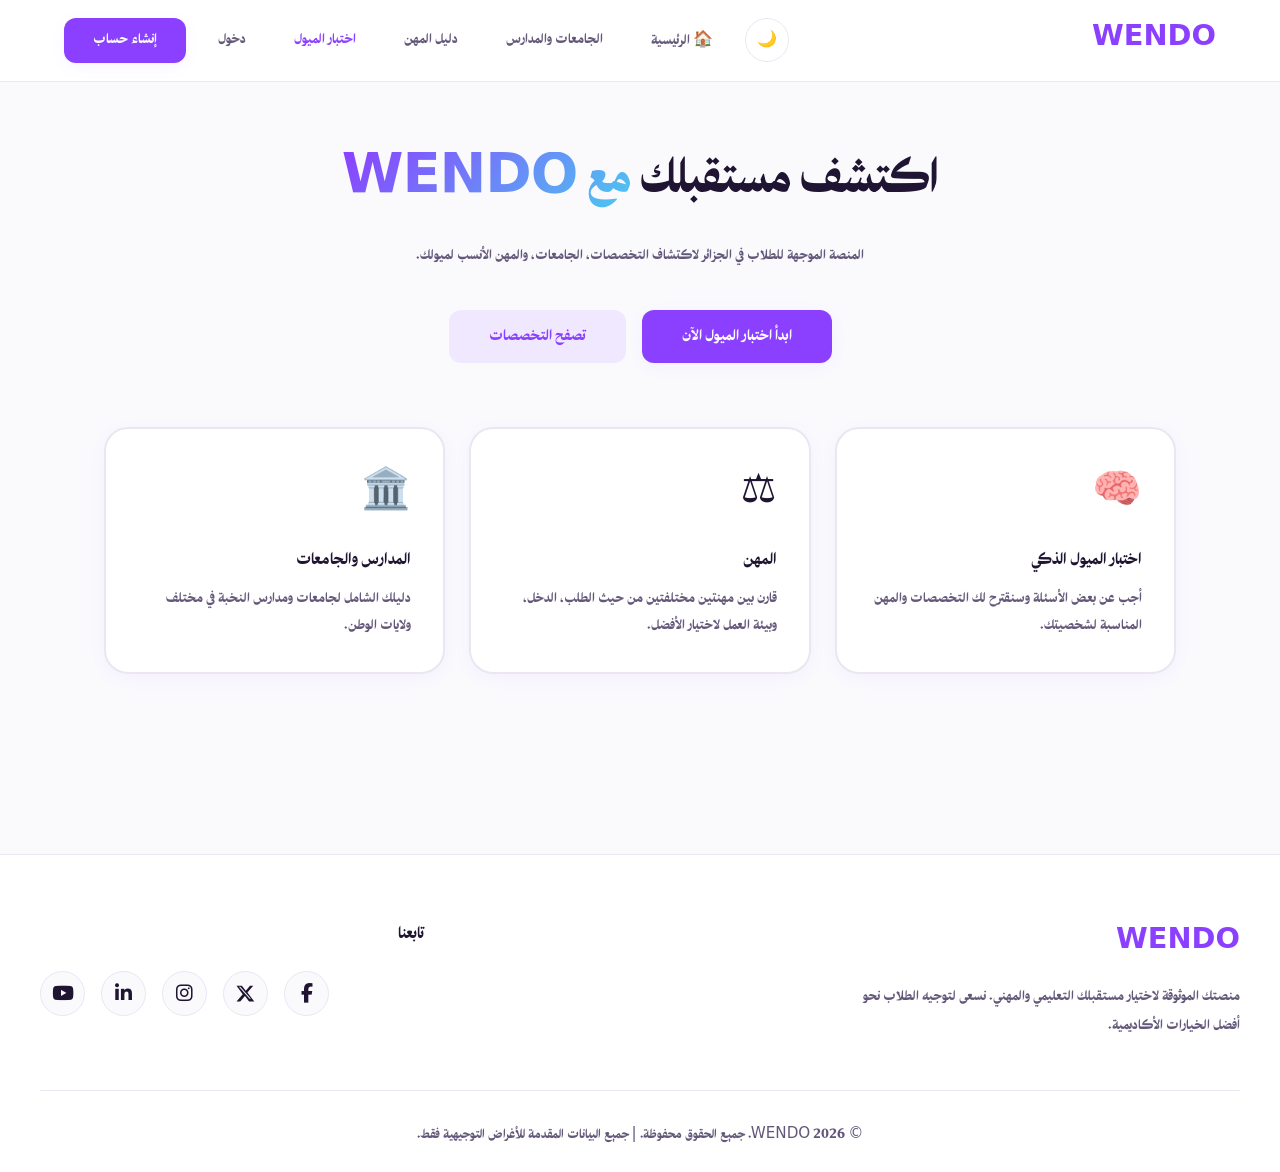
==== index.html @ 2cb1a378 "Add files via upload" ====
<!DOCTYPE html>
<html lang="ar" dir="rtl">
<head>
    <meta charset="UTF-8">
    <meta name="viewport" content="width=device-width, initial-scale=1.0">
    <meta name="description" content="WENDO - المنصة الموجهة للطلاب في الجزائر لاكتشاف التخصصات، الجامعات، والمهن الأنسب لميولك.">
    <title>WENDO - منصتك التوجيهية الذكية</title>
    <link rel="stylesheet" href="https://cdnjs.cloudflare.com/ajax/libs/font-awesome/6.4.0/css/all.min.css">
    <link rel="stylesheet" href="app.css">
</head>
<body>

    <nav class="navbar">
        <button class="menu-toggle" onclick="app.toggleMobileMenu()">☰</button>
        <div class="nav-brand" onclick="app.navigate('landing-view')" role="button" tabindex="0">WENDO</div>
        <div class="nav-links">
            <button class="icon-btn" onclick="app.toggleTheme()" aria-label="تبديل المظهر" id="theme-toggle">🌙</button>
            <button class="nav-btn" onclick="app.navigate('landing-view')">🏠 الرئيسية</button>
            <button class="nav-btn" onclick="app.navigate('explorer-view')">الجامعات والمدارس</button>
            <button class="nav-btn" onclick="app.navigate('careers-view')">دليل المهن</button>
            <button class="nav-btn" onclick="app.startQuiz()" style="color: var(--accent-color); font-weight: bold;">اختبار الميول</button>
			<button id="nav-dashboard-btn" class="nav-btn hidden" onclick="app.navigate('dashboard-view')" style="color: var(--accent-color); font-weight: bold;">مساحتي</button>
            <button id="nav-login-btn" class="nav-btn" onclick="app.openModal('login-modal')">دخول</button>
            <button id="nav-register-btn" class="primary-btn" onclick="app.openModal('register-modal')">إنشاء حساب</button>
            <div id="nav-user-menu" class="user-menu hidden">
                <span id="user-greeting" style="font-weight: 600;"></span>
                <button class="icon-btn logout-btn" onclick="app.logout()" aria-label="تسجيل الخروج" title="تسجيل الخروج">🚪</button>
            </div>
        </div>
    </nav>

    <!-- Mobile Menu -->
   <div id="mobile-menu" class="mobile-menu">
    <button class="close-btn" onclick="app.toggleMobileMenu()">×</button>
    <div class="mobile-links">
        <button onclick="app.navigate('landing-view'); app.toggleMobileMenu()">🏠 الرئيسية</button>
        <button onclick="app.navigate('explorer-view'); app.toggleMobileMenu()">الجامعات والمدارس</button>
        <button onclick="app.navigate('careers-view'); app.toggleMobileMenu()">دليل المهن</button>
        <button onclick="app.startQuiz(); app.toggleMobileMenu()">اختبار الميول</button>
    </div>
</div>
<div id="menu-overlay" class="menu-overlay" onclick="app.toggleMobileMenu()"></div>

    <main class="app-container">
        
        <section id="landing-view" class="view-section active">
            <div class="hero">
                <h1>اكتشف مستقبلك <span class="text-gradient">مع WENDO </span></h1>
                <p>المنصة الموجهة للطلاب في الجزائر لاكتشاف التخصصات، الجامعات، والمهن الأنسب لميولك.</p>
                <div class="hero-buttons">
                    <button class="primary-btn large" onclick="app.startQuiz()">ابدأ اختبار الميول الآن</button>
                    <button class="secondary-btn large" onclick="app.navigate('explorer-view')">تصفح التخصصات</button>
                </div>
            </div>
            <div class="features-grid">
                <div class="feature-card interactive" onclick="app.startQuiz()" role="button" tabindex="0">
                    <div class="icon">🧠</div>
                    <h3>اختبار الميول الذكي</h3>
                    <p>أجب عن بعض الأسئلة وسنقترح لك التخصصات والمهن المناسبة لشخصيتك.</p>
                </div>
                <div class="feature-card interactive" onclick="app.navigate('careers-view')" role="button" tabindex="0">
                    <div class="icon">⚖️</div>
                    <h3> المهن</h3>
                    <p>قارن بين مهنتين مختلفتين من حيث الطلب، الدخل، وبيئة العمل لاختيار الأفضل.</p>
                </div>
                <div class="feature-card interactive" onclick="app.navigate('explorer-view')" role="button" tabindex="0">
                    <div class="icon">🏛️</div>
                    <h3>المدارس والجامعات</h3>
                    <p>دليلك الشامل لجامعات ومدارس النخبة في مختلف ولايات الوطن.</p>
                </div>
            </div>
        </section>
		<section id="dashboard-view" class="view-section">
    <div class="header-center">
        <div class="icon" style="font-size: 3.5rem; color: var(--accent-color); margin-bottom: 1rem;">👋</div>
        <h2 id="dashboard-greeting">مرحباً بك في مساحتك الخاصة</h2>
        <p>هنا يمكنك متابعة نشاطاتك، والوصول السريع للأدوات التي تهمك.</p>
    </div>
    <div class="dashboard-grid" id="dashboard-content">
        </div>
</section>

        <section id="quiz-view" class="view-section">
            <div class="header-center">
                <h2>اختبار تحديد الميول</h2>
                <p>دعنا نتعرف عليك أكثر لنقترح لك الأفضل</p>
            </div>
            <div class="quiz-container" id="quiz-container" aria-live="polite">
                </div>
        </section>

        <section id="explorer-view" class="view-section">
            <div class="header-center">
                <h2>ماذا تريد استكشافه؟</h2>
            </div>
            <div class="explorer-grid">
                <div class="explorer-card interactive" onclick="app.navigate('universities-view')" role="button" tabindex="0">
                    <div class="icon">🏛️</div>
                    <h3>الجامعات</h3>
                </div>
                <div class="explorer-card interactive" onclick="app.navigate('schools-view')" role="button" tabindex="0">
                    <div class="icon">🎓</div>
                    <h3>المدارس العليا</h3>
                </div>
            </div>
        </section>

        <section id="universities-view" class="view-section">
            <div class="header-with-back">
                <button class="back-btn" onclick="app.navigate('explorer-view')"><i class="fas fa-arrow-right"></i> رجوع</button>
                <input type="text" class="search-input" placeholder="ابحث عن جامعة أو ولاية..." onkeyup="app.filterData(this.value, 'universities')">
            </div>
            <div class="data-grid" id="universities-grid"></div>
            <div id="universities-empty" class="hidden" style="text-align: center; padding: 3rem; color: var(--text-secondary);">لا توجد نتائج مطابقة لبحثك.</div>
        </section>

        <section id="schools-view" class="view-section">
            <div class="header-with-back">
                <button class="back-btn" onclick="app.navigate('explorer-view')"><i class="fas fa-arrow-right"></i> رجوع</button>
                <input type="text" class="search-input" placeholder="ابحث عن مدرسة أو ولاية..." onkeyup="app.filterData(this.value, 'schools')">
            </div>
            <div class="data-grid" id="schools-grid"></div>
            <div id="schools-empty" class="hidden" style="text-align: center; padding: 3rem; color: var(--text-secondary);">لا توجد نتائج مطابقة لبحثك.</div>
        </section>

        <section id="specialties-view" class="view-section">
            <div class="header-with-back">
                <button class="back-btn" onclick="app.navigate('explorer-view')"><i class="fas fa-arrow-right"></i> رجوع</button>
                <h2 id="specialties-title">التخصصات</h2>
            </div>
            <div class="data-grid" id="specialties-grid"></div>
        </section>

        <section id="careers-view" class="view-section">
            <div class="header-center">
                <h2>دليل المهن المستقبلية</h2>
                <p>اختر مهنتين للمقارنة بينهما واكتشاف خصائصهما</p>
            </div>
            <div class="careers-grid" id="careers-grid-container"></div>
        </section>

    </main>

    <footer class="footer">
        <div class="footer-content">
            <div class="footer-section">
                <h3>WENDO</h3>
                <p>منصتك الموثوقة لاختيار مستقبلك التعليمي والمهني. نسعى لتوجيه الطلاب نحو أفضل الخيارات الأكاديمية.</p>
            </div>
            <div class="footer-section">
                <h4>تابعنا</h4>
                <div class="social-media">
                    <a href="https://facebook.com" target="_blank" rel="noopener noreferrer" class="social-icon" aria-label="Facebook"><i class="fab fa-facebook-f"></i></a>
                    <a href="https://x.com" target="_blank" rel="noopener noreferrer" class="social-icon x-icon" aria-label="X">
                        <svg viewBox="0 0 24 24" xmlns="http://www.w3.org/2000/svg" fill="currentColor">
                            <path d="M18.244 2.25h3.308l-7.227 8.26 8.502 11.24h-6.514l-5.106-6.694-5.888 6.694H.645l7.73-8.835L.645 2.25h6.706l4.886 6.088L17.461 2.25h.783zM17.007 18.338h1.537L5.314 3.544H3.667l13.34 14.794z"/>
                        </svg>
                    </a>
                    <a href="https://instagram.com" target="_blank" rel="noopener noreferrer" class="social-icon" aria-label="Instagram"><i class="fab fa-instagram"></i></a>
                    <a href="https://linkedin.com" target="_blank" rel="noopener noreferrer" class="social-icon" aria-label="LinkedIn"><i class="fab fa-linkedin-in"></i></a>
                    <a href="https://youtube.com" target="_blank" rel="noopener noreferrer" class="social-icon" aria-label="YouTube"><i class="fab fa-youtube"></i></a>
                </div>
            </div>
        </div>
        <div class="footer-bottom">
            <p>&copy; 2026 WENDO. جميع الحقوق محفوظة. | جميع البيانات المقدمة للأغراض التوجيهية فقط.</p>
        </div>
    </footer>

    <div id="compare-floating-btn"></div>

    <div id="toast-container" class="toast-container"></div>

    <div id="compare-modal" class="modal-overlay" onclick="app.closeModalOutside(event, 'compare-modal')">
        <div class="modal-content large">
            <button class="close-btn" onclick="app.closeModal('compare-modal')" aria-label="إغلاق">×</button>
            <h2 style="text-align: center; margin-bottom: 1.5rem;">مقارنة المهن</h2>
            <div id="compare-content"></div>
        </div>
    </div>

    <div id="specialty-modal" class="modal-overlay" onclick="app.closeModalOutside(event, 'specialty-modal')">
        <div class="modal-content">
            <button class="close-btn" onclick="app.closeModal('specialty-modal')" aria-label="إغلاق">×</button>
            <h2 id="modal-spec-title"></h2>
            <div id="modal-spec-tags" style="margin-top: 1rem;"></div>
            <p id="modal-spec-desc" style="margin: 1.5rem 0; line-height: 1.8; color: var(--text-secondary);"></p>
        </div>
    </div>

    <div id="login-modal" class="modal-overlay" onclick="app.closeModalOutside(event, 'login-modal')">
        <div class="modal-content">
            <button class="close-btn" onclick="app.closeModal('login-modal')" aria-label="إغلاق">×</button>
            <h2 style="margin-bottom: 1.5rem;">تسجيل الدخول</h2>
            <form onsubmit="app.simulateLogin(event)">
                <input type="email" placeholder="البريد الإلكتروني" required>
                <input type="password" placeholder="كلمة المرور" required>
                <button type="submit" class="primary-btn w-100">دخول</button>
            </form>
        </div>
    </div>

    <div id="register-modal" class="modal-overlay" onclick="app.closeModalOutside(event, 'register-modal')">
        <div class="modal-content">
            <button class="close-btn" onclick="app.closeModal('register-modal')" aria-label="إغلاق">×</button>
            <h2 style="margin-bottom: 1.5rem;">إنشاء حساب جديد</h2>
            <form onsubmit="app.simulateRegister(event)">
                <input type="text" placeholder="الاسم الكامل" required>
                <input type="email" placeholder="البريد الإلكتروني" required>
                <input type="password" placeholder="كلمة المرور" required>
                <button type="submit" class="primary-btn w-100">إنشاء حساب</button>
            </form>
        </div>
    </div>

    <script src="app.js"></script>
</body>
</html>
---- app.css ----
/* --- Existing Styles retained --- */
@font-face {
    font-family: 'ArabicFont';
    src: url('arabic.otf') format('opentype');
    font-weight: normal;
    font-style: normal;
    font-display: swap;
}
:root {
    --bg-color: #FAFAFD;
    --surface-color: #FFFFFF;
    --surface-hover: #F5F3F9;
    --text-primary: #1F1533;
    --text-secondary: #63587A;
    --accent-color: #8C40FF;
    --accent-hover: #7122E6;
    --accent-light: #F0E8FF;
    --border-color: #EBE6F2;
    --success-color: #2ECC71; 
    --error-color: #E74C3C;
    --nav-bg: rgba(255, 255, 255, 0.85);
    --radius-sm: 12px;
    --radius-md: 24px;
    --radius-lg: 32px;
    --shadow-sm: 0 4px 16px rgba(140, 64, 255, 0.06);
    --shadow-md: 0 12px 32px rgba(140, 64, 255, 0.12);
    --shadow-lg: 0 24px 48px rgba(31, 21, 51, 0.1);
    --transition: all 0.3s cubic-bezier(0.25, 0.8, 0.25, 1);
}
[data-theme="dark"] {
    --bg-color: #0F0A1A;
    --surface-color: #181024;
    --surface-hover: #241A35;
    --text-primary: #F0E8FF;
    --text-secondary: #A396B8;
    --accent-color: #A66BFF;
    --accent-hover: #B88AFF;
    --accent-light: #2D1A4D;
    --border-color: #2D2040;
    --nav-bg: rgba(24, 16, 36, 0.85);
    --shadow-sm: 0 4px 16px rgba(0, 0, 0, 0.3);
    --shadow-md: 0 12px 32px rgba(0, 0, 0, 0.4);
    --shadow-lg: 0 24px 48px rgba(0, 0, 0, 0.6);
}
* { margin: 0; padding: 0; box-sizing: border-box; font-family: 'ArabicFont', 'Tajawal', system-ui, sans-serif; }
html { scroll-behavior: smooth; }
::-webkit-scrollbar { width: 8px; }
::-webkit-scrollbar-track { background: var(--bg-color); }
::-webkit-scrollbar-thumb { background: var(--border-color); border-radius: 10px; }
::-webkit-scrollbar-thumb:hover { background: var(--accent-color); }
body { background-color: var(--bg-color); color: var(--text-primary); line-height: 1.7; -webkit-font-smoothing: antialiased; transition: background-color 0.4s ease, color 0.4s ease; }
h1 { font-size: clamp(2rem, 5vw, 3.5rem); font-weight: 800; letter-spacing: -0.02em; margin-bottom: 1.5rem; line-height: 1.3; }
h2 { font-size: clamp(1.5rem, 3vw, 2.2rem); font-weight: 700; margin-bottom: 0.5rem; }
h3 { font-size: 1.2rem; font-weight: 700; margin-bottom: 0.5rem; }
p { color: var(--text-secondary); }
.text-gradient { background: linear-gradient(135deg, var(--accent-color), #4CC9F0); -webkit-background-clip: text; -webkit-text-fill-color: transparent; }
:focus-visible { outline: 3px solid var(--accent-color); outline-offset: 2px; border-radius: 4px; }
button { cursor: pointer; border: none; background: none; font-size: 1rem; font-weight: 600; transition: var(--transition); }
.primary-btn { background-color: var(--accent-color); color: #fff; padding: 0.8rem 1.8rem; border-radius: var(--radius-sm); box-shadow: var(--shadow-sm); }
.primary-btn:hover:not(:disabled) { background-color: var(--accent-hover); transform: translateY(-2px); box-shadow: var(--shadow-md); }
.secondary-btn { background-color: var(--accent-light); color: var(--accent-color); padding: 0.8rem 1.8rem; border-radius: var(--radius-sm); }
.secondary-btn:hover { background-color: var(--surface-hover); transform: translateY(-2px); }
.icon-btn { display: flex; justify-content: center; align-items: center; width: 44px; height: 44px; border-radius: 50%; background: var(--surface-color); border: 1px solid var(--border-color); color: var(--text-primary); }
.icon-btn:hover { background: var(--surface-hover); transform: scale(1.05); }
.large { padding: 1rem 2.5rem; font-size: 1.1rem; }
.w-100 { width: 100%; margin-top: 1.5rem; }
.search-input { width: 100%; max-width: 450px; padding: 1rem 1.5rem; border: 2px solid var(--border-color); border-radius: var(--radius-sm); background: var(--surface-color); color: var(--text-primary); font-size: 1rem; transition: var(--transition); }
.search-input:focus { border-color: var(--accent-color); outline: none; box-shadow: 0 0 0 4px var(--accent-light); }
.navbar { display: flex; justify-content: space-between; align-items: center; padding: 1rem 5%; background-color: var(--nav-bg); backdrop-filter: blur(15px); -webkit-backdrop-filter: blur(15px); position: sticky; top: 0; z-index: 100; border-bottom: 1px solid var(--border-color); }
.nav-brand { font-size: 1.8rem; font-weight: 800; cursor: pointer; color: var(--accent-color); transition: var(--transition); }
.nav-links { display: flex; gap: 1rem; align-items: center; }
.nav-btn { color: var(--text-secondary); padding: 0.5rem 1rem; border-radius: var(--radius-sm); font-weight: 600; }
.nav-btn:hover { color: var(--accent-color); background: var(--accent-light); }
.user-menu { display: flex; align-items: center; gap: 1rem; }

/* --- Mobile Menu Styles --- */
.menu-toggle { display: none; font-size: 1.8rem; background: none; border: none; cursor: pointer; color: var(--text-primary); }
.mobile-menu { 
    position: fixed; 
    top: 0; 
    right: -100%; 
    width: 280px; 
    height: 100%; 
    background: var(--surface-color); 
    z-index: 2000; 
    transition: 0.5s cubic-bezier(0.19, 1, 0.22, 1); /* حركة أكثر سلاسة */
    padding: 2rem; 
    display: flex; 
    flex-direction: column; 
    box-shadow: -10px 0 30px rgba(0,0,0,0.1); /* إضافة ظل عميق */
}

.mobile-menu.active { 
    right: 0; 
}

/* إضافة طبقة تعتيم للخلفية عند فتح القائمة */
.menu-overlay {
    position: fixed;
    top: 0; left: 0; width: 100%; height: 100%;
    background: rgba(0,0,0,0.4);
    backdrop-filter: blur(5px);
    z-index: 1999;
    opacity: 0; pointer-events: none;
    transition: 0.3s;
}

.menu-overlay.active { opacity: 1; pointer-events: auto; }

.mobile-links { 
    display: flex; 
    flex-direction: column; 
    gap: 1rem; 
    margin-top: 3rem; 
}

.mobile-links button { 
    text-align: right; 
    padding: 1rem; 
    background: var(--bg-color);
    border-radius: var(--radius-sm);
    font-size: 1.1rem; 
    color: var(--text-primary); 
    width: 100%;
    transition: 0.3s;
}

.mobile-links button:hover { 
    background: var(--accent-light);
    color: var(--accent-color);
    transform: translateX(-5px);
}

@media (max-width: 768px) {
    .menu-toggle { display: block; }
    .nav-links { display: none; }
}
/* --- Remaining styles unchanged --- */
.app-container { max-width: 1200px; margin: 0 auto; padding: 4rem 5%; min-height: calc(100vh - 160px); }
.view-section { display: none; opacity: 0; }
.view-section.active { display: block; animation: sectionFadeIn 0.5s ease forwards; }
.hidden { display: none !important; }
@keyframes sectionFadeIn { from { opacity: 0; transform: translateY(15px); } to { opacity: 1; transform: translateY(0); } }
.hero { text-align: center; max-width: 800px; margin: 0 auto 4rem; }
.hero-buttons { display: flex; gap: 1rem; justify-content: center; margin-top: 2.5rem; flex-wrap: wrap; }
.header-center { text-align: center; margin-bottom: 3rem; }
.header-with-back { display: flex; justify-content: space-between; align-items: center; margin-bottom: 3rem; flex-wrap: wrap; gap: 1.5rem; }
.back-btn { color: var(--text-secondary); font-weight: 700; display: flex; align-items: center; gap: 0.5rem; padding: 0.5rem 1rem; border-radius: var(--radius-sm); margin-right: -1rem; }
.back-btn:hover { color: var(--accent-color); background: var(--surface-hover); transform: translateX(5px); }
.features-grid, .explorer-grid, .data-grid, .dashboard-grid, .careers-grid { display: grid; gap: 1.5rem; }
.features-grid { grid-template-columns: repeat(auto-fit, minmax(280px, 1fr)); }
.explorer-grid { grid-template-columns: repeat(auto-fit, minmax(300px, 1fr)); }
.data-grid { grid-template-columns: repeat(auto-fit, minmax(280px, 1fr)); }
.dashboard-grid { grid-template-columns: repeat(auto-fit, minmax(350px, 1fr)); margin-top: 2rem; }
.careers-grid { grid-template-columns: repeat(auto-fit, minmax(320px, 1fr)); }
.card, .feature-card, .explorer-card, .data-card, .career-card { background: var(--surface-color); padding: 2rem; border-radius: var(--radius-md); border: 2px solid var(--border-color); box-shadow: var(--shadow-sm); transition: var(--transition); display: flex; flex-direction: column; }
.data-card { justify-content: space-between; height: 100%; cursor: pointer; }
.interactive:hover, .data-card:hover, .career-card:hover { transform: translateY(-5px); box-shadow: var(--shadow-md); border-color: var(--accent-light); }
.icon { font-size: 2.5rem; margin-bottom: 1rem; transition: var(--transition); }
.interactive:hover .icon { transform: scale(1.1); }
.tag { display: inline-flex; align-items: center; justify-content: center; padding: 0.4rem 1rem; background: var(--bg-color); color: var(--text-primary); border-radius: var(--radius-sm); font-size: 0.85rem; font-weight: 600; margin-top: 1rem; border: 1px solid var(--border-color); align-self: flex-start; }
.career-footer { display: flex; justify-content: space-between; align-items: center; margin-top: 1.5rem; border-top: 1px solid var(--border-color); padding-top: 1rem; }
.compare-checkbox-label { display: flex; align-items: center; gap: 0.5rem; cursor: pointer; font-size: 0.95rem; font-weight: 600; color: var(--text-secondary); transition: var(--transition); }
.compare-checkbox-label:hover { color: var(--accent-color); }
.compare-checkbox-label input { width: 18px; height: 18px; accent-color: var(--accent-color); cursor: pointer; }
#compare-floating-btn { position: fixed; bottom: 2rem; left: 50%; transform: translateX(-50%) translateY(100px); background: var(--surface-color); color: var(--text-primary); padding: 1rem 1.5rem; border-radius: 100px; box-shadow: var(--shadow-lg); border: 2px solid var(--border-color); display: flex; align-items: center; gap: 1.5rem; z-index: 900; transition: var(--transition); opacity: 0; pointer-events: none; font-weight: bold; }
#compare-floating-btn.visible { transform: translateX(-50%) translateY(0); opacity: 1; pointer-events: auto; }
.compare-grid { display: grid; grid-template-columns: 1fr 1fr; gap: 1.5rem; margin-top: 1.5rem; }
.compare-item { background: var(--bg-color); padding: 1.5rem; border-radius: var(--radius-md); border: 2px solid var(--border-color); transition: var(--transition); }
.compare-item:hover { border-color: var(--accent-light); }
.compare-item h4 { color: var(--accent-color); margin-bottom: 1rem; border-bottom: 1px solid var(--border-color); padding-bottom: 0.8rem; font-size: 1.2rem; }
.compare-detail { margin-bottom: 1rem; font-size: 0.95rem; }
.compare-detail strong { display: block; color: var(--text-primary); margin-bottom: 0.3rem; font-size: 0.9rem; opacity: 0.8;}
.quiz-container { max-width: 700px; margin: 0 auto; background: var(--surface-color); padding: 3rem; border-radius: var(--radius-lg); box-shadow: var(--shadow-md); border: 2px solid var(--border-color); text-align: center; transition: var(--transition); }
.quiz-progress { height: 10px; background: var(--border-color); border-radius: 10px; margin-bottom: 2.5rem; overflow: hidden; }
.quiz-progress-fill { height: 100%; background: linear-gradient(90deg, var(--accent-hover), var(--accent-color)); width: 0%; transition: width 0.4s cubic-bezier(0.4, 0, 0.2, 1); }
.quiz-question { font-size: 1.5rem; font-weight: 800; margin-bottom: 2rem; color: var(--text-primary); line-height: 1.5; }
.quiz-options { display: flex; flex-direction: column; gap: 1rem; }
.quiz-option { padding: 1.2rem 1.5rem; border: 2px solid var(--border-color); border-radius: var(--radius-sm); background: var(--bg-color); color: var(--text-primary); font-size: 1.1rem; text-align: right; transition: var(--transition); font-weight: 600; display: flex; align-items: center; gap: 1rem; }
.quiz-option::before { content: ''; display: block; width: 12px; height: 12px; border-radius: 50%; border: 2px solid var(--text-secondary); transition: var(--transition); }
.quiz-option:hover { border-color: var(--accent-color); background: var(--surface-color); box-shadow: var(--shadow-sm); transform: translateX(-5px); }
.quiz-option:hover::before { border-color: var(--accent-color); background: var(--accent-color); }
.modal-overlay { position: fixed; top: 0; left: 0; right: 0; bottom: 0; background: rgba(15, 10, 26, 0.7); backdrop-filter: blur(8px); -webkit-backdrop-filter: blur(8px); display: flex; justify-content: center; align-items: center; opacity: 0; pointer-events: none; transition: opacity 0.3s ease; z-index: 1000; }
.modal-overlay.active { opacity: 1; pointer-events: auto; }
.modal-content { background: var(--surface-color); padding: 3rem; border-radius: var(--radius-md); width: 90%; max-width: 450px; position: relative; max-height: 90vh; overflow-y: auto; transform: scale(0.95) translateY(20px); transition: all 0.4s cubic-bezier(0.25, 0.8, 0.25, 1); box-shadow: var(--shadow-lg); border: 1px solid var(--border-color); }
.modal-overlay.active .modal-content { transform: scale(1) translateY(0); }
.modal-content.large { max-width: 850px; }
.close-btn { position: absolute; top: 1.5rem; left: 1.5rem; font-size: 1.8rem; color: var(--text-secondary); width: 35px; height: 35px; border-radius: 50%; display: flex; justify-content: center; align-items: center; transition: var(--transition); }
.close-btn:hover { background: var(--bg-color); color: var(--error-color); transform: rotate(90deg); }
.modal-content form input { width: 100%; padding: 1.2rem 1.5rem; margin-bottom: 1.2rem; border: 2px solid var(--border-color); border-radius: var(--radius-sm); font-size: 1rem; background: var(--bg-color); color: var(--text-primary); outline: none; transition: var(--transition); }
.modal-content form input:focus { border-color: var(--accent-color); box-shadow: 0 0 0 4px var(--accent-light); background: var(--surface-color); }
.toast-container { position: fixed; top: 2rem; left: 50%; transform: translateX(-50%); display: flex; flex-direction: column; gap: 0.8rem; z-index: 2000; pointer-events: none; }
.toast { background: var(--surface-color); border: 2px solid var(--accent-color); color: var(--text-primary); padding: 1rem 2rem; border-radius: var(--radius-md); box-shadow: var(--shadow-lg); font-weight: 700; animation: toastSlideIn 0.4s cubic-bezier(0.25, 0.8, 0.25, 1) forwards; }
@keyframes toastSlideIn { from { opacity: 0; transform: translateY(-20px); } to { opacity: 1; transform: translateY(0); } }
@keyframes toastFadeOut { from { opacity: 1; transform: translateY(0); } to { opacity: 0; transform: translateY(-20px); } }
.footer { background: var(--surface-color); border-top: 1px solid var(--border-color); padding: 4rem 2rem 1.5rem; margin-top: 2rem; text-align: right; }
.footer-content { max-width: 1200px; margin: 0 auto; display: grid; grid-template-columns: 2fr 1fr; gap: 3rem; margin-bottom: 3rem; }
.footer-section h3 { font-size: 1.8rem; margin-bottom: 1rem; color: var(--accent-color); font-weight: 800; }
.footer-section h4 { font-size: 1.2rem; margin-bottom: 1.2rem; color: var(--text-primary); font-weight: 700; }
.footer-section p { color: var(--text-secondary); line-height: 1.8; max-width: 400px; }
.social-media { display: flex; gap: 1rem; justify-content: flex-end; flex-wrap: wrap; }
.social-icon { width: 45px; height: 45px; display: flex; align-items: center; justify-content: center; background: var(--bg-color); color: var(--text-primary); border-radius: 50%; text-decoration: none; font-size: 1.2rem; transition: var(--transition); border: 1px solid var(--border-color); }
.social-icon:hover { background: var(--accent-color); color: #fff; transform: translateY(-4px); box-shadow: var(--shadow-md); border-color: var(--accent-color); }
.x-icon:hover { background: #000; border-color: #000; color: #fff;}
.social-icon svg { width: 1.2rem; height: 1.2rem; }
.footer-bottom { max-width: 1200px; margin: 0 auto; padding-top: 2rem; border-top: 1px solid var(--border-color); text-align: center; }
.footer-bottom p { color: var(--text-secondary); font-size: 0.95rem; }
@media (max-width: 768px) {
    .app-container { padding: 2rem 1.5rem; }
    .compare-grid { grid-template-columns: 1fr; }
    .quiz-container { padding: 2rem 1.5rem; border-radius: var(--radius-md); }
    #compare-floating-btn { width: 90%; justify-content: space-between; padding: 1rem; font-size: 0.9rem;}
    .footer-content { grid-template-columns: 1fr; gap: 2rem; text-align: center; }
    .footer-section p { margin: 0 auto; }
    .social-media { justify-content: center; }
    .header-with-back { flex-direction: column; align-items: flex-start; }
    .search-input { max-width: 100%; }
}
.dashboard-grid .feature-card { text-align: right; align-items: flex-start; }
.dashboard-grid .feature-card .icon { margin-bottom: 1.5rem; font-size: 2rem; background: var(--accent-light); width: 60px; height: 60px; display: flex; justify-content: center; align-items: center; border-radius: var(--radius-sm); color: var(--accent-color); }
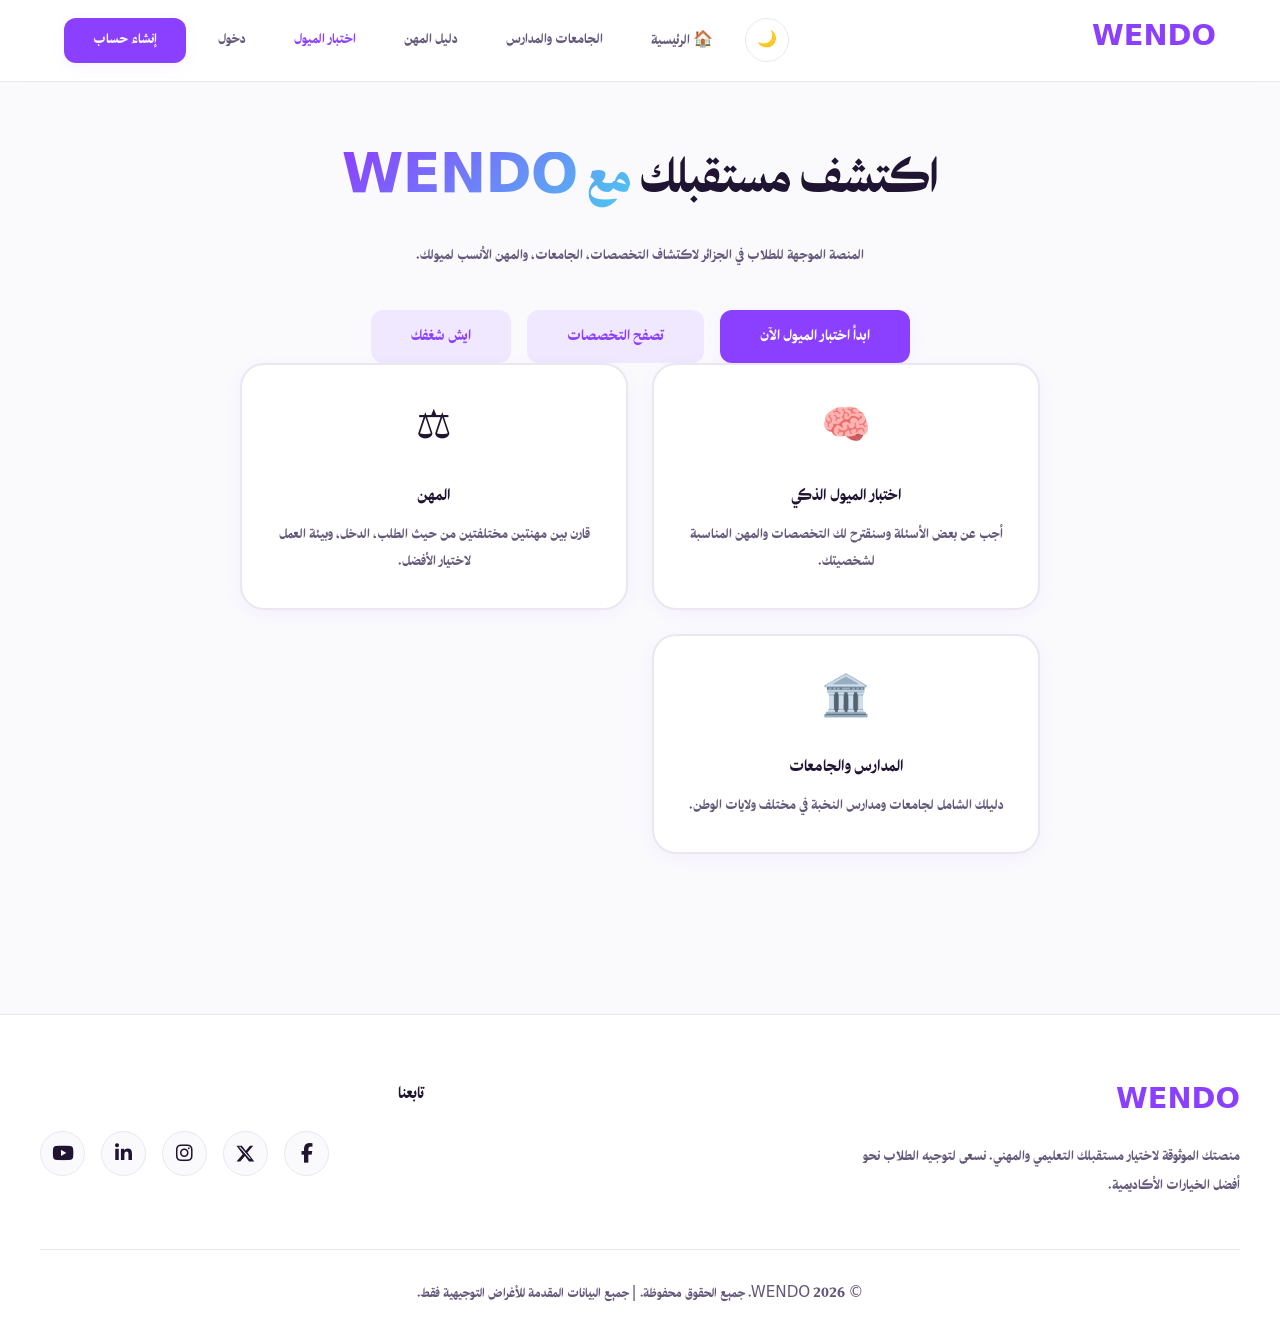
==== commit 9c632ca5: "Update index.html" ====
--- a/index.html
+++ b/index.html
@@ -50,7 +50,10 @@
                 <div class="hero-buttons">
                     <button class="primary-btn large" onclick="app.startQuiz()">ابدأ اختبار الميول الآن</button>
                     <button class="secondary-btn large" onclick="app.navigate('explorer-view')">تصفح التخصصات</button>
-                </div>
+					<button class="secondary-btn large"
+                                onclick="window.open('https://zirxis.github.io/ichchaghfi/', '_blank')">
+                        ايش شغفك
+                      </button>
             </div>
             <div class="features-grid">
                 <div class="feature-card interactive" onclick="app.startQuiz()" role="button" tabindex="0">
@@ -215,4 +218,4 @@
 
     <script src="app.js"></script>
 </body>
-</html>+</html>
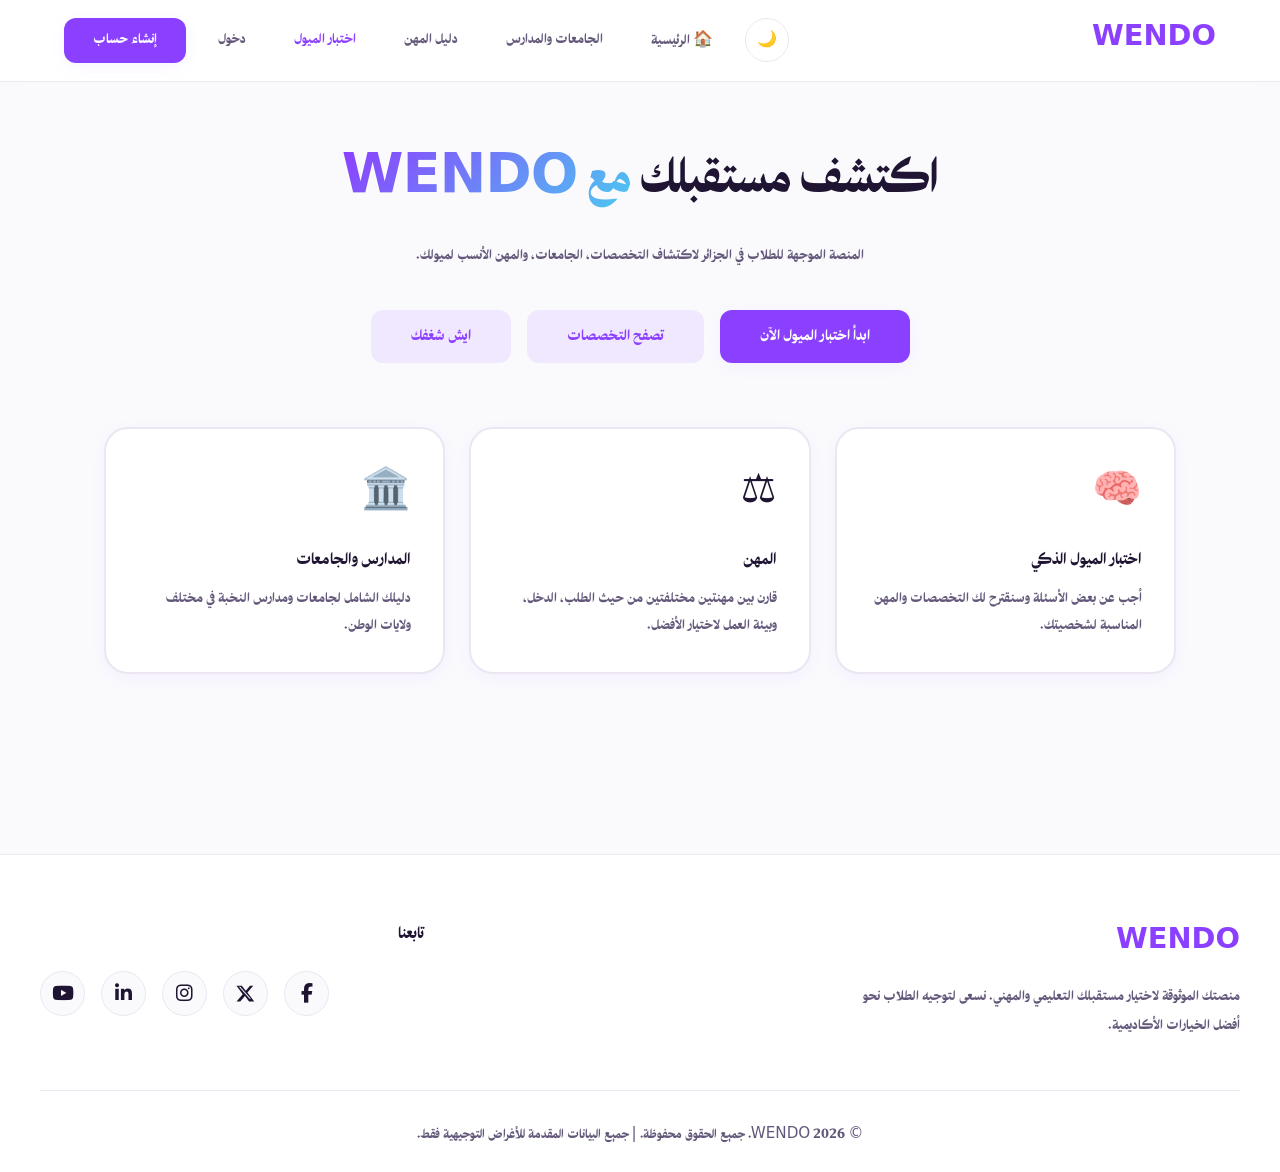
==== commit b080de7b: "Update index.html" ====
--- a/index.html
+++ b/index.html
@@ -54,6 +54,7 @@
                                 onclick="window.open('https://zirxis.github.io/ichchaghfi/', '_blank')">
                         ايش شغفك
                       </button>
+					</div>
             </div>
             <div class="features-grid">
                 <div class="feature-card interactive" onclick="app.startQuiz()" role="button" tabindex="0">
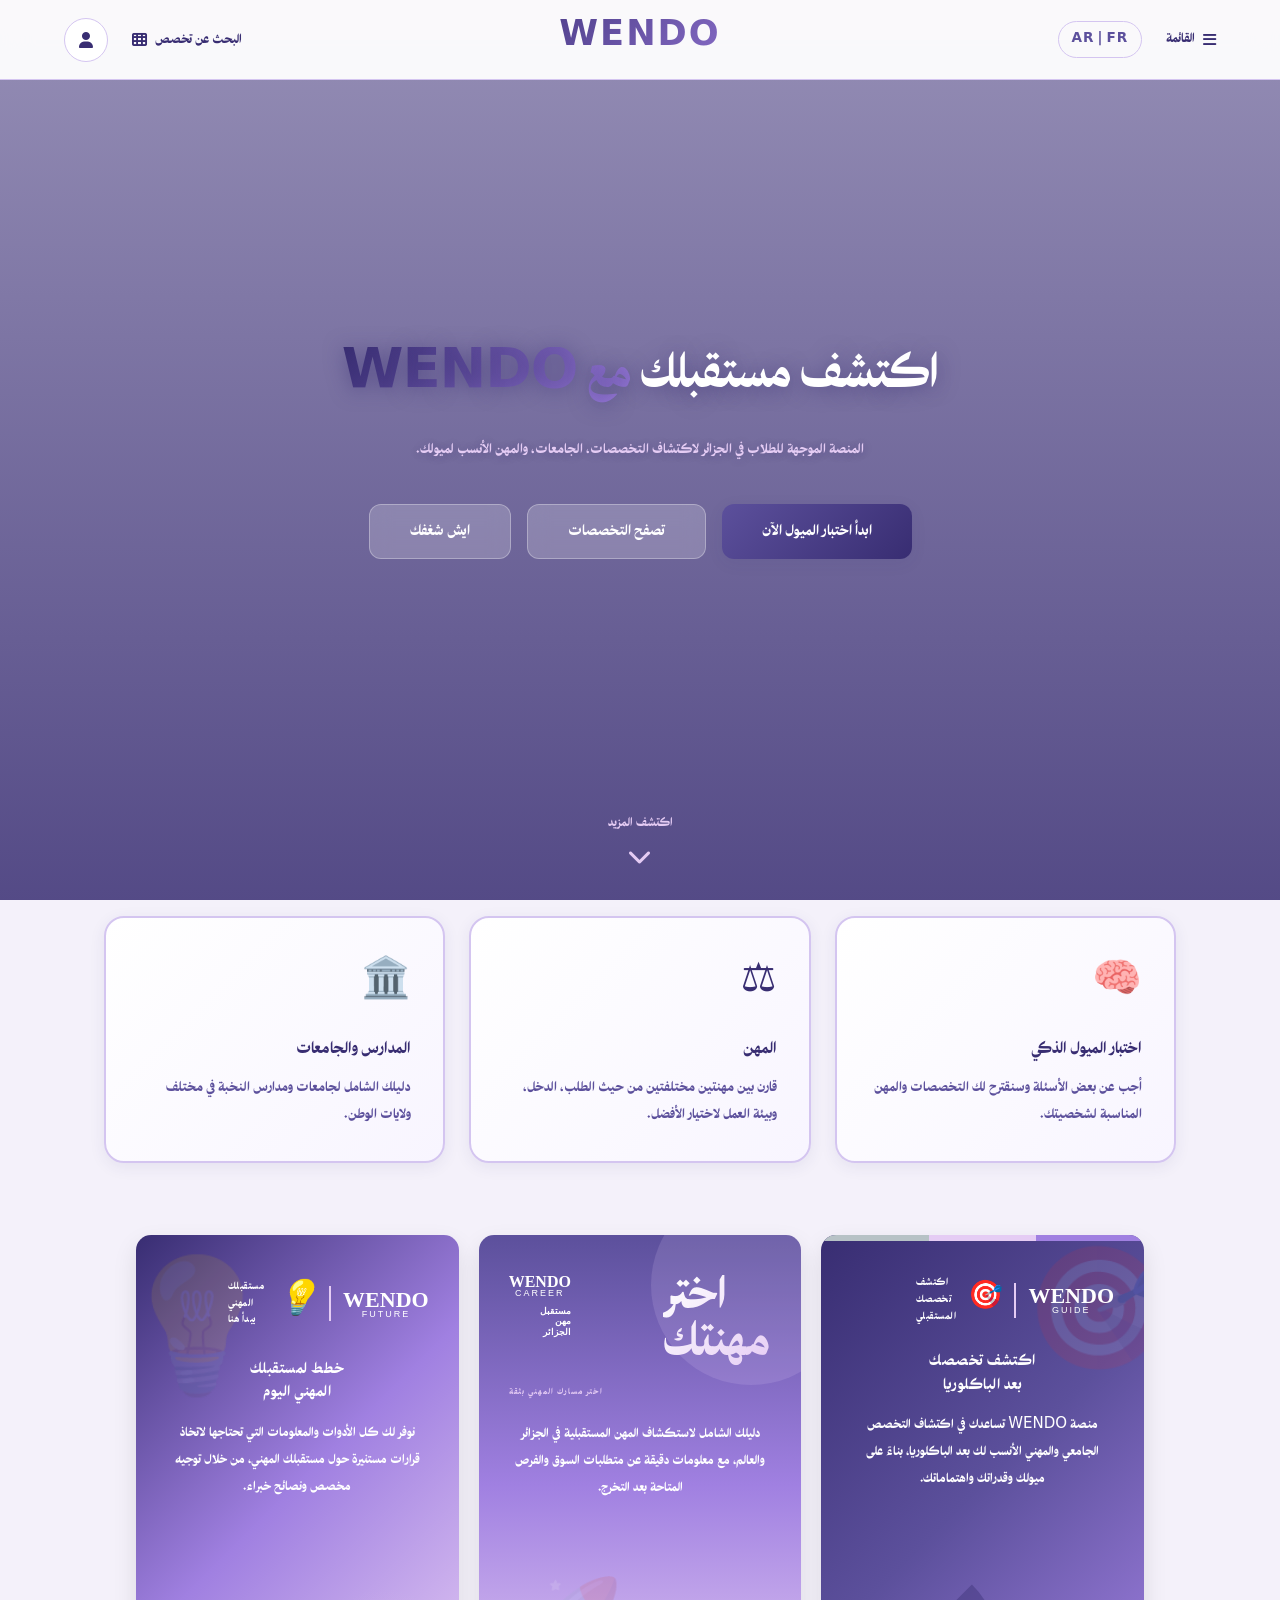
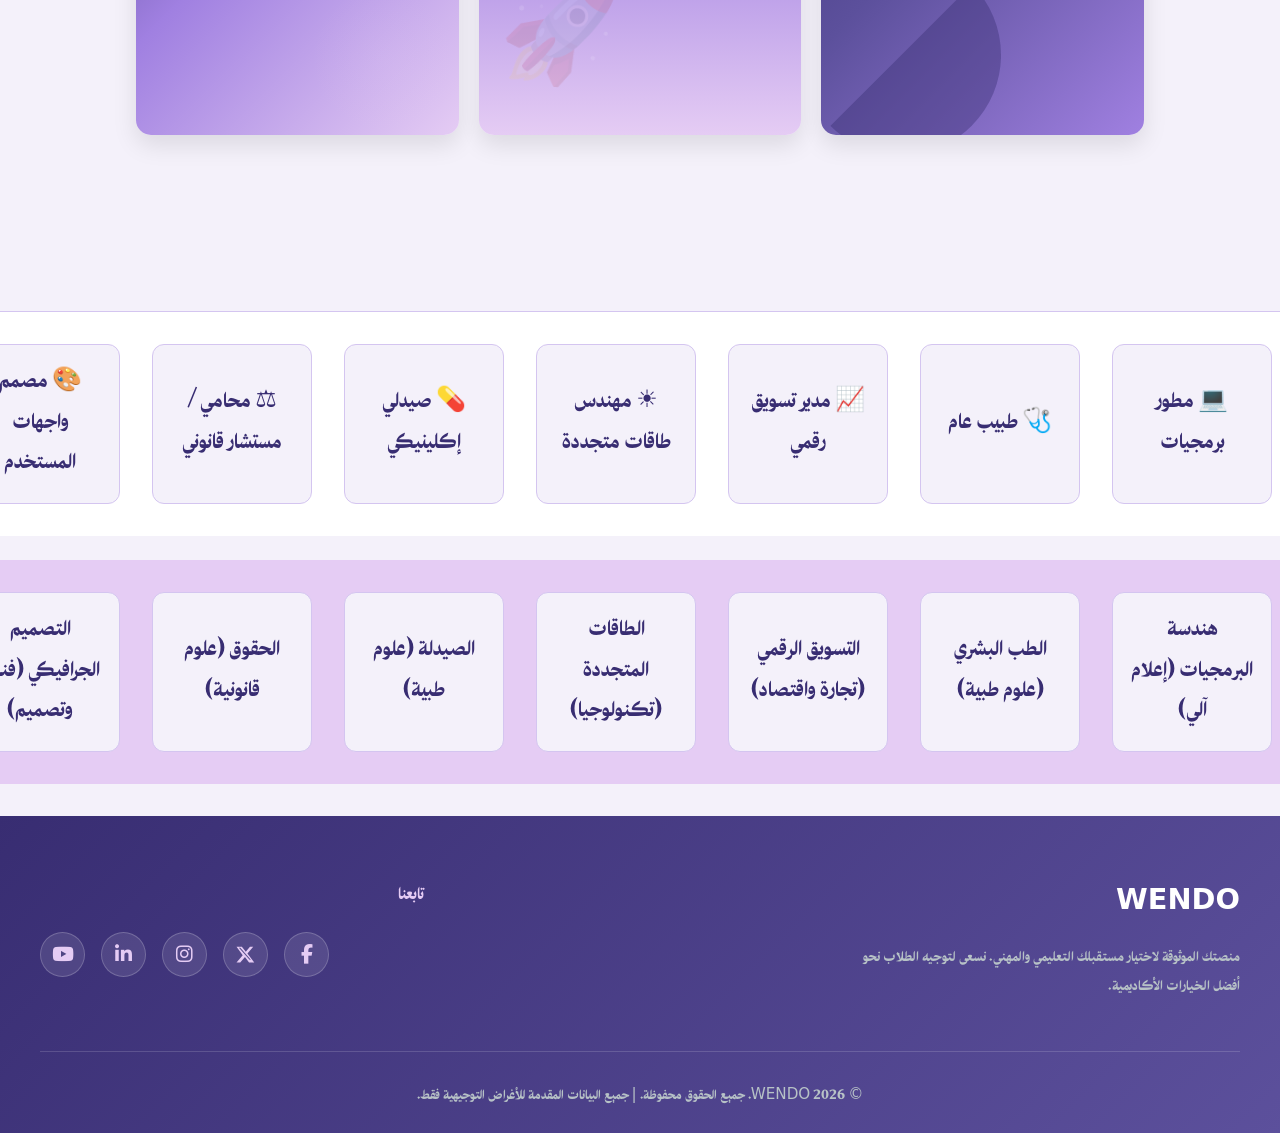
==== commit c22db981: "Add files via upload" ====
--- a/index.html
+++ b/index.html
@@ -1,158 +1,631 @@
 <!DOCTYPE html>
-<html lang="ar" dir="rtl">
+<html lang="ar" dir="rtl" id="html-root">
 <head>
     <meta charset="UTF-8">
     <meta name="viewport" content="width=device-width, initial-scale=1.0">
-    <meta name="description" content="WENDO - المنصة الموجهة للطلاب في الجزائر لاكتشاف التخصصات، الجامعات، والمهن الأنسب لميولك.">
-    <title>WENDO - منصتك التوجيهية الذكية</title>
+    <meta name="description" content="WENDO - منصتك التوجيهية الذكية">
+    <title data-i18n="meta.title">WENDO - منصتك التوجيهية الذكية</title>
     <link rel="stylesheet" href="https://cdnjs.cloudflare.com/ajax/libs/font-awesome/6.4.0/css/all.min.css">
+	 <link rel="preload" href="BebasNeue-Regular.OTF" as="font" type="font/otf" crossorigin>
+    <link rel="preload" href="BebasNeue-Bold.OTF" as="font" type="font/otf" crossorigin>
     <link rel="stylesheet" href="app.css">
+    <style>
+        /* أنماط البطاقات الجديدة HEC Paris */
+        .hec-cards-container {
+            display: grid;
+            grid-template-columns: repeat(auto-fit, minmax(300px, 1fr));
+            gap: 20px;
+            margin-top: 40px;
+            width: 100%;
+        }
+        .hec-card {
+            position: relative;
+            overflow: hidden;
+            color: #fff;
+            padding: 40px 30px;
+            min-height: 500px;
+            display: flex;
+            flex-direction: column;
+            text-align: center;
+            font-family: 'Arial', sans-serif;
+            box-sizing: border-box;
+            box-shadow: 0 10px 25px rgba(0,0,0,0.1);
+            transition: transform 0.3s ease, box-shadow 0.3s ease;
+            border-radius: 15px;
+        }
+        .hec-card:hover {
+            transform: translateY(-5px);
+            box-shadow: 0 15px 35px rgba(0,0,0,0.2);
+        }
+        .hec-card * {
+            z-index: 2;
+            position: relative;
+        }
+        .hec-card p {
+            font-size: 15px;
+            line-height: 1.8;
+            margin-top: auto;
+            font-weight: 400;
+        }
+        
+        /* البطاقة الأولى: تدرج بنفسجي غامق */
+        .hec-card-1 {
+            background: linear-gradient(135deg, #382d72 0%, #5c509c 50%, #a080e1 100%);
+        }
+        .hec-card-1::before {
+            content: '🎯';
+            position: absolute;
+            top: -30px; right: -30px;
+            font-size: 120px;
+            opacity: 0.1;
+            z-index: 1;
+        }
+        .hec-card-1::after {
+            content: '';
+            position: absolute;
+            bottom: -20px; left: -20px;
+            width: 200px; height: 200px;
+            background: rgba(56, 45, 114, 0.4);
+            z-index: 1;
+            clip-path: polygon(100% 0, 100% 100%, 0 100%);
+            border-radius: 50%;
+        }
+        .dec-box {
+            position: absolute;
+            z-index: 1;
+        }
+        .dec-box.yellow { 
+            top: 10%; left: 0; 
+            width: 40px; height: 10px; 
+            background: #e5ccf4; 
+            border-radius: 0 10px 10px 0;
+        }
+        .dec-box.blue { 
+            top: 25%; left: 0; 
+            width: 60px; height: 10px; 
+            background: #b7c2c6; 
+            border-radius: 0 10px 10px 0;
+        }
+        .dec-box.green { 
+            bottom: 15%; left: 0; 
+            width: 30px; height: 15px; 
+            background: #a080e1; 
+            border-radius: 0 10px 10px 0;
+        }
+        .dec-box.yellow-bottom { 
+            bottom: 10%; right: 10%; 
+            width: 50px; height: 15px; 
+            background: #e5ccf4; 
+            border-radius: 10px;
+        }
+
+        /* البطاقة الثانية: تدرج من #5c509c إلى #e5ccf4 */
+        .hec-card-2 {
+            background: linear-gradient(180deg, #5c509c 0%, #a080e1 50%, #e5ccf4 100%);
+        }
+        .hec-card-2::before {
+            content: '🚀';
+            position: absolute;
+            bottom: 20px; left: 20px;
+            font-size: 100px;
+            opacity: 0.12;
+            z-index: 1;
+        }
+        .hec-card-2::after {
+            content: '';
+            position: absolute;
+            top: -50px; right: -50px;
+            width: 200px; height: 200px;
+            background: rgba(229, 204, 244, 0.15);
+            border-radius: 50%;
+            z-index: 1;
+        }
+        
+        /* البطاقة الثالثة: تدرج من #382d72 إلى #e5ccf4 */
+        .hec-card-3 {
+            background: linear-gradient(135deg, #382d72 0%, #a080e1 50%, #e5ccf4 100%);
+        }
+        .hec-card-3::before {
+            content: '💡';
+            position: absolute;
+            top: -20px; left: -20px;
+            font-size: 130px;
+            opacity: 0.1;
+            z-index: 1;
+        }
+        .hec-card-3::after {
+            content: '';
+            position: absolute;
+            bottom: 0; right: 0;
+            width: 150px; height: 150px;
+            background: radial-gradient(circle, rgba(229, 204, 244, 0.1) 0%, rgba(255,255,255,0) 70%);
+            border-radius: 50%;
+            z-index: 1;
+        }
+
+        .inst-header {
+            display: flex;
+            align-items: center;
+            justify-content: center;
+            gap: 15px;
+            margin-bottom: 30px;
+        }
+        .logo-hec {
+            font-family: 'Times New Roman', Times, serif;
+            font-size: 24px;
+            line-height: 0.8;
+            text-align: center;
+        }
+        .logo-hec small {
+            font-family: Arial, sans-serif;
+            font-size: 9px;
+            letter-spacing: 2px;
+        }
+        .divider {
+            width: 2px;
+            height: 35px;
+        }
+        .card-1-divider { background-color: #e5ccf4; }
+        .card-3-divider { background-color: #e5ccf4; }
+        .inst-name {
+            font-size: 12px;
+            text-align: left;
+            font-weight: bold;
+            line-height: 1.4;
+            letter-spacing: 0.5px;
+        }
+
+        /* تنسيقات رأس بطاقة WENDO Explorer */
+        .wendo-top {
+            display: flex;
+            justify-content: space-between;
+            align-items: flex-start;
+            width: 100%;
+            margin-bottom: 20px;
+        }
+        .wendo-title {
+            font-size: 55px;
+            font-weight: 900;
+            line-height: 0.85;
+            text-align: left;
+            background: linear-gradient(135deg, #fff 0%, #e5ccf4 100%);
+            -webkit-background-clip: text;
+            -webkit-text-fill-color: transparent;
+            background-clip: text;
+        }
+        .wendo-sub {
+            font-size: 10px;
+            font-weight: bold;
+            text-align: left;
+            margin-bottom: 25px;
+            letter-spacing: 1px;
+            color: #e5ccf4;
+        }
+
+        /* تنسيق البطاقات الجديدة */
+        .card__decorations {
+            position: absolute;
+            top: 0;
+            left: 0;
+            right: 0;
+            height: 6px;
+            display: flex;
+            border-radius: 15px 15px 0 0;
+            overflow: hidden;
+            z-index: 1;
+        }
+        .card__decoration {
+            flex: 1;
+            height: 100%;
+        }
+        .card__decoration--yellow { background: #a080e1; }
+        .card__decoration--blue { background: #e5ccf4; }
+        .card__decoration--green { background: #b7c2c6; }
+        .card__decoration--yellow-bottom { display: none; }
+
+        .card__header {
+            display: flex;
+            align-items: center;
+            justify-content: center;
+            gap: 12px;
+            margin-bottom: 25px;
+            flex-wrap: wrap;
+        }
+        .card__logo {
+            font-family: 'Times New Roman', Times, serif;
+            font-size: 22px;
+            line-height: 0.9;
+            text-align: center;
+            color: #fff;
+        }
+        .card__logo small {
+            font-family: Arial, sans-serif;
+            font-size: 9px;
+            letter-spacing: 2px;
+            display: block;
+        }
+        .card__logo--small {
+            font-size: 14px;
+        }
+        .card__divider {
+            width: 2px;
+            height: 35px;
+            flex-shrink: 0;
+        }
+        .card__badge {
+            font-size: 28px;
+            font-weight: 700;
+            letter-spacing: -1px;
+            display: inline-flex;
+            align-items: center;
+        }
+        .card__badge-rotate {
+            font-size: 18px;
+            transform: rotate(90deg);
+            margin-left: 2px;
+            display: inline-block;
+        }
+        .card__badge--italic {
+            font-style: italic;
+            font-size: 34px;
+        }
+        .card__institute-name {
+            font-size: 12px;
+            font-weight: 600;
+            line-height: 1.4;
+            letter-spacing: 0.5px;
+            text-align: left;
+        }
+        .card__title {
+            font-size: 18px;
+            font-weight: 700;
+            letter-spacing: 0.5px;
+            margin: 0 0 15px 0;
+            line-height: 1.3;
+        }
+        .card__description {
+            font-size: 15px;
+            line-height: 1.8;
+            margin-top: auto;
+        }
+        .card__description--centered {
+            text-align: center;
+        }
+
+        .card__header-wendo {
+            display: flex;
+            justify-content: space-between;
+            align-items: flex-start;
+            width: 100%;
+            margin-bottom: 15px;
+        }
+        .card__wendo-title {
+            font-size: 55px;
+            font-weight: 900;
+            line-height: 0.85;
+            text-align: left;
+            background: linear-gradient(135deg, #fff 0%, #e5ccf4 100%);
+            -webkit-background-clip: text;
+            -webkit-text-fill-color: transparent;
+            background-clip: text;
+        }
+        .card__wendo-partners {
+            text-align: right;
+        }
+        .card__partner-name {
+            font-family: Arial, sans-serif;
+            font-size: 9px;
+            font-weight: 700;
+            line-height: 1.3;
+            color: #e5ccf4;
+        }
+        .card__wendo-subtitle {
+            font-size: 10px;
+            font-weight: 700;
+            text-align: left;
+            margin-bottom: 20px;
+            letter-spacing: 1px;
+            color: #e5ccf4;
+        }
+
+        .hec-card--sustainability .card__divider { background: #e5ccf4; }
+        .hec-card--innovation .card__divider { background: #e5ccf4; }
+
+        /* تنسيق البطاقات مع الألوان الجديدة */
+        .hec-card-1 .inst-name,
+        .hec-card-1 .card__title,
+        .hec-card-1 .card__description,
+        .hec-card-1 .logo-hec {
+            color: #fff;
+        }
+
+        .hec-card-2 .card__description {
+            color: #fff;
+        }
+        .hec-card-2 .logo-hec {
+            color: #fff;
+        }
+        .hec-card-2 .card__partner-name {
+            color: #fff;
+        }
+
+        .hec-card-3 .inst-name,
+        .hec-card-3 .card__title,
+        .hec-card-3 .card__description,
+        .hec-card-3 .logo-hec {
+            color: #fff;
+        }
+
+        @media (max-width: 768px) {
+            .hec-cards-container {
+                grid-template-columns: 1fr;
+                padding: 0 10px;
+            }
+            .card__header {
+                flex-wrap: wrap;
+                justify-content: center;
+            }
+            .card__institute-name {
+                text-align: center;
+                width: 100%;
+            }
+            .card__wendo-title {
+                font-size: 40px;
+            }
+            .card__header-wendo {
+                flex-direction: column;
+                align-items: center;
+            }
+            .card__wendo-partners {
+                text-align: center;
+                margin-top: 10px;
+            }
+        }
+    </style>
 </head>
 <body>
 
-    <nav class="navbar">
-        <button class="menu-toggle" onclick="app.toggleMobileMenu()">☰</button>
+    <nav class="navbar hec-style">
+        <div class="nav-left">
+            <button class="menu-text" onclick="app.toggleMobileMenu()">
+                <i class="fas fa-bars"></i>
+                <span data-i18n="nav.menu">القائمة</span>
+            </button>
+            <span class="lang-switcher" onclick="app.toggleLanguage()" id="lang-switcher">AR | FR</span>
+        </div>
         <div class="nav-brand" onclick="app.navigate('landing-view')" role="button" tabindex="0">WENDO</div>
-        <div class="nav-links">
-            <button class="icon-btn" onclick="app.toggleTheme()" aria-label="تبديل المظهر" id="theme-toggle">🌙</button>
-            <button class="nav-btn" onclick="app.navigate('landing-view')">🏠 الرئيسية</button>
-            <button class="nav-btn" onclick="app.navigate('explorer-view')">الجامعات والمدارس</button>
-            <button class="nav-btn" onclick="app.navigate('careers-view')">دليل المهن</button>
-            <button class="nav-btn" onclick="app.startQuiz()" style="color: var(--accent-color); font-weight: bold;">اختبار الميول</button>
-			<button id="nav-dashboard-btn" class="nav-btn hidden" onclick="app.navigate('dashboard-view')" style="color: var(--accent-color); font-weight: bold;">مساحتي</button>
-            <button id="nav-login-btn" class="nav-btn" onclick="app.openModal('login-modal')">دخول</button>
-            <button id="nav-register-btn" class="primary-btn" onclick="app.openModal('register-modal')">إنشاء حساب</button>
-            <div id="nav-user-menu" class="user-menu hidden">
-                <span id="user-greeting" style="font-weight: 600;"></span>
-                <button class="icon-btn logout-btn" onclick="app.logout()" aria-label="تسجيل الخروج" title="تسجيل الخروج">🚪</button>
-            </div>
+        <div class="nav-right">
+            <button class="program-finder" onclick="app.navigate('explorer-view')">
+                <span data-i18n="nav.findProgram">البحث عن تخصص</span>
+                <i class="fas fa-th"></i>
+            </button>
+            <button class="icon-btn" onclick="app.handleUserAction()" id="auth-btn" title="حسابي"><i class="fas fa-user"></i></button>
         </div>
     </nav>
 
-    <!-- Mobile Menu -->
-   <div id="mobile-menu" class="mobile-menu">
-    <button class="close-btn" onclick="app.toggleMobileMenu()">×</button>
-    <div class="mobile-links">
-        <button onclick="app.navigate('landing-view'); app.toggleMobileMenu()">🏠 الرئيسية</button>
-        <button onclick="app.navigate('explorer-view'); app.toggleMobileMenu()">الجامعات والمدارس</button>
-        <button onclick="app.navigate('careers-view'); app.toggleMobileMenu()">دليل المهن</button>
-        <button onclick="app.startQuiz(); app.toggleMobileMenu()">اختبار الميول</button>
+    <div id="mobile-menu" class="mobile-menu">
+        <button class="close-btn" onclick="app.toggleMobileMenu()">×</button>
+        <div class="mobile-links">
+            <button onclick="app.navigate('landing-view'); app.toggleMobileMenu()" data-i18n="nav.home">🏠 الرئيسية</button>
+            <button onclick="app.navigate('explorer-view'); app.toggleMobileMenu()" data-i18n="nav.universities">الجامعات والمدارس</button>
+            <button onclick="window.location.href='mhn.html'; app.toggleMobileMenu()" data-i18n="nav.careers">دليل المهن</button>
+            <button onclick="app.startQuiz(); app.toggleMobileMenu()" data-i18n="nav.quiz">اختبار الميول</button>
+            <button id="nav-dashboard-btn" class="hidden" onclick="app.navigate('dashboard-view'); app.toggleMobileMenu()" data-i18n="nav.mySpace">مساحتي</button>
+            <button onclick="app.toggleTheme()" data-i18n="nav.toggleTheme">🌙 تبديل المظهر</button>
+            <button id="menu-login-btn" onclick="app.openModal('login-modal'); app.toggleMobileMenu()" data-i18n="nav.login">تسجيل الدخول</button>
+            <button id="menu-logout-btn" class="hidden" onclick="app.logout(); app.toggleMobileMenu()" data-i18n="nav.logout">تسجيل الخروج</button>
+        </div>
     </div>
-</div>
-<div id="menu-overlay" class="menu-overlay" onclick="app.toggleMobileMenu()"></div>
+    <div id="menu-overlay" class="menu-overlay" onclick="app.toggleMobileMenu()"></div>
+
+    <div class="hero-video-wrapper" id="hero-video-wrapper">
+        <video autoplay loop muted playsinline class="bg-video">
+            <source src="vido.mp4" type="video/mp4">
+        </video>
+        <div class="video-overlay"></div>
+        <div class="hero">
+            <h1 data-i18n="hero.title">اكتشف مستقبلك <span class="text-gradient">مع WENDO</span></h1>
+            <p data-i18n="hero.subtitle">المنصة الموجهة للطلاب في الجزائر لاكتشاف التخصصات، الجامعات، والمهن الأنسب لميولك.</p>
+            <div class="hero-buttons">
+                <button class="primary-btn large" onclick="app.startQuiz()" data-i18n="hero.btnQuiz">ابدأ اختبار الميول الآن</button>
+                <button class="secondary-btn large" onclick="app.navigate('explorer-view')" data-i18n="hero.btnExplore">تصفح التخصصات</button>
+                <button class="secondary-btn large" onclick="window.open('https://zirxis.github.io/ichchaghfi/', '_blank')" data-i18n="hero.btnPassion">ايش شغفك</button>
+            </div>
+        </div>
+        <div class="scroll-indicator" onclick="document.querySelector('.features-grid').scrollIntoView({behavior:'smooth'})">
+            <span data-i18n="hero.scroll">اكتشف المزيد</span>
+            <i class="fas fa-chevron-down"></i>
+        </div>
+    </div>
 
     <main class="app-container">
-        
+
         <section id="landing-view" class="view-section active">
-            <div class="hero">
-                <h1>اكتشف مستقبلك <span class="text-gradient">مع WENDO </span></h1>
-                <p>المنصة الموجهة للطلاب في الجزائر لاكتشاف التخصصات، الجامعات، والمهن الأنسب لميولك.</p>
-                <div class="hero-buttons">
-                    <button class="primary-btn large" onclick="app.startQuiz()">ابدأ اختبار الميول الآن</button>
-                    <button class="secondary-btn large" onclick="app.navigate('explorer-view')">تصفح التخصصات</button>
-					<button class="secondary-btn large"
-                                onclick="window.open('https://zirxis.github.io/ichchaghfi/', '_blank')">
-                        ايش شغفك
-                      </button>
-					</div>
-            </div>
             <div class="features-grid">
                 <div class="feature-card interactive" onclick="app.startQuiz()" role="button" tabindex="0">
                     <div class="icon">🧠</div>
-                    <h3>اختبار الميول الذكي</h3>
-                    <p>أجب عن بعض الأسئلة وسنقترح لك التخصصات والمهن المناسبة لشخصيتك.</p>
+                    <h3 data-i18n="features.quiz.title">اختبار الميول الذكي</h3>
+                    <p data-i18n="features.quiz.desc">أجب عن بعض الأسئلة وسنقترح لك التخصصات والمهن المناسبة لشخصيتك.</p>
                 </div>
-                <div class="feature-card interactive" onclick="app.navigate('careers-view')" role="button" tabindex="0">
+                <div class="feature-card interactive" onclick="window.location.href='mhn.html'" role="button" tabindex="0">
                     <div class="icon">⚖️</div>
-                    <h3> المهن</h3>
-                    <p>قارن بين مهنتين مختلفتين من حيث الطلب، الدخل، وبيئة العمل لاختيار الأفضل.</p>
+                    <h3 data-i18n="features.careers.title">المهن</h3>
+                    <p data-i18n="features.careers.desc">قارن بين مهنتين مختلفتين من حيث الطلب، الدخل، وبيئة العمل لاختيار الأفضل.</p>
                 </div>
                 <div class="feature-card interactive" onclick="app.navigate('explorer-view')" role="button" tabindex="0">
                     <div class="icon">🏛️</div>
-                    <h3>المدارس والجامعات</h3>
-                    <p>دليلك الشامل لجامعات ومدارس النخبة في مختلف ولايات الوطن.</p>
+                    <h3 data-i18n="features.schools.title">المدارس والجامعات</h3>
+                    <p data-i18n="features.schools.desc">دليلك الشامل لجامعات ومدارس النخبة في مختلف ولايات الوطن.</p>
                 </div>
             </div>
+
+            <div class="hec-cards-container">
+    
+                <!-- Card 1: اكتشف تخصصك -->
+                <article class="hec-card hec-card--sustainability hec-card-1">
+                    <div class="card__decorations">
+                        <span class="card__decoration card__decoration--yellow" aria-hidden="true"></span>
+                        <span class="card__decoration card__decoration--blue" aria-hidden="true"></span>
+                        <span class="card__decoration card__decoration--green" aria-hidden="true"></span>
+                        <span class="card__decoration card__decoration--yellow-bottom" aria-hidden="true"></span>
+                    </div>
+                    
+                    <header class="card__header inst-header">
+                        <div class="card__logo logo-hec">
+                            WENDO<br><small>GUIDE</small>
+                        </div>
+                        <span class="card__divider divider card-1-divider" aria-hidden="true"></span>
+                        <span class="card__badge" style="font-size:28px;font-weight:bold;display:flex;align-items:center;letter-spacing:-1px;">
+                            🎯
+                        </span>
+                        <div class="card__institute-name inst-name" data-i18n="wendo.discover.institute">
+                            اكتشف<br>تخصصك<br>المستقبلي
+                        </div>
+                    </header>
+                    
+                    <h3 class="card__title" data-i18n="wendo.discover.title">
+                        اكتشف تخصصك<br>بعد الباكلوريا
+                    </h3>
+                    
+                    <p class="card__description" data-i18n="wendo.discover.desc">
+                        منصة WENDO تساعدك في اكتشاف التخصص الجامعي والمهني الأنسب لك بعد الباكلوريا، بناءً على ميولك وقدراتك واهتماماتك.
+                    </p>
+                </article>
+
+                <!-- Card 2: اختر مهنتك -->
+                <article class="hec-card hec-card--hiparis hec-card-2">
+                    <header class="card__header-wendo wendo-top">
+                        <div class="card__wendo-title wendo-title" data-i18n="wendo.career.title">اختر<br>مهنتك</div>
+                        <div class="card__wendo-partners" style="text-align:right;font-size:9px;">
+                            <div class="card__logo card__logo--small logo-hec" style="font-size:16px;margin-bottom:8px;">
+                                WENDO<br><small>CAREER</small>
+                            </div>
+                            <div class="card__partner-name" style="font-weight:bold;line-height:1.2;font-family:Arial,sans-serif;" data-i18n="wendo.career.partner">
+                                مستقبل<br>مهن<br>الجزائر
+                            </div>
+                        </div>
+                    </header>
+                    
+                    <div class="card__wendo-subtitle wendo-sub" data-i18n="wendo.career.subtitle">
+                        اختر مسارك المهني بثقة
+                    </div>
+                    
+                    <p class="card__description card__description--centered" data-i18n="wendo.career.desc">
+                        دليلك الشامل لاستكشاف المهن المستقبلية في الجزائر والعالم، مع معلومات دقيقة عن متطلبات السوق والفرص المتاحة بعد التخرج.
+                    </p>
+                </article>
+
+                <!-- Card 3: مستقبلك المهني -->
+                <article class="hec-card hec-card--innovation hec-card-3">
+                    <header class="card__header inst-header">
+                        <div class="card__logo logo-hec">
+                            WENDO<br><small>FUTURE</small>
+                        </div>
+                        <span class="card__divider divider card-3-divider" aria-hidden="true"></span>
+                        <span class="card__badge card__badge--italic" style="font-size:34px;font-weight:bold;font-style:italic;letter-spacing:-1px;">💡</span>
+                        <div class="card__institute-name inst-name" data-i18n="wendo.future.institute">
+                            مستقبلك<br>المهني<br>يبدأ هنا
+                        </div>
+                    </header>
+                    
+                    <h3 class="card__title" data-i18n="wendo.future.title">
+                        خطط لمستقبلك<br>المهني اليوم
+                    </h3>
+                    
+                    <p class="card__description" data-i18n="wendo.future.desc">
+                        نوفر لك كل الأدوات والمعلومات التي تحتاجها لاتخاذ قرارات مستنيرة حول مستقبلك المهني، من خلال توجيه مخصص ونصائح خبراء.
+                    </p>
+                </article>
+
+            </div>
         </section>
-		<section id="dashboard-view" class="view-section">
-    <div class="header-center">
-        <div class="icon" style="font-size: 3.5rem; color: var(--accent-color); margin-bottom: 1rem;">👋</div>
-        <h2 id="dashboard-greeting">مرحباً بك في مساحتك الخاصة</h2>
-        <p>هنا يمكنك متابعة نشاطاتك، والوصول السريع للأدوات التي تهمك.</p>
-    </div>
-    <div class="dashboard-grid" id="dashboard-content">
-        </div>
-</section>
+
+        <section id="dashboard-view" class="view-section">
+            <div class="header-center">
+                <div class="icon" style="font-size: 3.5rem; color: var(--accent-color); margin-bottom: 1rem;">👋</div>
+                <h2 id="dashboard-greeting" data-i18n="dashboard.welcome">مرحباً بك في مساحتك الخاصة</h2>
+                <p data-i18n="dashboard.desc">هنا يمكنك متابعة نشاطاتك، والوصول السريع للأدوات التي تهمك.</p>
+            </div>
+            <div class="dashboard-grid" id="dashboard-content"></div>
+        </section>
 
         <section id="quiz-view" class="view-section">
             <div class="header-center">
-                <h2>اختبار تحديد الميول</h2>
-                <p>دعنا نتعرف عليك أكثر لنقترح لك الأفضل</p>
-            </div>
-            <div class="quiz-container" id="quiz-container" aria-live="polite">
-                </div>
+                <h2 data-i18n="quiz.title">اختبار تحديد الميول</h2>
+                <p data-i18n="quiz.subtitle">دعنا نتعرف عليك أكثر لنقترح لك الأفضل</p>
+            </div>
+            <div class="quiz-container" id="quiz-container" aria-live="polite"></div>
         </section>
 
         <section id="explorer-view" class="view-section">
             <div class="header-center">
-                <h2>ماذا تريد استكشافه؟</h2>
+                <h2 data-i18n="explorer.title">ماذا تريد استكشافه؟</h2>
             </div>
             <div class="explorer-grid">
                 <div class="explorer-card interactive" onclick="app.navigate('universities-view')" role="button" tabindex="0">
                     <div class="icon">🏛️</div>
-                    <h3>الجامعات</h3>
+                    <h3 data-i18n="explorer.universities">الجامعات</h3>
                 </div>
                 <div class="explorer-card interactive" onclick="app.navigate('schools-view')" role="button" tabindex="0">
                     <div class="icon">🎓</div>
-                    <h3>المدارس العليا</h3>
+                    <h3 data-i18n="explorer.schools">المدارس العليا</h3>
                 </div>
             </div>
         </section>
 
         <section id="universities-view" class="view-section">
             <div class="header-with-back">
-                <button class="back-btn" onclick="app.navigate('explorer-view')"><i class="fas fa-arrow-right"></i> رجوع</button>
-                <input type="text" class="search-input" placeholder="ابحث عن جامعة أو ولاية..." onkeyup="app.filterData(this.value, 'universities')">
+                <button class="back-btn" onclick="app.navigate('explorer-view')"><i class="fas fa-arrow-right"></i> <span data-i18n="nav.back">رجوع</span></button>
+                <input type="text" class="search-input" id="uni-search" data-i18n-placeholder="search.university" placeholder="ابحث عن جامعة أو ولاية..." onkeyup="app.filterData(this.value, 'universities')">
             </div>
             <div class="data-grid" id="universities-grid"></div>
-            <div id="universities-empty" class="hidden" style="text-align: center; padding: 3rem; color: var(--text-secondary);">لا توجد نتائج مطابقة لبحثك.</div>
+            <div id="universities-empty" class="hidden" style="text-align: center; padding: 3rem; color: var(--text-secondary);" data-i18n="search.noResults">لا توجد نتائج مطابقة لبحثك.</div>
         </section>
 
         <section id="schools-view" class="view-section">
             <div class="header-with-back">
-                <button class="back-btn" onclick="app.navigate('explorer-view')"><i class="fas fa-arrow-right"></i> رجوع</button>
-                <input type="text" class="search-input" placeholder="ابحث عن مدرسة أو ولاية..." onkeyup="app.filterData(this.value, 'schools')">
+                <button class="back-btn" onclick="app.navigate('explorer-view')"><i class="fas fa-arrow-right"></i> <span data-i18n="nav.back">رجوع</span></button>
+                <input type="text" class="search-input" id="school-search" data-i18n-placeholder="search.school" placeholder="ابحث عن مدرسة أو ولاية..." onkeyup="app.filterData(this.value, 'schools')">
             </div>
             <div class="data-grid" id="schools-grid"></div>
-            <div id="schools-empty" class="hidden" style="text-align: center; padding: 3rem; color: var(--text-secondary);">لا توجد نتائج مطابقة لبحثك.</div>
+            <div id="schools-empty" class="hidden" style="text-align: center; padding: 3rem; color: var(--text-secondary);" data-i18n="search.noResults">لا توجد نتائج مطابقة لبحثك.</div>
         </section>
 
         <section id="specialties-view" class="view-section">
             <div class="header-with-back">
-                <button class="back-btn" onclick="app.navigate('explorer-view')"><i class="fas fa-arrow-right"></i> رجوع</button>
-                <h2 id="specialties-title">التخصصات</h2>
+                <button class="back-btn" onclick="app.navigate('explorer-view')"><i class="fas fa-arrow-right"></i> <span data-i18n="nav.back">رجوع</span></button>
+                <h2 id="specialties-title" data-i18n="specialties.title">التخصصات</h2>
             </div>
             <div class="data-grid" id="specialties-grid"></div>
         </section>
 
         <section id="careers-view" class="view-section">
             <div class="header-center">
-                <h2>دليل المهن المستقبلية</h2>
-                <p>اختر مهنتين للمقارنة بينهما واكتشاف خصائصهما</p>
+                <h2 data-i18n="careers.title">دليل المهن المستقبلية</h2>
+                <p data-i18n="careers.subtitle">اختر مهنتين للمقارنة بينهما واكتشاف خصائصهما</p>
             </div>
             <div class="careers-grid" id="careers-grid-container"></div>
         </section>
 
     </main>
+
+    <div class="marquees-container">
+        <div class="marquee-wrapper">
+            <div class="marquee-track" id="marquee-careers"></div>
+        </div>
+        <div class="marquee-wrapper" style="background: var(--accent-light); border-top: none;">
+            <div class="marquee-track reverse" id="marquee-unis"></div>
+        </div>
+    </div>
 
     <footer class="footer">
         <div class="footer-content">
             <div class="footer-section">
                 <h3>WENDO</h3>
-                <p>منصتك الموثوقة لاختيار مستقبلك التعليمي والمهني. نسعى لتوجيه الطلاب نحو أفضل الخيارات الأكاديمية.</p>
+                <p data-i18n="footer.desc">منصتك الموثوقة لاختيار مستقبلك التعليمي والمهني. نسعى لتوجيه الطلاب نحو أفضل الخيارات الأكاديمية.</p>
             </div>
             <div class="footer-section">
-                <h4>تابعنا</h4>
+                <h4 data-i18n="footer.follow">تابعنا</h4>
                 <div class="social-media">
                     <a href="https://facebook.com" target="_blank" rel="noopener noreferrer" class="social-icon" aria-label="Facebook"><i class="fab fa-facebook-f"></i></a>
                     <a href="https://x.com" target="_blank" rel="noopener noreferrer" class="social-icon x-icon" aria-label="X">
@@ -167,18 +640,17 @@
             </div>
         </div>
         <div class="footer-bottom">
-            <p>&copy; 2026 WENDO. جميع الحقوق محفوظة. | جميع البيانات المقدمة للأغراض التوجيهية فقط.</p>
+            <p data-i18n="footer.copy">© 2026 WENDO. جميع الحقوق محفوظة. | جميع البيانات المقدمة للأغراض التوجيهية فقط.</p>
         </div>
     </footer>
 
     <div id="compare-floating-btn"></div>
-
     <div id="toast-container" class="toast-container"></div>
 
     <div id="compare-modal" class="modal-overlay" onclick="app.closeModalOutside(event, 'compare-modal')">
         <div class="modal-content large">
             <button class="close-btn" onclick="app.closeModal('compare-modal')" aria-label="إغلاق">×</button>
-            <h2 style="text-align: center; margin-bottom: 1.5rem;">مقارنة المهن</h2>
+            <h2 style="text-align: center; margin-bottom: 1.5rem;" data-i18n="modal.compareTitle">مقارنة المهن</h2>
             <div id="compare-content"></div>
         </div>
     </div>
@@ -195,11 +667,14 @@
     <div id="login-modal" class="modal-overlay" onclick="app.closeModalOutside(event, 'login-modal')">
         <div class="modal-content">
             <button class="close-btn" onclick="app.closeModal('login-modal')" aria-label="إغلاق">×</button>
-            <h2 style="margin-bottom: 1.5rem;">تسجيل الدخول</h2>
+            <h2 style="margin-bottom: 1.5rem;" data-i18n="modal.loginTitle">تسجيل الدخول</h2>
             <form onsubmit="app.simulateLogin(event)">
-                <input type="email" placeholder="البريد الإلكتروني" required>
-                <input type="password" placeholder="كلمة المرور" required>
-                <button type="submit" class="primary-btn w-100">دخول</button>
+                <input type="email" data-i18n-placeholder="form.email" placeholder="البريد الإلكتروني" required>
+                <input type="password" data-i18n-placeholder="form.password" placeholder="كلمة المرور" required>
+                <button type="submit" class="primary-btn w-100" data-i18n="form.loginBtn">دخول</button>
+                <div style="text-align: center; margin-top: 1rem;">
+                    <a href="#" style="color: var(--accent-color);" onclick="app.closeModal('login-modal'); app.openModal('register-modal');" data-i18n="form.noAccount">لا تملك حساباً؟ أنشئ حساب الآن</a>
+                </div>
             </form>
         </div>
     </div>
@@ -207,16 +682,153 @@
     <div id="register-modal" class="modal-overlay" onclick="app.closeModalOutside(event, 'register-modal')">
         <div class="modal-content">
             <button class="close-btn" onclick="app.closeModal('register-modal')" aria-label="إغلاق">×</button>
-            <h2 style="margin-bottom: 1.5rem;">إنشاء حساب جديد</h2>
+            <h2 style="margin-bottom: 1.5rem;" data-i18n="modal.registerTitle">إنشاء حساب جديد</h2>
             <form onsubmit="app.simulateRegister(event)">
-                <input type="text" placeholder="الاسم الكامل" required>
-                <input type="email" placeholder="البريد الإلكتروني" required>
-                <input type="password" placeholder="كلمة المرور" required>
-                <button type="submit" class="primary-btn w-100">إنشاء حساب</button>
+                <input type="text" data-i18n-placeholder="form.fullName" placeholder="الاسم الكامل" required>
+                <input type="email" data-i18n-placeholder="form.email" placeholder="البريد الإلكتروني" required>
+                <input type="password" data-i18n-placeholder="form.password" placeholder="كلمة المرور" required>
+                <button type="submit" class="primary-btn w-100" data-i18n="form.registerBtn">إنشاء حساب</button>
             </form>
         </div>
     </div>
 
     <script src="app.js"></script>
+    
+    <script>
+    // ترجمات البطاقات الجديدة لمنصة WENDO
+    const wendoTranslations = {
+        ar: {
+            'wendo.discover.institute': 'اكتشف<br>تخصصك<br>المستقبلي',
+            'wendo.discover.title': 'اكتشف تخصصك<br>بعد الباكلوريا',
+            'wendo.discover.desc': 'منصة WENDO تساعدك في اكتشاف التخصص الجامعي والمهني الأنسب لك بعد الباكلوريا، بناءً على ميولك وقدراتك واهتماماتك.',
+            
+            'wendo.career.title': 'اختر<br>مهنتك',
+            'wendo.career.partner': 'مستقبل<br>مهن<br>الجزائر',
+            'wendo.career.subtitle': 'اختر مسارك المهني بثقة',
+            'wendo.career.desc': 'دليلك الشامل لاستكشاف المهن المستقبلية في الجزائر والعالم، مع معلومات دقيقة عن متطلبات السوق والفرص المتاحة بعد التخرج.',
+            
+            'wendo.future.institute': 'مستقبلك<br>المهني<br>يبدأ هنا',
+            'wendo.future.title': 'خطط لمستقبلك<br>المهني اليوم',
+            'wendo.future.desc': 'نوفر لك كل الأدوات والمعلومات التي تحتاجها لاتخاذ قرارات مستنيرة حول مستقبلك المهني، من خلال توجيه مخصص ونصائح خبراء.'
+        },
+        fr: {
+            'wendo.discover.institute': 'DÉCOUVREZ<br>VOTRE<br>SPÉCIALITÉ',
+            'wendo.discover.title': 'DÉCOUVREZ VOTRE<br>SPÉCIALITÉ APRÈS LE BAC',
+            'wendo.discover.desc': 'La plateforme WENDO vous aide à découvrir la spécialité universitaire et professionnelle la plus adaptée à vos talents et aspirations après le baccalauréat.',
+            
+            'wendo.career.title': 'CHOISISSEZ<br>VOTRE MÉTIER',
+            'wendo.career.partner': 'AVENIR<br>DES MÉTIERS<br>EN ALGÉRIE',
+            'wendo.career.subtitle': 'CHOISISSEZ VOTRE VOIE EN TOUTE CONFIANCE',
+            'wendo.career.desc': 'Votre guide complet pour explorer les métiers d\'avenir en Algérie et dans le monde, avec des informations précises sur les besoins du marché et les opportunités après diplôme.',
+            
+            'wendo.future.institute': 'VOTRE AVENIR<br>PROFESSIONNEL<br>COMMENCE ICI',
+            'wendo.future.title': 'PLANIFIEZ VOTRE<br>AVENIR PROFESSIONNEL',
+            'wendo.future.desc': 'Nous vous offrons tous les outils et informations nécessaires pour prendre des décisions éclairées concernant votre avenir professionnel, avec un accompagnement personnalisé et des conseils d\'experts.'
+        }
+    };
+
+        // انتظار تحميل التطبيق بالكامل
+        document.addEventListener('DOMContentLoaded', function() {
+            // محاولة دمج الترجمات مع نظام الترجمة الحالي
+            function mergeTranslations() {
+                if (typeof app !== 'undefined' && app.translations) {
+                    // دمج الترجمات العربية
+                    if (app.translations.ar) {
+                        Object.assign(app.translations.ar, wendoTranslations.ar);
+                    } else {
+                        app.translations.ar = wendoTranslations.ar;
+                    }
+                    
+                    // دمج الترجمات الفرنسية
+                    if (app.translations.fr) {
+                        Object.assign(app.translations.fr, wendoTranslations.fr);
+                    } else {
+                        app.translations.fr = wendoTranslations.fr;
+                    }
+                    
+                    console.log('✅ تم دمج ترجمات WENDO بنجاح');
+                    
+                    // تحديث النصوص المعروضة حسب اللغة الحالية
+                    if (typeof app.updateContent === 'function') {
+                        app.updateContent();
+                    } else if (typeof app.updateTranslations === 'function') {
+                        app.updateTranslations();
+                    } else if (typeof app.applyTranslation === 'function') {
+                        app.applyTranslation();
+                    } else {
+                        // محاولة تحديث النصوص يدوياً
+                        updateCardTranslations();
+                    }
+                    return true;
+                }
+                return false;
+            }
+
+            // دالة لتحديث ترجمات البطاقات يدوياً
+            function updateCardTranslations() {
+                const currentLang = document.documentElement.lang || 'ar';
+                const translations = currentLang === 'fr' ? wendoTranslations.fr : wendoTranslations.ar;
+                
+                document.querySelectorAll('[data-i18n]').forEach(el => {
+                    const key = el.getAttribute('data-i18n');
+                    if (translations[key]) {
+                        el.innerHTML = translations[key];
+                    }
+                });
+            }
+
+            // محاولة دمج الترجمات فوراً
+            if (!mergeTranslations()) {
+                // إذا لم يتم تحميل app بعد، ننتظر
+                let attempts = 0;
+                const maxAttempts = 20;
+                const interval = setInterval(() => {
+                    attempts++;
+                    if (mergeTranslations() || attempts >= maxAttempts) {
+                        clearInterval(interval);
+                        if (attempts >= maxAttempts) {
+                            console.warn('⚠️ لم يتم العثور على نظام الترجمة، سيتم استخدام التحديث اليدوي');
+                            // استخدام التحديث اليدوي كحل احتياطي
+                            updateCardTranslations();
+                            
+                            // مراقبة تغيير اللغة
+                            const langSwitcher = document.getElementById('lang-switcher');
+                            if (langSwitcher) {
+                                const originalClick = langSwitcher.onclick;
+                                langSwitcher.onclick = function(e) {
+                                    if (originalClick) originalClick.call(this, e);
+                                    setTimeout(updateCardTranslations, 100);
+                                };
+                            }
+                        }
+                    }
+                }, 200);
+            }
+
+            // إضافة مراقبة لتغيير اللغة من خلال MutationObserver
+            const observer = new MutationObserver(function(mutations) {
+                mutations.forEach(function(mutation) {
+                    if (mutation.attributeName === 'lang') {
+                        setTimeout(updateCardTranslations, 50);
+                    }
+                });
+            });
+            
+            observer.observe(document.documentElement, { attributes: true, attributeFilter: ['lang'] });
+        });
+
+        // دالة مساعدة لتحديث الترجمات عند تغيير اللغة
+        window.updateWendoTranslations = function() {
+            const currentLang = document.documentElement.lang || 'ar';
+            const translations = currentLang === 'fr' ? wendoTranslations.fr : wendoTranslations.ar;
+            
+            document.querySelectorAll('[data-i18n]').forEach(el => {
+                const key = el.getAttribute('data-i18n');
+                if (translations[key]) {
+                    el.innerHTML = translations[key];
+                }
+            });
+        };
+    </script>
 </body>
-</html>
+</html>
--- a/app.css
+++ b/app.css
@@ -1,5 +1,6 @@
-
-/* --- Existing Styles retained --- */
+/* --- WENDO Styles with New Color Palette --- */
+/* Palette: #382d72 #5c509c #a080e1 #b7c2c6 #e5ccf4 */
+
 @font-face {
     font-family: 'ArabicFont';
     src: url('arabic.otf') format('opentype');
@@ -7,215 +8,1646 @@
     font-style: normal;
     font-display: swap;
 }
+@font-face {
+    font-family: 'BebasNeue';
+    src: url('BebasNeue-Regular.OTF') format('opentype');
+    font-weight: normal;
+    font-style: normal;
+    font-display: swap;
+}
+
+@font-face {
+    font-family: 'BebasNeue';
+    src: url('BebasNeue-Bold.OTF') format('opentype');
+    font-weight: bold;
+    font-style: normal;
+    font-display: swap;
+}
+
 :root {
-    --bg-color: #FAFAFD;
+    --bg-color: #F4F1FA;
     --surface-color: #FFFFFF;
-    --surface-hover: #F5F3F9;
-    --text-primary: #1F1533;
-    --text-secondary: #63587A;
-    --accent-color: #8C40FF;
-    --accent-hover: #7122E6;
-    --accent-light: #F0E8FF;
-    --border-color: #EBE6F2;
-    --success-color: #2ECC71; 
+    --surface-hover: #EDE8F7;
+    --text-primary: #382d72;
+    --text-secondary: #5c509c;
+    --accent-color: #5c509c;
+    --accent-hover: #382d72;
+    --accent-light: #e5ccf4;
+    --accent-purple: #a080e1;
+    --border-color: #d4c5f0;
+    --success-color: #2ECC71;
     --error-color: #E74C3C;
-    --nav-bg: rgba(255, 255, 255, 0.85);
+    --nav-bg: rgba(255, 255, 255, 0.95);
     --radius-sm: 12px;
-    --radius-md: 24px;
-    --radius-lg: 32px;
-    --shadow-sm: 0 4px 16px rgba(140, 64, 255, 0.06);
-    --shadow-md: 0 12px 32px rgba(140, 64, 255, 0.12);
-    --shadow-lg: 0 24px 48px rgba(31, 21, 51, 0.1);
+    --radius-md: 20px;
+    --radius-lg: 28px;
+    --shadow-sm: 0 4px 16px rgba(56, 45, 114, 0.08);
+    --shadow-md: 0 12px 32px rgba(56, 45, 114, 0.14);
+    --shadow-lg: 0 24px 48px rgba(56, 45, 114, 0.12);
     --transition: all 0.3s cubic-bezier(0.25, 0.8, 0.25, 1);
+    --font-family-ar: 'ArabicFont', 'Tajawal', system-ui, sans-serif;
+    --font-family-fr: 'BebasNeue', 'Arial', system-ui, sans-serif;
 }
 [data-theme="dark"] {
-    --bg-color: #0F0A1A;
-    --surface-color: #181024;
-    --surface-hover: #241A35;
-    --text-primary: #F0E8FF;
-    --text-secondary: #A396B8;
-    --accent-color: #A66BFF;
-    --accent-hover: #B88AFF;
-    --accent-light: #2D1A4D;
-    --border-color: #2D2040;
-    --nav-bg: rgba(24, 16, 36, 0.85);
+    --bg-color: #1a1436;
+    --surface-color: #231c44;
+    --surface-hover: #2d2460;
+    --text-primary: #e5ccf4;
+    --text-secondary: #a080e1;
+    --accent-color: #a080e1;
+    --accent-hover: #c4a8f0;
+    --accent-light: #382d72;
+    --accent-purple: #b7c2c6;
+    --border-color: #382d72;
+    --nav-bg: rgba(35, 28, 68, 0.95);
     --shadow-sm: 0 4px 16px rgba(0, 0, 0, 0.3);
     --shadow-md: 0 12px 32px rgba(0, 0, 0, 0.4);
     --shadow-lg: 0 24px 48px rgba(0, 0, 0, 0.6);
 }
-* { margin: 0; padding: 0; box-sizing: border-box; font-family: 'ArabicFont', 'Tajawal', system-ui, sans-serif; }
-html { scroll-behavior: smooth; }
-::-webkit-scrollbar { width: 8px; }
-::-webkit-scrollbar-track { background: var(--bg-color); }
-::-webkit-scrollbar-thumb { background: var(--border-color); border-radius: 10px; }
-::-webkit-scrollbar-thumb:hover { background: var(--accent-color); }
-body { background-color: var(--bg-color); color: var(--text-primary); line-height: 1.7; -webkit-font-smoothing: antialiased; transition: background-color 0.4s ease, color 0.4s ease; }
-h1 { font-size: clamp(2rem, 5vw, 3.5rem); font-weight: 800; letter-spacing: -0.02em; margin-bottom: 1.5rem; line-height: 1.3; }
-h2 { font-size: clamp(1.5rem, 3vw, 2.2rem); font-weight: 700; margin-bottom: 0.5rem; }
-h3 { font-size: 1.2rem; font-weight: 700; margin-bottom: 0.5rem; }
-p { color: var(--text-secondary); }
-.text-gradient { background: linear-gradient(135deg, var(--accent-color), #4CC9F0); -webkit-background-clip: text; -webkit-text-fill-color: transparent; }
-:focus-visible { outline: 3px solid var(--accent-color); outline-offset: 2px; border-radius: 4px; }
-button { cursor: pointer; border: none; background: none; font-size: 1rem; font-weight: 600; transition: var(--transition); }
-.primary-btn { background-color: var(--accent-color); color: #fff; padding: 0.8rem 1.8rem; border-radius: var(--radius-sm); box-shadow: var(--shadow-sm); }
-.primary-btn:hover:not(:disabled) { background-color: var(--accent-hover); transform: translateY(-2px); box-shadow: var(--shadow-md); }
-.secondary-btn { background-color: var(--accent-light); color: var(--accent-color); padding: 0.8rem 1.8rem; border-radius: var(--radius-sm); }
-.secondary-btn:hover { background-color: var(--surface-hover); transform: translateY(-2px); }
-.icon-btn { display: flex; justify-content: center; align-items: center; width: 44px; height: 44px; border-radius: 50%; background: var(--surface-color); border: 1px solid var(--border-color); color: var(--text-primary); }
-.icon-btn:hover { background: var(--surface-hover); transform: scale(1.05); }
-.large { padding: 1rem 2.5rem; font-size: 1.1rem; }
-.w-100 { width: 100%; margin-top: 1.5rem; }
-.search-input { width: 100%; max-width: 450px; padding: 1rem 1.5rem; border: 2px solid var(--border-color); border-radius: var(--radius-sm); background: var(--surface-color); color: var(--text-primary); font-size: 1rem; transition: var(--transition); }
-.search-input:focus { border-color: var(--accent-color); outline: none; box-shadow: 0 0 0 4px var(--accent-light); }
-.navbar { display: flex; justify-content: space-between; align-items: center; padding: 1rem 5%; background-color: var(--nav-bg); backdrop-filter: blur(15px); -webkit-backdrop-filter: blur(15px); position: sticky; top: 0; z-index: 100; border-bottom: 1px solid var(--border-color); }
-.nav-brand { font-size: 1.8rem; font-weight: 800; cursor: pointer; color: var(--accent-color); transition: var(--transition); }
-.nav-links { display: flex; gap: 1rem; align-items: center; }
-.nav-btn { color: var(--text-secondary); padding: 0.5rem 1rem; border-radius: var(--radius-sm); font-weight: 600; }
-.nav-btn:hover { color: var(--accent-color); background: var(--accent-light); }
-.user-menu { display: flex; align-items: center; gap: 1rem; }
+
+* {
+    margin: 0;
+    padding: 0;
+    box-sizing: border-box;
+    font-family: 'ArabicFont', 'Tajawal', system-ui, sans-serif;
+}
+/* --- تطبيق خط BebasNeue للغة الفرنسية فقط --- */
+html[lang="fr"] * {
+    font-family: var(--font-family-fr);
+}
+
+/* استثناء بعض العناصر التي قد تحتاج خطوطاً خاصة */
+html[lang="fr"] .logo-hec,
+html[lang="fr"] .card__logo,
+html[lang="fr"] .nav-brand {
+    font-family: var(--font-family-fr);
+}
+
+html[lang="fr"] .logo-hec small,
+html[lang="fr"] .card__logo small {
+    font-family: var(--font-family-fr);
+}
+
+/* تحسين مظهر النص الفرنسي مع خط BebasNeue */
+html[lang="fr"] h1,
+html[lang="fr"] h2,
+html[lang="fr"] h3,
+html[lang="fr"] .hero h1,
+html[lang="fr"] .card__title,
+html[lang="fr"] .card__institute-name,
+html[lang="fr"] .inst-name,
+html[lang="fr"] .wendo-title,
+html[lang="fr"] .wendo-sub,
+html[lang="fr"] .card__wendo-title,
+html[lang="fr"] .card__wendo-subtitle,
+html[lang="fr"] .card__hiparis-title,
+html[lang="fr"] .card__hiparis-subtitle {
+    letter-spacing: 1.5px;
+    text-transform: uppercase;
+}
+
+html[lang="fr"] .card__description,
+html[lang="fr"] p,
+html[lang="fr"] .quiz-option,
+html[lang="fr"] .compare-detail {
+    letter-spacing: 0.5px;
+}
+
+/* تحسين حجم الخط الفرنسي */
+html[lang="fr"] .hero h1 {
+    font-size: clamp(2.2rem, 5vw, 3.8rem);
+}
+
+html[lang="fr"] .card__title {
+    font-size: 18px;
+}
+
+html[lang="fr"] .card__description {
+    font-size: 14px;
+    line-height: 1.7;
+}
+
+html[lang="fr"] .inst-name,
+html[lang="fr"] .card__institute-name {
+    font-size: 11px;
+}
+
+html {
+    scroll-behavior: smooth;
+}
+
+::-webkit-scrollbar {
+    width: 8px;
+}
+
+::-webkit-scrollbar-track {
+    background: var(--bg-color);
+}
+
+::-webkit-scrollbar-thumb {
+    background: var(--border-color);
+    border-radius: 10px;
+}
+
+::-webkit-scrollbar-thumb:hover {
+    background: var(--accent-color);
+}
+
+body {
+    background-color: var(--bg-color);
+    color: var(--text-primary);
+    line-height: 1.7;
+    -webkit-font-smoothing: antialiased;
+    transition: background-color 0.4s ease, color 0.4s ease;
+}
+
+/* French mode - LTR support */
+html[lang="fr"] {
+    direction: ltr;
+}
+
+html[lang="fr"] .mobile-links button {
+    text-align: left;
+}
+
+html[lang="fr"] .back-btn {
+    margin-right: 0;
+    margin-left: -1rem;
+}
+
+html[lang="fr"] .back-btn:hover {
+    transform: translateX(-5px);
+}
+
+html[lang="fr"] .social-media {
+    justify-content: flex-start;
+}
+
+html[lang="fr"] .quiz-option {
+    text-align: left;
+}
+
+html[lang="fr"] .quiz-option::before {
+    margin-right: 0;
+    margin-left: 1rem;
+}
+
+html[lang="fr"] .dashboard-grid .feature-card {
+    text-align: left;
+    align-items: flex-start;
+}
+
+html[lang="fr"] .dashboard-grid .feature-card .icon {
+    margin-left: 0;
+}
+
+html[lang="fr"] .tag {
+    align-self: flex-start;
+}
+
+html[lang="fr"] .footer {
+    text-align: left;
+}
+
+html[lang="fr"] .footer-content {
+    text-align: left;
+}
+
+html[lang="fr"] .footer-section p {
+    margin-left: 0;
+}
+
+html[lang="fr"] .header-with-back {
+    flex-direction: row;
+}
+
+html[lang="fr"] .mobile-menu {
+    right: auto;
+    left: -100%;
+}
+
+html[lang="fr"] .mobile-menu.active {
+    right: auto;
+    left: 0;
+}
+
+html[lang="fr"] .compare-detail strong {
+    text-align: left;
+}
+
+h1 {
+    font-size: clamp(2rem, 5vw, 3.5rem);
+    font-weight: 800;
+    letter-spacing: -0.02em;
+    margin-bottom: 1.5rem;
+    line-height: 1.3;
+}
+
+h2 {
+    font-size: clamp(1.5rem, 3vw, 2.2rem);
+    font-weight: 700;
+    margin-bottom: 0.5rem;
+}
+
+h3 {
+    font-size: 1.2rem;
+    font-weight: 700;
+    margin-bottom: 0.5rem;
+}
+
+p {
+    color: var(--text-secondary);
+}
+
+.text-gradient {
+    background: linear-gradient(135deg, #382d72, #a080e1);
+    -webkit-background-clip: text;
+    -webkit-text-fill-color: transparent;
+}
+
+:focus-visible {
+    outline: 3px solid var(--accent-color);
+    outline-offset: 2px;
+    border-radius: 4px;
+}
+
+button {
+    cursor: pointer;
+    border: none;
+    background: none;
+    font-size: 1rem;
+    font-weight: 600;
+    transition: var(--transition);
+}
+
+.primary-btn {
+    background: linear-gradient(135deg, #5c509c, #382d72);
+    color: #fff;
+    padding: 0.8rem 1.8rem;
+    border-radius: var(--radius-sm);
+    box-shadow: var(--shadow-sm);
+}
+
+.primary-btn:hover:not(:disabled) {
+    background: linear-gradient(135deg, #382d72, #5c509c);
+    transform: translateY(-2px);
+    box-shadow: var(--shadow-md);
+}
+
+.secondary-btn {
+    background-color: rgba(255, 255, 255, 0.2);
+    color: #fff;
+    padding: 0.8rem 1.8rem;
+    border-radius: var(--radius-sm);
+    backdrop-filter: blur(10px);
+    border: 1px solid rgba(255, 255, 255, 0.3);
+}
+
+.secondary-btn:hover {
+    background-color: rgba(255, 255, 255, 0.35);
+    transform: translateY(-2px);
+}
+
+.icon-btn {
+    display: flex;
+    justify-content: center;
+    align-items: center;
+    width: 44px;
+    height: 44px;
+    border-radius: 50%;
+    background: var(--surface-color);
+    border: 1px solid var(--border-color);
+    color: var(--text-primary);
+}
+
+.icon-btn:hover {
+    background: var(--surface-hover);
+    transform: scale(1.05);
+}
+
+.large {
+    padding: 1rem 2.5rem;
+    font-size: 1.1rem;
+}
+
+.w-100 {
+    width: 100%;
+    margin-top: 1.5rem;
+}
+
+.search-input {
+    width: 100%;
+    max-width: 450px;
+    padding: 1rem 1.5rem;
+    border: 2px solid var(--border-color);
+    border-radius: var(--radius-sm);
+    background: var(--surface-color);
+    color: var(--text-primary);
+    font-size: 1rem;
+    transition: var(--transition);
+}
+
+.search-input:focus {
+    border-color: var(--accent-color);
+    outline: none;
+    box-shadow: 0 0 0 4px var(--accent-light);
+}
+
+/* --- HEC Style Navbar --- */
+.navbar.hec-style {
+    display: flex;
+    justify-content: space-between;
+    align-items: center;
+    padding: 1rem 5%;
+    background-color: var(--nav-bg);
+    backdrop-filter: blur(15px);
+    -webkit-backdrop-filter: blur(15px);
+    position: sticky;
+    top: 0;
+    z-index: 100;
+    border-bottom: 1px solid var(--border-color);
+    height: 80px;
+}
+
+.nav-left, .nav-right {
+    display: flex;
+    align-items: center;
+    gap: 1.5rem;
+    flex: 1;
+}
+
+.nav-right {
+    justify-content: flex-end;
+}
+
+.nav-brand {
+    font-size: 2.2rem;
+    font-weight: 800;
+    cursor: pointer;
+    background: linear-gradient(135deg, #382d72, #a080e1);
+    -webkit-background-clip: text;
+    -webkit-text-fill-color: transparent;
+    flex: 1;
+    text-align: center;
+    letter-spacing: 2px;
+    transition: var(--transition);
+}
+
+.nav-brand:hover {
+    transform: scale(1.02);
+}
+
+.menu-text {
+    display: flex;
+    align-items: center;
+    gap: 0.5rem;
+    font-weight: 600;
+    font-size: 0.95rem;
+    color: var(--text-primary);
+}
+
+.menu-text:hover {
+    color: var(--accent-color);
+}
+
+.lang-switcher {
+    font-size: 0.85rem;
+    font-weight: 700;
+    color: var(--text-secondary);
+    letter-spacing: 1px;
+    cursor: pointer;
+    padding: 0.4rem 0.8rem;
+    border-radius: 20px;
+    border: 1px solid var(--border-color);
+    transition: var(--transition);
+    user-select: none;
+}
+
+.lang-switcher:hover {
+    background: var(--accent-light);
+    color: var(--accent-color);
+    border-color: var(--accent-color);
+}
+
+.program-finder {
+    display: flex;
+    align-items: center;
+    gap: 0.5rem;
+    font-weight: 600;
+    font-size: 0.95rem;
+    color: var(--text-primary);
+}
+
+.program-finder:hover {
+    color: var(--accent-color);
+}
+
+@media (max-width: 768px) {
+    .lang-switcher {
+        padding: 0.3rem 0.5rem;
+        font-size: 0.75rem;
+    }
+    .program-finder span {
+        display: none;
+    }
+    .nav-brand {
+        font-size: 1.8rem;
+    }
+}
 
 /* --- Mobile Menu Styles --- */
-.menu-toggle { display: none; font-size: 1.8rem; background: none; border: none; cursor: pointer; color: var(--text-primary); }
-.mobile-menu { 
-    position: fixed; 
-    top: 0; 
-    right: -100%; 
-    width: 280px; 
-    height: 100%; 
-    background: var(--surface-color); 
-    z-index: 2000; 
-    transition: 0.5s cubic-bezier(0.19, 1, 0.22, 1); /* حركة أكثر سلاسة */
-    padding: 2rem; 
-    display: flex; 
-    flex-direction: column; 
-    box-shadow: -10px 0 30px rgba(0,0,0,0.1); /* إضافة ظل عميق */
-}
-
-.mobile-menu.active { 
-    right: 0; 
-}
-
-/* إضافة طبقة تعتيم للخلفية عند فتح القائمة */
+.mobile-menu {
+    position: fixed;
+    top: 0;
+    right: -100%;
+    width: 280px;
+    height: 100%;
+    background: var(--surface-color);
+    z-index: 2000;
+    transition: 0.5s cubic-bezier(0.19, 1, 0.22, 1);
+    padding: 2rem;
+    display: flex;
+    flex-direction: column;
+    box-shadow: -10px 0 30px rgba(0, 0, 0, 0.1);
+}
+
+.mobile-menu.active {
+    right: 0;
+}
+
 .menu-overlay {
     position: fixed;
-    top: 0; left: 0; width: 100%; height: 100%;
-    background: rgba(0,0,0,0.4);
+    top: 0;
+    left: 0;
+    width: 100%;
+    height: 100%;
+    background: rgba(56, 45, 114, 0.4);
     backdrop-filter: blur(5px);
     z-index: 1999;
-    opacity: 0; pointer-events: none;
+    opacity: 0;
+    pointer-events: none;
     transition: 0.3s;
 }
 
-.menu-overlay.active { opacity: 1; pointer-events: auto; }
-
-.mobile-links { 
-    display: flex; 
-    flex-direction: column; 
-    gap: 1rem; 
-    margin-top: 3rem; 
-}
-
-.mobile-links button { 
-    text-align: right; 
-    padding: 1rem; 
+.menu-overlay.active {
+    opacity: 1;
+    pointer-events: auto;
+}
+
+.mobile-links {
+    display: flex;
+    flex-direction: column;
+    gap: 1rem;
+    margin-top: 3rem;
+}
+
+.mobile-links button {
+    text-align: right;
+    padding: 1rem;
     background: var(--bg-color);
     border-radius: var(--radius-sm);
-    font-size: 1.1rem; 
-    color: var(--text-primary); 
+    font-size: 1.1rem;
+    color: var(--text-primary);
     width: 100%;
     transition: 0.3s;
-}
-
-.mobile-links button:hover { 
+    font-weight: bold;
+}
+
+.mobile-links button:hover {
     background: var(--accent-light);
     color: var(--accent-color);
     transform: translateX(-5px);
 }
 
+/* --- Video Hero Section (Full Screen) --- */
+.hero-video-wrapper {
+    position: relative;
+    width: 100vw;
+    left: 50%;
+    transform: translateX(-50%);
+    height: 100vh;
+    min-height: 100vh;
+    display: flex;
+    align-items: center;
+    justify-content: center;
+    overflow: hidden;
+    margin-top: -80px;
+    padding: 0;
+    border-radius: 0;
+    box-shadow: none;
+}
+
+.bg-video {
+    position: absolute;
+    top: 0;
+    left: 0;
+    width: 100%;
+    height: 100%;
+    object-fit: cover;
+    z-index: 0;
+}
+
+.video-overlay {
+    position: absolute;
+    top: 0;
+    left: 0;
+    width: 100%;
+    height: 100%;
+    background: linear-gradient(to bottom, rgba(56, 45, 114, 0.5), rgba(56, 45, 114, 0.85));
+    z-index: 1;
+}
+
+.hero {
+    position: relative;
+    z-index: 2;
+    text-align: center;
+    max-width: 800px;
+    margin: 0 auto;
+    padding: 2rem;
+}
+
+.hero h1 {
+    color: #fff;
+    text-shadow: 0 2px 20px rgba(56, 45, 114, 0.5);
+}
+
+.hero p {
+    color: #e5ccf4;
+    max-width: 600px;
+    margin: 0 auto;
+    text-shadow: 0 1px 10px rgba(56, 45, 114, 0.3);
+}
+
+.hero-buttons {
+    display: flex;
+    gap: 1rem;
+    justify-content: center;
+    margin-top: 2.5rem;
+    flex-wrap: wrap;
+}
+
+/* Scroll indicator */
+.scroll-indicator {
+    position: absolute;
+    bottom: 2rem;
+    left: 50%;
+    transform: translateX(-50%);
+    z-index: 2;
+    display: flex;
+    flex-direction: column;
+    align-items: center;
+    gap: 0.5rem;
+    color: #e5ccf4;
+    font-size: 0.9rem;
+    animation: bounce 2s infinite;
+    cursor: pointer;
+}
+
+.scroll-indicator i {
+    font-size: 1.5rem;
+}
+
+@keyframes bounce {
+    0%, 20%, 50%, 80%, 100% {
+        transform: translateX(-50%) translateY(0);
+    }
+    40% {
+        transform: translateX(-50%) translateY(-10px);
+    }
+    60% {
+        transform: translateX(-50%) translateY(-5px);
+    }
+}
+
+html[lang="fr"] .scroll-indicator {
+    transform: translateX(-50%);
+}
+
+html[lang="fr"] .scroll-indicator {
+    animation: bounce-fr 2s infinite;
+}
+
+@keyframes bounce-fr {
+    0%, 20%, 50%, 80%, 100% {
+        transform: translateX(-50%) translateY(0);
+    }
+    40% {
+        transform: translateX(-50%) translateY(-10px);
+    }
+    60% {
+        transform: translateX(-50%) translateY(-5px);
+    }
+}
+
+/* --- Marquees (Cards Style) --- */
+.marquees-container {
+    margin-top: 3rem;
+    display: flex;
+    flex-direction: column;
+    overflow: hidden;
+    gap: 1.5rem;
+    padding: 2rem 0;
+}
+
+.marquee-wrapper {
+    width: 100%;
+    overflow: hidden;
+    background: transparent;
+    border-top: none;
+    padding: 0;
+    white-space: nowrap;
+    display: flex;
+    align-items: center;
+    position: relative;
+}
+
+.marquee-track {
+    display: flex;
+    gap: 1.5rem;
+    animation: marquee-scroll 35s linear infinite;
+    width: max-content;
+    padding: 0.5rem;
+}
+
+.marquee-track.reverse {
+    animation-direction: reverse;
+}
+
+/* Card Style Marquee Items */
+/* --- Marquees (أشرطة متحركة) --- */
+.marquees-container { 
+    margin-top: 3rem; 
+    display: flex; 
+    flex-direction: column; 
+    overflow: hidden; 
+}
+
+.marquee-wrapper { 
+    width: 100%; 
+    overflow: hidden; 
+    background: var(--surface-color); 
+    border-top: 1px solid var(--border-color); 
+    padding: 1.5rem 0; 
+    white-space: nowrap; 
+    display: flex; 
+    align-items: center; 
+    position: relative;
+}
+
+.marquee-track { 
+    display: flex; 
+    gap: 2rem; 
+    animation: marquee-scroll 35s linear infinite; 
+    width: max-content; 
+}
+
+.marquee-track.reverse { 
+    animation-direction: reverse; 
+}
+
+/* --- التعديلات الرئيسية تمت هنا --- */
+.marquee-item { 
+    /* تحديد الحجم وجعل الشكل مربعاً */
+    width: 160px; /* يمكنك زيادة أو تقليل الرقم حسب حجم المحتوى */
+    aspect-ratio: 1 / 1; /* تضمن أن الطول يساوي العرض دائماً */
+    
+    /* توسيط المحتوى داخل المربع */
+    display: inline-flex; 
+    align-items: center; 
+    justify-content: center; /* توسيط أفقي */
+    flex-direction: column; /* مفيدة إذا كانت البطاقة تحتوي على أيقونة ونص لتظهر فوق بعضها */
+    text-align: center;
+    white-space: normal; /* السماح للنص بالتمدد على عدة أسطر داخل المربع */
+    
+    /* التنسيقات الجمالية */
+    padding: 1rem; 
+    border-radius: 12px; /* زوايا ناعمة قليلاً (يمكنك جعلها 0 لزوايا حادة تماماً) */
+    font-weight: 600; 
+    font-size: 1.5rem; 
+    gap: 0.5rem; 
+    border: 1px solid var(--border-color); 
+    background: var(--bg-color); 
+    color: var(--text-primary); 
+    transition: var(--transition); 
+    cursor: default; 
+}
+
+.marquee-item:hover { 
+    border-color: var(--accent-color); 
+    color: var(--accent-color); 
+    transform: translateY(-5px); /* تم زيادة الارتفاع قليلاً لبروز أفضل للمربع */
+    box-shadow: var(--shadow-sm); 
+}
+
+@keyframes marquee-scroll {
+    0% { transform: translateX(0); }
+    100% { transform: translateX(10%); } 
+}
+
+/* --- Locked Content Overlay --- */
+.locked-card {
+    display: flex;
+    flex-direction: column;
+    justify-content: center;
+    align-items: center;
+    text-align: center;
+    background: var(--bg-color);
+    border: 2px dashed var(--border-color);
+    min-height: 200px;
+    cursor: pointer;
+    position: relative;
+    overflow: hidden;
+}
+
+.locked-card::before {
+    content: '';
+    position: absolute;
+    top: 0;
+    left: 0;
+    right: 0;
+    bottom: 0;
+    background: linear-gradient(rgba(255, 255, 255, 0.1), rgba(255, 255, 255, 0.8));
+    z-index: 0;
+}
+
+[data-theme="dark"] .locked-card::before {
+    background: linear-gradient(rgba(35, 28, 68, 0.1), rgba(35, 28, 68, 0.8));
+}
+
+.locked-card > * {
+    position: relative;
+    z-index: 1;
+}
+
+.locked-card:hover {
+    border-color: var(--accent-color);
+    background: var(--surface-hover);
+    transform: translateY(-5px);
+    box-shadow: var(--shadow-md);
+}
+
+/* --- Remaining styles unchanged --- */
+.app-container {
+    max-width: 1200px;
+    margin: 0 auto;
+    padding: 4rem 5%;
+    min-height: calc(100vh - 160px);
+}
+
+.view-section {
+    display: none;
+    opacity: 0;
+}
+
+.view-section.active {
+    display: block;
+    animation: sectionFadeIn 0.5s ease forwards;
+}
+
+.hidden {
+    display: none !important;
+}
+
+@keyframes sectionFadeIn {
+    from {
+        opacity: 0;
+        transform: translateY(15px);
+    }
+    to {
+        opacity: 1;
+        transform: translateY(0);
+    }
+}
+
+.header-center {
+    text-align: center;
+    margin-bottom: 3rem;
+}
+
+.header-with-back {
+    display: flex;
+    justify-content: space-between;
+    align-items: center;
+    margin-bottom: 3rem;
+    flex-wrap: wrap;
+    gap: 1.5rem;
+}
+
+.back-btn {
+    color: var(--text-secondary);
+    font-weight: 700;
+    display: flex;
+    align-items: center;
+    gap: 0.5rem;
+    padding: 0.5rem 1rem;
+    border-radius: var(--radius-sm);
+    margin-right: -1rem;
+}
+
+.back-btn:hover {
+    color: var(--accent-color);
+    background: var(--surface-hover);
+    transform: translateX(5px);
+}
+
+.features-grid, .explorer-grid, .data-grid, .dashboard-grid, .careers-grid {
+    display: grid;
+    gap: 1.5rem;
+}
+
+.features-grid {
+    grid-template-columns: repeat(auto-fit, minmax(280px, 1fr));
+}
+
+.explorer-grid {
+    grid-template-columns: repeat(auto-fit, minmax(300px, 1fr));
+}
+
+.data-grid {
+    grid-template-columns: repeat(auto-fit, minmax(280px, 1fr));
+}
+
+.dashboard-grid {
+    grid-template-columns: repeat(auto-fit, minmax(350px, 1fr));
+    margin-top: 2rem;
+}
+
+.careers-grid {
+    grid-template-columns: repeat(auto-fit, minmax(320px, 1fr));
+}
+
+.card, .feature-card, .explorer-card, .data-card, .career-card {
+    background: var(--surface-color);
+    padding: 2rem;
+    border-radius: var(--radius-md);
+    border: 2px solid var(--border-color);
+    box-shadow: var(--shadow-sm);
+    transition: var(--transition);
+    display: flex;
+    flex-direction: column;
+}
+
+.data-card {
+    justify-content: space-between;
+    height: 100%;
+    cursor: pointer;
+}
+
+.interactive:hover, .data-card:hover, .career-card:hover {
+    transform: translateY(-5px);
+    box-shadow: var(--shadow-md);
+    border-color: var(--accent-light);
+}
+
+.icon {
+    font-size: 2.5rem;
+    margin-bottom: 1rem;
+    transition: var(--transition);
+}
+
+.interactive:hover .icon {
+    transform: scale(1.1);
+}
+
+.tag {
+    display: inline-flex;
+    align-items: center;
+    justify-content: center;
+    padding: 0.4rem 1rem;
+    background: var(--bg-color);
+    color: var(--text-primary);
+    border-radius: var(--radius-sm);
+    font-size: 0.85rem;
+    font-weight: 600;
+    margin-top: 1rem;
+    border: 1px solid var(--border-color);
+    align-self: flex-start;
+}
+
+.career-footer {
+    display: flex;
+    justify-content: space-between;
+    align-items: center;
+    margin-top: 1.5rem;
+    border-top: 1px solid var(--border-color);
+    padding-top: 1rem;
+}
+
+.compare-checkbox-label {
+    display: flex;
+    align-items: center;
+    gap: 0.5rem;
+    cursor: pointer;
+    font-size: 0.95rem;
+    font-weight: 600;
+    color: var(--text-secondary);
+    transition: var(--transition);
+}
+
+.compare-checkbox-label:hover {
+    color: var(--accent-color);
+}
+
+.compare-checkbox-label input {
+    width: 18px;
+    height: 18px;
+    accent-color: var(--accent-color);
+    cursor: pointer;
+}
+
+#compare-floating-btn {
+    position: fixed;
+    bottom: 2rem;
+    left: 50%;
+    transform: translateX(-50%) translateY(100px);
+    background: var(--surface-color);
+    color: var(--text-primary);
+    padding: 1rem 1.5rem;
+    border-radius: 100px;
+    box-shadow: var(--shadow-lg);
+    border: 2px solid var(--border-color);
+    display: flex;
+    align-items: center;
+    gap: 1.5rem;
+    z-index: 900;
+    transition: var(--transition);
+    opacity: 0;
+    pointer-events: none;
+    font-weight: bold;
+}
+
+#compare-floating-btn.visible {
+    transform: translateX(-50%) translateY(0);
+    opacity: 1;
+    pointer-events: auto;
+}
+
+.compare-grid {
+    display: grid;
+    grid-template-columns: 1fr 1fr;
+    gap: 1.5rem;
+    margin-top: 1.5rem;
+}
+
+.compare-item {
+    background: var(--bg-color);
+    padding: 1.5rem;
+    border-radius: var(--radius-md);
+    border: 2px solid var(--border-color);
+    transition: var(--transition);
+}
+
+.compare-item:hover {
+    border-color: var(--accent-light);
+}
+
+.compare-item h4 {
+    color: var(--accent-color);
+    margin-bottom: 1rem;
+    border-bottom: 1px solid var(--border-color);
+    padding-bottom: 0.8rem;
+    font-size: 1.2rem;
+}
+
+.compare-detail {
+    margin-bottom: 1rem;
+    font-size: 0.95rem;
+}
+
+.compare-detail strong {
+    display: block;
+    color: var(--text-primary);
+    margin-bottom: 0.3rem;
+    font-size: 0.9rem;
+    opacity: 0.8;
+}
+
+.quiz-container {
+    max-width: 700px;
+    margin: 0 auto;
+    background: var(--surface-color);
+    padding: 3rem;
+    border-radius: var(--radius-lg);
+    box-shadow: var(--shadow-md);
+    border: 2px solid var(--border-color);
+    text-align: center;
+    transition: var(--transition);
+}
+
+.quiz-progress {
+    height: 10px;
+    background: var(--border-color);
+    border-radius: 10px;
+    margin-bottom: 2.5rem;
+    overflow: hidden;
+}
+
+.quiz-progress-fill {
+    height: 100%;
+    background: linear-gradient(90deg, #382d72, #a080e1);
+    width: 0%;
+    transition: width 0.4s cubic-bezier(0.4, 0, 0.2, 1);
+}
+
+.quiz-question {
+    font-size: 1.5rem;
+    font-weight: 800;
+    margin-bottom: 2rem;
+    color: var(--text-primary);
+    line-height: 1.5;
+}
+
+.quiz-options {
+    display: flex;
+    flex-direction: column;
+    gap: 1rem;
+}
+
+.quiz-option {
+    padding: 1.2rem 1.5rem;
+    border: 2px solid var(--border-color);
+    border-radius: var(--radius-sm);
+    background: var(--bg-color);
+    color: var(--text-primary);
+    font-size: 1.1rem;
+    text-align: right;
+    transition: var(--transition);
+    font-weight: 600;
+    display: flex;
+    align-items: center;
+    gap: 1rem;
+}
+
+.quiz-option::before {
+    content: '';
+    display: block;
+    width: 12px;
+    height: 12px;
+    border-radius: 50%;
+    border: 2px solid var(--text-secondary);
+    transition: var(--transition);
+    flex-shrink: 0;
+}
+
+.quiz-option:hover {
+    border-color: var(--accent-color);
+    background: var(--surface-color);
+    box-shadow: var(--shadow-sm);
+    transform: translateX(-5px);
+}
+
+.quiz-option:hover::before {
+    border-color: var(--accent-color);
+    background: var(--accent-color);
+}
+
+.modal-overlay {
+    position: fixed;
+    top: 0;
+    left: 0;
+    right: 0;
+    bottom: 0;
+    background: rgba(56, 45, 114, 0.7);
+    backdrop-filter: blur(8px);
+    -webkit-backdrop-filter: blur(8px);
+    display: flex;
+    justify-content: center;
+    align-items: center;
+    opacity: 0;
+    pointer-events: none;
+    transition: opacity 0.3s ease;
+    z-index: 3000;
+}
+
+.modal-overlay.active {
+    opacity: 1;
+    pointer-events: auto;
+}
+
+.modal-content {
+    background: var(--surface-color);
+    padding: 3rem;
+    border-radius: var(--radius-md);
+    width: 90%;
+    max-width: 450px;
+    position: relative;
+    max-height: 90vh;
+    overflow-y: auto;
+    transform: scale(0.95) translateY(20px);
+    transition: all 0.4s cubic-bezier(0.25, 0.8, 0.25, 1);
+    box-shadow: var(--shadow-lg);
+    border: 1px solid var(--border-color);
+}
+
+.modal-overlay.active .modal-content {
+    transform: scale(1) translateY(0);
+}
+
+.modal-content.large {
+    max-width: 850px;
+}
+
+.close-btn {
+    position: absolute;
+    top: 1.5rem;
+    left: 1.5rem;
+    font-size: 1.8rem;
+    color: var(--text-secondary);
+    width: 35px;
+    height: 35px;
+    border-radius: 50%;
+    display: flex;
+    justify-content: center;
+    align-items: center;
+    transition: var(--transition);
+}
+
+.close-btn:hover {
+    background: var(--bg-color);
+    color: var(--error-color);
+    transform: rotate(90deg);
+}
+
+.modal-content form input {
+    width: 100%;
+    padding: 1.2rem 1.5rem;
+    margin-bottom: 1.2rem;
+    border: 2px solid var(--border-color);
+    border-radius: var(--radius-sm);
+    font-size: 1rem;
+    background: var(--bg-color);
+    color: var(--text-primary);
+    outline: none;
+    transition: var(--transition);
+}
+
+.modal-content form input:focus {
+    border-color: var(--accent-color);
+    box-shadow: 0 0 0 4px var(--accent-light);
+    background: var(--surface-color);
+}
+
+.toast-container {
+    position: fixed;
+    top: 2rem;
+    left: 50%;
+    transform: translateX(-50%);
+    display: flex;
+    flex-direction: column;
+    gap: 0.8rem;
+    z-index: 4000;
+    pointer-events: none;
+}
+
+.toast {
+    background: var(--surface-color);
+    border: 2px solid var(--accent-color);
+    color: var(--text-primary);
+    padding: 1rem 2rem;
+    border-radius: var(--radius-md);
+    box-shadow: var(--shadow-lg);
+    font-weight: 700;
+    animation: toastSlideIn 0.4s cubic-bezier(0.25, 0.8, 0.25, 1) forwards;
+}
+
+@keyframes toastSlideIn {
+    from {
+        opacity: 0;
+        transform: translateY(-20px);
+    }
+    to {
+        opacity: 1;
+        transform: translateY(0);
+    }
+}
+
+@keyframes toastFadeOut {
+    from {
+        opacity: 1;
+        transform: translateY(0);
+    }
+    to {
+        opacity: 0;
+        transform: translateY(-20px);
+    }
+}
+
+.footer {
+    background: linear-gradient(135deg, #382d72, #5c509c);
+    border-top: none;
+    padding: 4rem 2rem 1.5rem;
+    text-align: right;
+    color: #e5ccf4;
+}
+
+.footer-content {
+    max-width: 1200px;
+    margin: 0 auto;
+    display: grid;
+    grid-template-columns: 2fr 1fr;
+    gap: 3rem;
+    margin-bottom: 3rem;
+}
+
+.footer-section h3 {
+    font-size: 1.8rem;
+    margin-bottom: 1rem;
+    color: #fff;
+    font-weight: 800;
+}
+
+.footer-section h4 {
+    font-size: 1.2rem;
+    margin-bottom: 1.2rem;
+    color: #e5ccf4;
+    font-weight: 700;
+}
+
+.footer-section p {
+    color: #b7c2c6;
+    line-height: 1.8;
+    max-width: 400px;
+}
+
+.social-media {
+    display: flex;
+    gap: 1rem;
+    justify-content: flex-end;
+    flex-wrap: wrap;
+}
+
+.social-icon {
+    width: 45px;
+    height: 45px;
+    display: flex;
+    align-items: center;
+    justify-content: center;
+    background: rgba(255, 255, 255, 0.1);
+    color: #e5ccf4;
+    border-radius: 50%;
+    text-decoration: none;
+    font-size: 1.2rem;
+    transition: var(--transition);
+    border: 1px solid rgba(255, 255, 255, 0.2);
+}
+
+.social-icon:hover {
+    background: #a080e1;
+    color: #fff;
+    transform: translateY(-4px);
+    box-shadow: 0 8px 24px rgba(0, 0, 0, 0.3);
+    border-color: #a080e1;
+}
+
+.x-icon:hover {
+    background: #000;
+    border-color: #000;
+    color: #fff;
+}
+
+.social-icon svg {
+    width: 1.2rem;
+    height: 1.2rem;
+}
+
+.footer-bottom {
+    max-width: 1200px;
+    margin: 0 auto;
+    padding-top: 2rem;
+    border-top: 1px solid rgba(255, 255, 255, 0.15);
+    text-align: center;
+}
+
+.footer-bottom p {
+    color: #b7c2c6;
+    font-size: 0.95rem;
+}
+
 @media (max-width: 768px) {
-    .menu-toggle { display: block; }
-    .nav-links { display: none; }
-}
-/* --- Remaining styles unchanged --- */
-.app-container { max-width: 1200px; margin: 0 auto; padding: 4rem 5%; min-height: calc(100vh - 160px); }
-.view-section { display: none; opacity: 0; }
-.view-section.active { display: block; animation: sectionFadeIn 0.5s ease forwards; }
-.hidden { display: none !important; }
-@keyframes sectionFadeIn { from { opacity: 0; transform: translateY(15px); } to { opacity: 1; transform: translateY(0); } }
-.hero { text-align: center; max-width: 800px; margin: 0 auto 4rem; }
-.hero-buttons { display: flex; gap: 1rem; justify-content: center; margin-top: 2.5rem; flex-wrap: wrap; }
-.header-center { text-align: center; margin-bottom: 3rem; }
-.header-with-back { display: flex; justify-content: space-between; align-items: center; margin-bottom: 3rem; flex-wrap: wrap; gap: 1.5rem; }
-.back-btn { color: var(--text-secondary); font-weight: 700; display: flex; align-items: center; gap: 0.5rem; padding: 0.5rem 1rem; border-radius: var(--radius-sm); margin-right: -1rem; }
-.back-btn:hover { color: var(--accent-color); background: var(--surface-hover); transform: translateX(5px); }
-.features-grid, .explorer-grid, .data-grid, .dashboard-grid, .careers-grid { display: grid; gap: 1.5rem; }
-.features-grid { grid-template-columns: repeat(auto-fit, minmax(280px, 1fr)); }
-.explorer-grid { grid-template-columns: repeat(auto-fit, minmax(300px, 1fr)); }
-.data-grid { grid-template-columns: repeat(auto-fit, minmax(280px, 1fr)); }
-.dashboard-grid { grid-template-columns: repeat(auto-fit, minmax(350px, 1fr)); margin-top: 2rem; }
-.careers-grid { grid-template-columns: repeat(auto-fit, minmax(320px, 1fr)); }
-.card, .feature-card, .explorer-card, .data-card, .career-card { background: var(--surface-color); padding: 2rem; border-radius: var(--radius-md); border: 2px solid var(--border-color); box-shadow: var(--shadow-sm); transition: var(--transition); display: flex; flex-direction: column; }
-.data-card { justify-content: space-between; height: 100%; cursor: pointer; }
-.interactive:hover, .data-card:hover, .career-card:hover { transform: translateY(-5px); box-shadow: var(--shadow-md); border-color: var(--accent-light); }
-.icon { font-size: 2.5rem; margin-bottom: 1rem; transition: var(--transition); }
-.interactive:hover .icon { transform: scale(1.1); }
-.tag { display: inline-flex; align-items: center; justify-content: center; padding: 0.4rem 1rem; background: var(--bg-color); color: var(--text-primary); border-radius: var(--radius-sm); font-size: 0.85rem; font-weight: 600; margin-top: 1rem; border: 1px solid var(--border-color); align-self: flex-start; }
-.career-footer { display: flex; justify-content: space-between; align-items: center; margin-top: 1.5rem; border-top: 1px solid var(--border-color); padding-top: 1rem; }
-.compare-checkbox-label { display: flex; align-items: center; gap: 0.5rem; cursor: pointer; font-size: 0.95rem; font-weight: 600; color: var(--text-secondary); transition: var(--transition); }
-.compare-checkbox-label:hover { color: var(--accent-color); }
-.compare-checkbox-label input { width: 18px; height: 18px; accent-color: var(--accent-color); cursor: pointer; }
-#compare-floating-btn { position: fixed; bottom: 2rem; left: 50%; transform: translateX(-50%) translateY(100px); background: var(--surface-color); color: var(--text-primary); padding: 1rem 1.5rem; border-radius: 100px; box-shadow: var(--shadow-lg); border: 2px solid var(--border-color); display: flex; align-items: center; gap: 1.5rem; z-index: 900; transition: var(--transition); opacity: 0; pointer-events: none; font-weight: bold; }
-#compare-floating-btn.visible { transform: translateX(-50%) translateY(0); opacity: 1; pointer-events: auto; }
-.compare-grid { display: grid; grid-template-columns: 1fr 1fr; gap: 1.5rem; margin-top: 1.5rem; }
-.compare-item { background: var(--bg-color); padding: 1.5rem; border-radius: var(--radius-md); border: 2px solid var(--border-color); transition: var(--transition); }
-.compare-item:hover { border-color: var(--accent-light); }
-.compare-item h4 { color: var(--accent-color); margin-bottom: 1rem; border-bottom: 1px solid var(--border-color); padding-bottom: 0.8rem; font-size: 1.2rem; }
-.compare-detail { margin-bottom: 1rem; font-size: 0.95rem; }
-.compare-detail strong { display: block; color: var(--text-primary); margin-bottom: 0.3rem; font-size: 0.9rem; opacity: 0.8;}
-.quiz-container { max-width: 700px; margin: 0 auto; background: var(--surface-color); padding: 3rem; border-radius: var(--radius-lg); box-shadow: var(--shadow-md); border: 2px solid var(--border-color); text-align: center; transition: var(--transition); }
-.quiz-progress { height: 10px; background: var(--border-color); border-radius: 10px; margin-bottom: 2.5rem; overflow: hidden; }
-.quiz-progress-fill { height: 100%; background: linear-gradient(90deg, var(--accent-hover), var(--accent-color)); width: 0%; transition: width 0.4s cubic-bezier(0.4, 0, 0.2, 1); }
-.quiz-question { font-size: 1.5rem; font-weight: 800; margin-bottom: 2rem; color: var(--text-primary); line-height: 1.5; }
-.quiz-options { display: flex; flex-direction: column; gap: 1rem; }
-.quiz-option { padding: 1.2rem 1.5rem; border: 2px solid var(--border-color); border-radius: var(--radius-sm); background: var(--bg-color); color: var(--text-primary); font-size: 1.1rem; text-align: right; transition: var(--transition); font-weight: 600; display: flex; align-items: center; gap: 1rem; }
-.quiz-option::before { content: ''; display: block; width: 12px; height: 12px; border-radius: 50%; border: 2px solid var(--text-secondary); transition: var(--transition); }
-.quiz-option:hover { border-color: var(--accent-color); background: var(--surface-color); box-shadow: var(--shadow-sm); transform: translateX(-5px); }
-.quiz-option:hover::before { border-color: var(--accent-color); background: var(--accent-color); }
-.modal-overlay { position: fixed; top: 0; left: 0; right: 0; bottom: 0; background: rgba(15, 10, 26, 0.7); backdrop-filter: blur(8px); -webkit-backdrop-filter: blur(8px); display: flex; justify-content: center; align-items: center; opacity: 0; pointer-events: none; transition: opacity 0.3s ease; z-index: 1000; }
-.modal-overlay.active { opacity: 1; pointer-events: auto; }
-.modal-content { background: var(--surface-color); padding: 3rem; border-radius: var(--radius-md); width: 90%; max-width: 450px; position: relative; max-height: 90vh; overflow-y: auto; transform: scale(0.95) translateY(20px); transition: all 0.4s cubic-bezier(0.25, 0.8, 0.25, 1); box-shadow: var(--shadow-lg); border: 1px solid var(--border-color); }
-.modal-overlay.active .modal-content { transform: scale(1) translateY(0); }
-.modal-content.large { max-width: 850px; }
-.close-btn { position: absolute; top: 1.5rem; left: 1.5rem; font-size: 1.8rem; color: var(--text-secondary); width: 35px; height: 35px; border-radius: 50%; display: flex; justify-content: center; align-items: center; transition: var(--transition); }
-.close-btn:hover { background: var(--bg-color); color: var(--error-color); transform: rotate(90deg); }
-.modal-content form input { width: 100%; padding: 1.2rem 1.5rem; margin-bottom: 1.2rem; border: 2px solid var(--border-color); border-radius: var(--radius-sm); font-size: 1rem; background: var(--bg-color); color: var(--text-primary); outline: none; transition: var(--transition); }
-.modal-content form input:focus { border-color: var(--accent-color); box-shadow: 0 0 0 4px var(--accent-light); background: var(--surface-color); }
-.toast-container { position: fixed; top: 2rem; left: 50%; transform: translateX(-50%); display: flex; flex-direction: column; gap: 0.8rem; z-index: 2000; pointer-events: none; }
-.toast { background: var(--surface-color); border: 2px solid var(--accent-color); color: var(--text-primary); padding: 1rem 2rem; border-radius: var(--radius-md); box-shadow: var(--shadow-lg); font-weight: 700; animation: toastSlideIn 0.4s cubic-bezier(0.25, 0.8, 0.25, 1) forwards; }
-@keyframes toastSlideIn { from { opacity: 0; transform: translateY(-20px); } to { opacity: 1; transform: translateY(0); } }
-@keyframes toastFadeOut { from { opacity: 1; transform: translateY(0); } to { opacity: 0; transform: translateY(-20px); } }
-.footer { background: var(--surface-color); border-top: 1px solid var(--border-color); padding: 4rem 2rem 1.5rem; margin-top: 2rem; text-align: right; }
-.footer-content { max-width: 1200px; margin: 0 auto; display: grid; grid-template-columns: 2fr 1fr; gap: 3rem; margin-bottom: 3rem; }
-.footer-section h3 { font-size: 1.8rem; margin-bottom: 1rem; color: var(--accent-color); font-weight: 800; }
-.footer-section h4 { font-size: 1.2rem; margin-bottom: 1.2rem; color: var(--text-primary); font-weight: 700; }
-.footer-section p { color: var(--text-secondary); line-height: 1.8; max-width: 400px; }
-.social-media { display: flex; gap: 1rem; justify-content: flex-end; flex-wrap: wrap; }
-.social-icon { width: 45px; height: 45px; display: flex; align-items: center; justify-content: center; background: var(--bg-color); color: var(--text-primary); border-radius: 50%; text-decoration: none; font-size: 1.2rem; transition: var(--transition); border: 1px solid var(--border-color); }
-.social-icon:hover { background: var(--accent-color); color: #fff; transform: translateY(-4px); box-shadow: var(--shadow-md); border-color: var(--accent-color); }
-.x-icon:hover { background: #000; border-color: #000; color: #fff;}
-.social-icon svg { width: 1.2rem; height: 1.2rem; }
-.footer-bottom { max-width: 1200px; margin: 0 auto; padding-top: 2rem; border-top: 1px solid var(--border-color); text-align: center; }
-.footer-bottom p { color: var(--text-secondary); font-size: 0.95rem; }
+    .app-container {
+        padding: 2rem 1.5rem;
+    }
+    .compare-grid {
+        grid-template-columns: 1fr;
+    }
+    .quiz-container {
+        padding: 2rem 1.5rem;
+        border-radius: var(--radius-md);
+    }
+    #compare-floating-btn {
+        width: 90%;
+        justify-content: space-between;
+        padding: 1rem;
+        font-size: 0.9rem;
+    }
+    .footer-content {
+        grid-template-columns: 1fr;
+        gap: 2rem;
+        text-align: center;
+    }
+    .footer-section p {
+        margin: 0 auto;
+    }
+    .social-media {
+        justify-content: center;
+    }
+    .header-with-back {
+        flex-direction: column;
+        align-items: flex-start;
+    }
+    .search-input {
+        max-width: 100%;
+    }
+    .hero-video-wrapper {
+        margin-top: -70px;
+    }
+    .scroll-indicator {
+        display: none;
+    }
+}
+
+.dashboard-grid .feature-card {
+    text-align: right;
+    align-items: flex-start;
+}
+
+.dashboard-grid .feature-card .icon {
+    margin-bottom: 1.5rem;
+    font-size: 2rem;
+    background: var(--accent-light);
+    width: 60px;
+    height: 60px;
+    display: flex;
+    justify-content: center;
+    align-items: center;
+    border-radius: var(--radius-sm);
+    color: var(--accent-color);
+}
+
+/* Data-grid feature cards */
+.features-grid {
+    margin-top: -3rem;
+    position: relative;
+    z-index: 5;
+}
+
+.features-grid .feature-card {
+    background: linear-gradient(135deg, #ffffff, #f8f5ff);
+    border: 2px solid var(--border-color);
+}
+
+.features-grid .feature-card:hover {
+    border-color: #a080e1;
+}
+
+[data-theme="dark"] .features-grid .feature-card {
+    background: linear-gradient(135deg, #2d2460, #231c44);
+}
+/* Card Container */
+.hec-cards-container {
+    display: grid;
+    grid-template-columns: repeat(auto-fit, minmax(280px, 1fr));
+    gap: 2rem;
+    padding: 2rem;
+    max-width: 1200px;
+    margin: 0 auto;
+}
+
+/* Base Card */
+.hec-card {
+    position: relative;
+    background: #fff;
+    border-radius: 12px;
+    padding: 2rem 1.5rem 1.5rem;
+    box-shadow: 0 4px 20px rgba(0, 0, 0, 0.08);
+    transition: transform 0.3s ease, box-shadow 0.3s ease;
+    display: flex;
+    flex-direction: column;
+}
+
+.hec-card:hover {
+    transform: translateY(-4px);
+    box-shadow: 0 8px 30px rgba(0, 0, 0, 0.12);
+}
+
+/* Card Decorations */
+.card__decorations {
+    position: absolute;
+    top: 0;
+    left: 0;
+    right: 0;
+    height: 6px;
+    display: flex;
+    border-radius: 12px 12px 0 0;
+    overflow: hidden;
+}
+
+.card__decoration {
+    flex: 1;
+    height: 100%;
+}
+
+.card__decoration--yellow { background: #F5A623; }
+.card__decoration--blue { background: #0055A4; }
+.card__decoration--green { background: #4CAF50; }
+.card__decoration--yellow-bottom { display: none; }
+
+/* Card Header */
+.card__header {
+    display: flex;
+    align-items: center;
+    gap: 0.75rem;
+    margin-bottom: 1.5rem;
+    flex-wrap: wrap;
+}
+
+.card__logo {
+    font-size: 20px;
+    font-weight: 700;
+    line-height: 1.1;
+    color: #1a1a1a;
+}
+
+.card__logo small {
+    font-size: 10px;
+    font-weight: 400;
+    display: block;
+}
+
+.card__logo--small {
+    font-size: 14px;
+}
+
+.card__divider {
+    width: 2px;
+    height: 40px;
+    background: #ddd;
+    flex-shrink: 0;
+}
+
+.card__badge {
+    font-size: 28px;
+    font-weight: 700;
+    letter-spacing: -1px;
+    color: #1a1a1a;
+    display: inline-flex;
+    align-items: center;
+}
+
+.card__badge-rotate {
+    font-size: 18px;
+    transform: rotate(90deg);
+    margin-left: 2px;
+    display: inline-block;
+}
+
+.card__badge--italic {
+    font-style: italic;
+    font-size: 34px;
+}
+
+.card__institute-name {
+    font-size: 12px;
+    font-weight: 600;
+    line-height: 1.3;
+    color: #333;
+    margin-left: auto;
+}
+
+/* Card Title */
+.card__title {
+    font-size: 16px;
+    font-weight: 700;
+    letter-spacing: 0.5px;
+    margin: 0 0 1.25rem 0;
+    color: #1a1a1a;
+}
+
+/* Card Description */
+.card__description {
+    font-size: 14px;
+    line-height: 1.6;
+    color: #555;
+    margin: 0;
+    flex: 1;
+}
+
+.card__description--centered {
+    text-align: center;
+}
+
+/* Hi! PARIS Specific */
+.card__header-hiparis {
+    display: flex;
+    justify-content: space-between;
+    align-items: flex-start;
+    margin-bottom: 0.5rem;
+}
+
+.card__hiparis-title {
+    font-size: 28px;
+    font-weight: 700;
+    line-height: 1;
+    color: #1a1a1a;
+}
+
+.card__hiparis-partners {
+    text-align: right;
+    font-size: 9px;
+    line-height: 1.4;
+}
+
+.card__partner-name {
+    font-weight: 700;
+    font-family: Arial, sans-serif;
+    font-size: 9px;
+}
+
+.card__hiparis-subtitle {
+    font-size: 14px;
+    font-weight: 700;
+    text-align: center;
+    letter-spacing: 1px;
+    color: #333;
+    margin: 0.5rem 0 1rem;
+    border-bottom: 2px solid #0055A4;
+    padding-bottom: 0.5rem;
+}
+
+/* Card Variants */
+.hec-card--sustainability .card__divider { background: #F5A623; }
+.hec-card--innovation .card__divider { background: #4CAF50; }
+
+/* Responsive */
 @media (max-width: 768px) {
-    .app-container { padding: 2rem 1.5rem; }
-    .compare-grid { grid-template-columns: 1fr; }
-    .quiz-container { padding: 2rem 1.5rem; border-radius: var(--radius-md); }
-    #compare-floating-btn { width: 90%; justify-content: space-between; padding: 1rem; font-size: 0.9rem;}
-    .footer-content { grid-template-columns: 1fr; gap: 2rem; text-align: center; }
-    .footer-section p { margin: 0 auto; }
-    .social-media { justify-content: center; }
-    .header-with-back { flex-direction: column; align-items: flex-start; }
-    .search-input { max-width: 100%; }
-}
-.dashboard-grid .feature-card { text-align: right; align-items: flex-start; }
-.dashboard-grid .feature-card .icon { margin-bottom: 1.5rem; font-size: 2rem; background: var(--accent-light); width: 60px; height: 60px; display: flex; justify-content: center; align-items: center; border-radius: var(--radius-sm); color: var(--accent-color); }
+    .hec-cards-container {
+        grid-template-columns: 1fr;
+        padding: 1rem;
+        gap: 1.5rem;
+    }
+    
+    .card__header {
+        flex-wrap: wrap;
+    }
+    
+    .card__institute-name {
+        margin-left: 0;
+        width: 100%;
+    }
+}
+/* --- تحسينات خاصة باللغة الفرنسية مع خط BebasNeue --- */
+html[lang="fr"] .navbar.hec-style .nav-brand {
+    font-family: var(--font-family-fr);
+    letter-spacing: 3px;
+    font-weight: bold;
+}
+
+html[lang="fr"] .primary-btn,
+html[lang="fr"] .secondary-btn,
+html[lang="fr"] button {
+    font-family: var(--font-family-fr);
+    letter-spacing: 1px;
+    text-transform: uppercase;
+}
+
+html[lang="fr"] .feature-card h3,
+html[lang="fr"] .explorer-card h3,
+html[lang="fr"] .data-card h3 {
+    font-family: var(--font-family-fr);
+    letter-spacing: 1px;
+}
+
+html[lang="fr"] .tag {
+    font-family: var(--font-family-fr);
+    letter-spacing: 0.5px;
+}
+
+html[lang="fr"] .compare-checkbox-label {
+    font-family: var(--font-family-fr);
+    letter-spacing: 0.5px;
+}
+
+html[lang="fr"] .footer-section h3,
+html[lang="fr"] .footer-section h4 {
+    font-family: var(--font-family-fr);
+    letter-spacing: 2px;
+    text-transform: uppercase;
+}
+
+html[lang="fr"] .modal-content h2 {
+    font-family: var(--font-family-fr);
+    letter-spacing: 1.5px;
+    text-transform: uppercase;
+}
+
+/* تحسين مظهر النصوص الفرنسية الطويلة */
+html[lang="fr"] .card__description {
+    font-size: 13px;
+    line-height: 1.6;
+    letter-spacing: 0.3px;
+}
+
+html[lang="fr"] .hero p {
+    font-size: 1.1rem;
+    letter-spacing: 0.5px;
+}
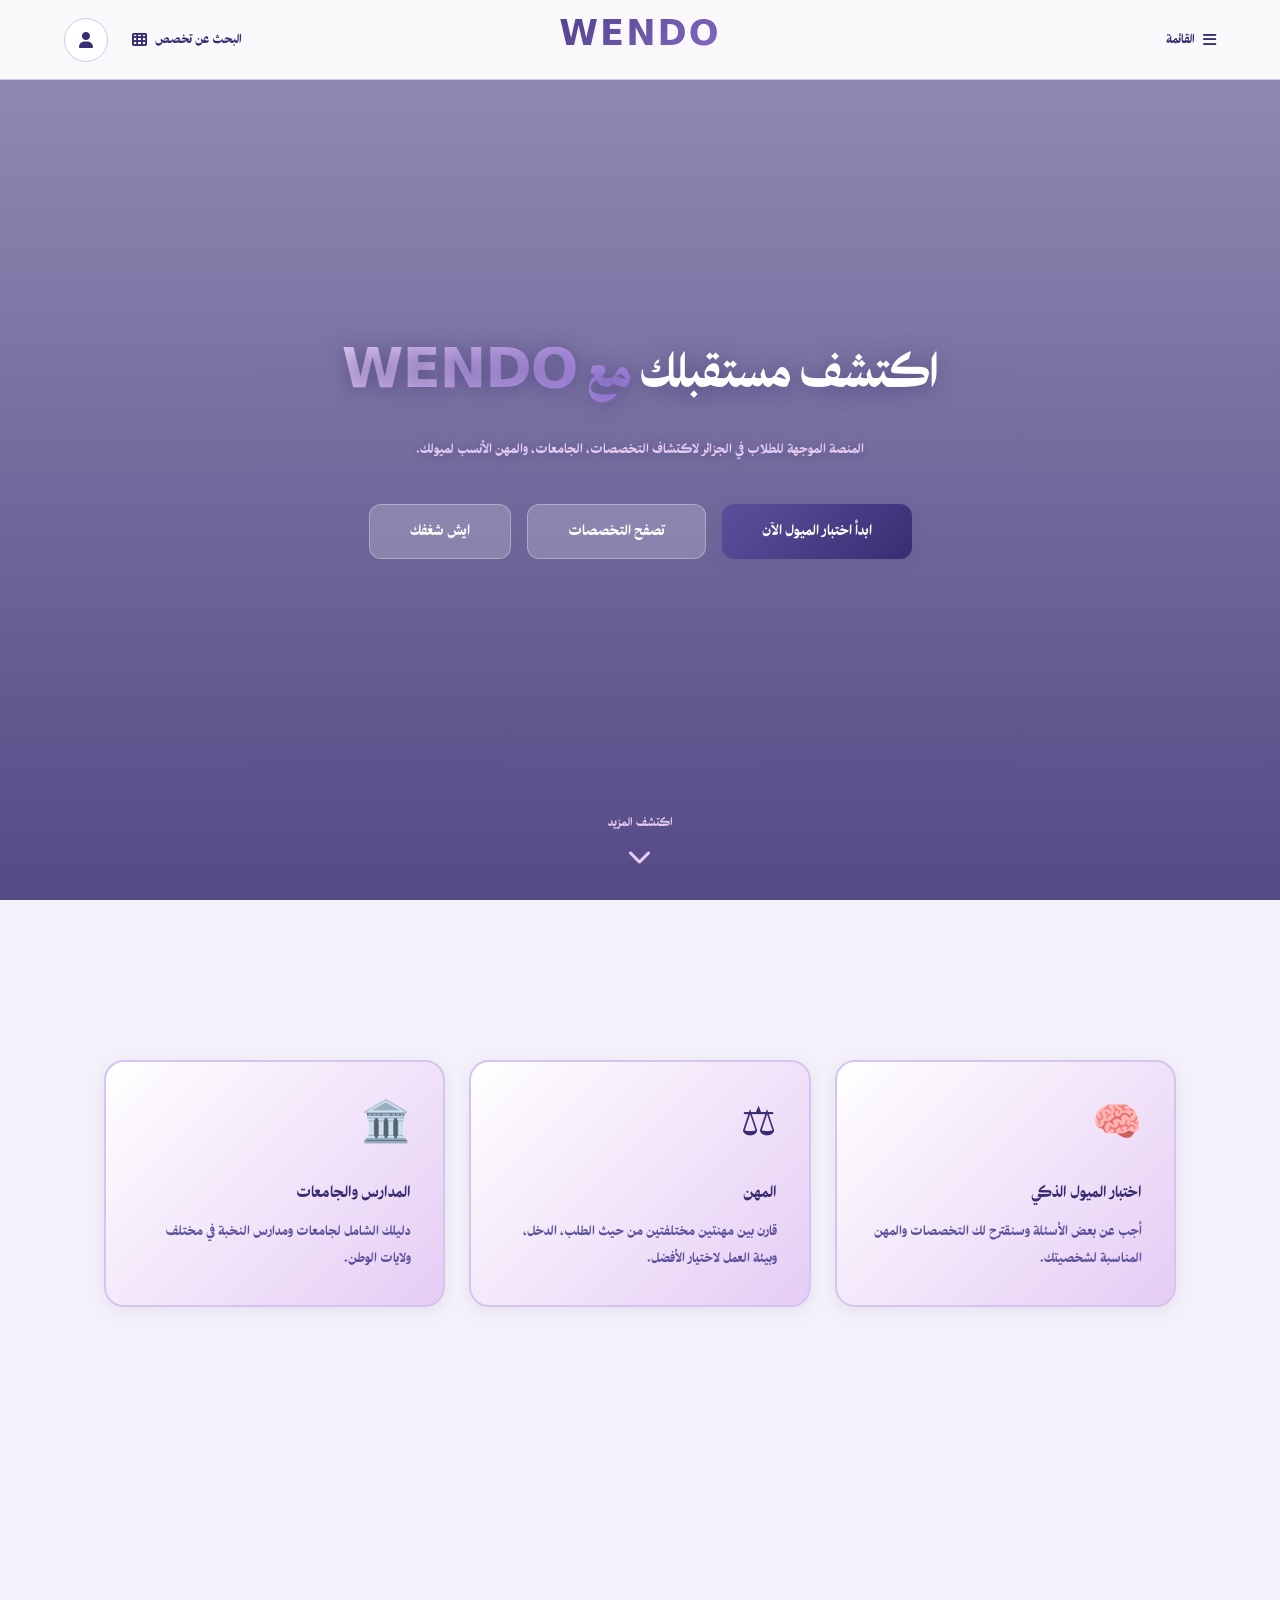
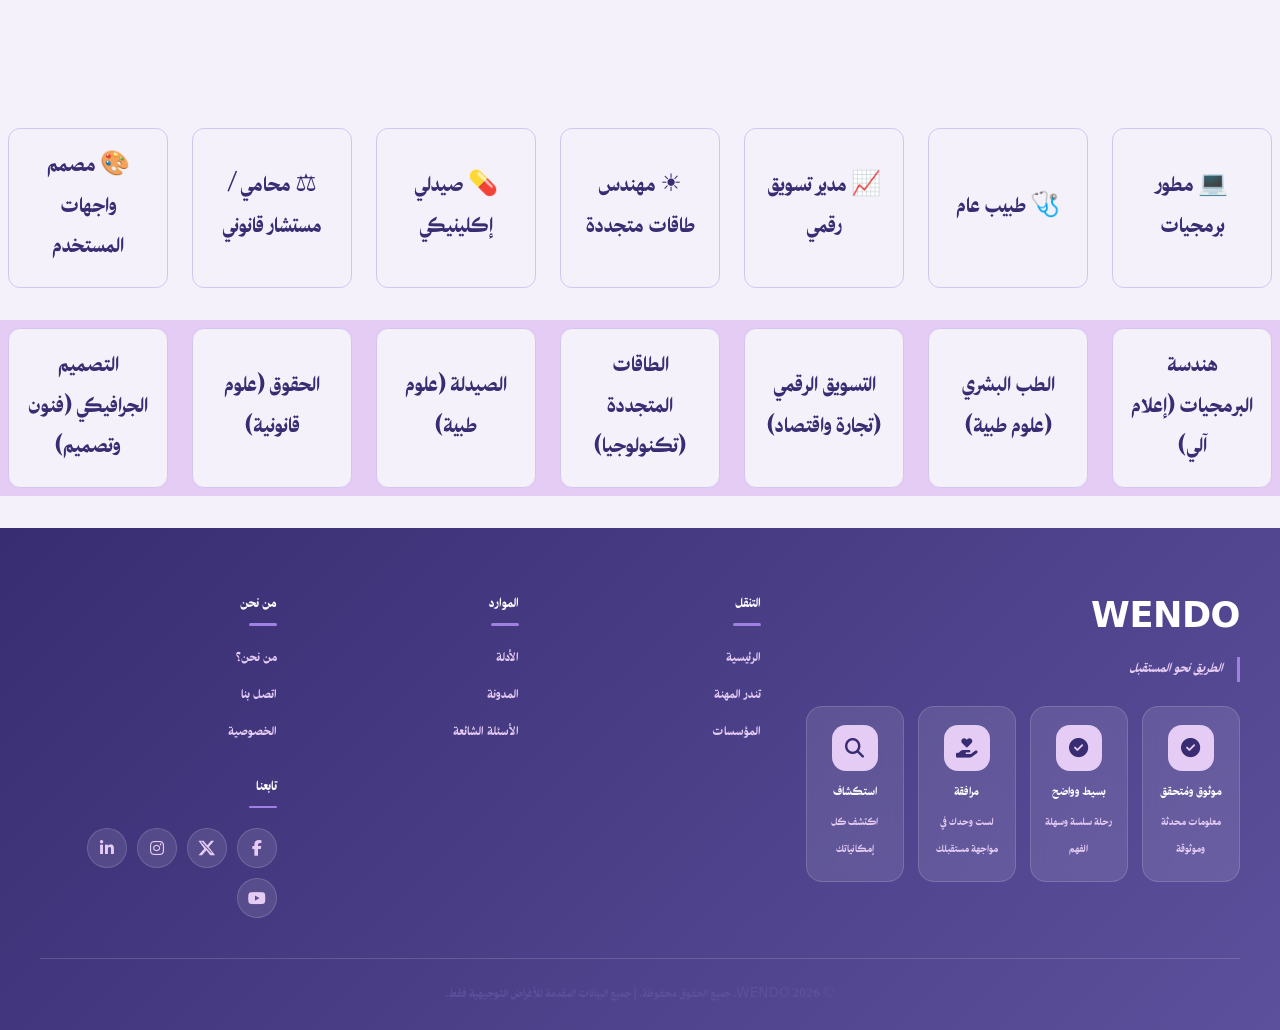
==== commit 67781450: "Add files via upload" ====
--- a/index.html
+++ b/index.html
@@ -4,382 +4,647 @@
     <meta charset="UTF-8">
     <meta name="viewport" content="width=device-width, initial-scale=1.0">
     <meta name="description" content="WENDO - منصتك التوجيهية الذكية">
-    <title data-i18n="meta.title">WENDO - منصتك التوجيهية الذكية</title>
+    <title>WENDO - منصتك التوجيهية الذكية</title>
     <link rel="stylesheet" href="https://cdnjs.cloudflare.com/ajax/libs/font-awesome/6.4.0/css/all.min.css">
-	 <link rel="preload" href="BebasNeue-Regular.OTF" as="font" type="font/otf" crossorigin>
+    <link rel="preload" href="BebasNeue-Regular.OTF" as="font" type="font/otf" crossorigin>
     <link rel="preload" href="BebasNeue-Bold.OTF" as="font" type="font/otf" crossorigin>
     <link rel="stylesheet" href="app.css">
     <style>
-        /* أنماط البطاقات الجديدة HEC Paris */
-        .hec-cards-container {
+        /* --- أنماط مكملة خاصة بالصفحة --- */
+
+        .specialty-details-container {
+            max-width: 1000px;
+            margin: 0 auto;
+            padding: 2rem 1.5rem;
+        }
+
+        .specialty-header {
+            margin-bottom: 3rem;
+            padding-bottom: 2rem;
+            border-bottom: 2px solid var(--border-color);
+        }
+
+        .specialty-header h1 {
+            font-size: 2.5rem;
+            font-weight: 800;
+            color: var(--text-primary);
+            margin-bottom: 1.2rem;
+        }
+
+        .specialty-tags {
+            display: flex;
+            flex-wrap: wrap;
+            gap: 0.8rem;
+            margin-bottom: 1.5rem;
+        }
+
+        .specialty-tag {
+            display: inline-block;
+            padding: 0.5rem 1rem;
+            border-radius: 20px;
+            font-size: 0.85rem;
+            font-weight: 600;
+            color: #fff;
+            background: linear-gradient(135deg, var(--text-primary), var(--accent-purple));
+            box-shadow: 0 4px 12px rgba(56, 45, 114, 0.15);
+        }
+
+        .specialty-description {
+            font-size: 1.05rem;
+            line-height: 1.8;
+            color: var(--text-secondary);
+        }
+
+        .specialty-section {
+            margin-bottom: 3rem;
+        }
+
+        .section-title {
+            font-size: 1.3rem;
+            font-weight: 700;
+            color: var(--text-primary);
+            margin-bottom: 1.5rem;
+            position: relative;
+            padding-bottom: 0.8rem;
+        }
+
+        .section-title::after {
+            content: '';
+            position: absolute;
+            bottom: 0;
+            right: 0;
+            width: 50px;
+            height: 3px;
+            background: linear-gradient(90deg, var(--text-primary), var(--accent-purple));
+            border-radius: 2px;
+        }
+
+        .info-card {
+            padding: 1.5rem;
+            border-radius: 16px;
+            background: var(--bg-color);
+            border: 1px solid var(--border-color);
+            font-size: 1rem;
+            line-height: 1.8;
+            color: var(--text-secondary);
+        }
+
+        .subjects-grid {
             display: grid;
-            grid-template-columns: repeat(auto-fit, minmax(300px, 1fr));
-            gap: 20px;
-            margin-top: 40px;
-            width: 100%;
-        }
-        .hec-card {
-            position: relative;
-            overflow: hidden;
+            grid-template-columns: repeat(auto-fill, minmax(200px, 1fr));
+            gap: 1rem;
+        }
+
+        .subject-item {
+            padding: 0.8rem 1.2rem;
+            border-radius: 12px;
+            background: var(--bg-color);
+            border: 1px solid var(--border-color);
+            font-weight: 600;
+            color: var(--text-primary);
+            text-align: center;
+            transition: all 0.3s ease;
+        }
+
+        .subject-item:hover {
+            background: linear-gradient(135deg, var(--text-primary), var(--accent-color));
             color: #fff;
-            padding: 40px 30px;
-            min-height: 500px;
+            transform: translateY(-3px);
+            box-shadow: 0 8px 20px rgba(56, 45, 114, 0.15);
+        }
+
+        .path-timeline {
             display: flex;
             flex-direction: column;
+            gap: 0.8rem;
+            padding: 0.5rem 0;
+        }
+
+        .path-item {
+            display: flex;
+            align-items: center;
+            gap: 1.5rem;
+            padding: 1rem 1.5rem;
+            border-radius: 12px;
+            background: var(--bg-color);
+            border-right: 4px solid var(--text-primary);
+            transition: all 0.3s ease;
+        }
+
+        .path-item:hover {
+            background: var(--surface-hover);
+            transform: translateX(-4px);
+        }
+
+        .path-year {
+            font-weight: 700;
+            color: var(--text-primary);
+            min-width: 120px;
+            font-size: 0.95rem;
+        }
+
+        .path-desc {
+            color: var(--text-secondary);
+            font-size: 0.95rem;
+        }
+
+        .jobs-grid {
+            display: grid;
+            grid-template-columns: repeat(auto-fill, minmax(180px, 1fr));
+            gap: 1rem;
+        }
+
+        .job-item {
+            padding: 1rem 1.2rem;
+            border-radius: 12px;
+            background: var(--bg-color);
+            border: 1px solid var(--border-color);
             text-align: center;
-            font-family: 'Arial', sans-serif;
-            box-sizing: border-box;
-            box-shadow: 0 10px 25px rgba(0,0,0,0.1);
-            transition: transform 0.3s ease, box-shadow 0.3s ease;
-            border-radius: 15px;
-        }
-        .hec-card:hover {
-            transform: translateY(-5px);
-            box-shadow: 0 15px 35px rgba(0,0,0,0.2);
-        }
-        .hec-card * {
-            z-index: 2;
-            position: relative;
-        }
-        .hec-card p {
-            font-size: 15px;
-            line-height: 1.8;
-            margin-top: auto;
-            font-weight: 400;
-        }
-        
-        /* البطاقة الأولى: تدرج بنفسجي غامق */
-        .hec-card-1 {
-            background: linear-gradient(135deg, #382d72 0%, #5c509c 50%, #a080e1 100%);
-        }
-        .hec-card-1::before {
-            content: '🎯';
+            transition: all 0.3s ease;
+            font-weight: 600;
+            color: var(--text-primary);
+        }
+
+        .job-item:hover {
+            background: linear-gradient(135deg, var(--text-primary), var(--accent-color));
+            color: #fff;
+            transform: translateY(-3px);
+            box-shadow: 0 8px 20px rgba(56, 45, 114, 0.15);
+        }
+
+        .suitable-list {
+            list-style: none;
+            padding: 0;
+            display: grid;
+            grid-template-columns: 1fr 1fr;
+            gap: 0.8rem;
+        }
+
+        .suitable-item {
+            padding: 1rem 1.5rem;
+            border-radius: 12px;
+            background: var(--bg-color);
+            border: 1px solid var(--border-color);
+            display: flex;
+            align-items: center;
+            gap: 0.8rem;
+            transition: all 0.3s ease;
+            font-size: 0.95rem;
+            color: var(--text-secondary);
+        }
+
+        .suitable-item::before {
+            content: '✓';
+            color: var(--text-primary);
+            font-weight: 700;
+            font-size: 1.2rem;
+        }
+
+        .suitable-item:hover {
+            background: var(--surface-hover);
+            transform: translateX(-4px);
+        }
+
+        .related-specialties-grid {
+            display: grid;
+            grid-template-columns: repeat(auto-fill, minmax(200px, 1fr));
+            gap: 1.5rem;
+        }
+
+        .related-spec-card {
+            padding: 1.5rem;
+            border-radius: 16px;
+            background: var(--bg-color);
+            border: 1px solid var(--border-color);
+            transition: all 0.3s ease;
+            cursor: pointer;
+        }
+
+        .related-spec-card:hover {
+            transform: translateY(-4px);
+            box-shadow: var(--shadow-md);
+            border-color: var(--accent-light);
+        }
+
+        .related-spec-card h3 {
+            font-size: 1rem;
+            font-weight: 700;
+            color: var(--text-primary);
+            margin-bottom: 0.5rem;
+        }
+
+        .related-spec-card p {
+            font-size: 0.85rem;
+            color: var(--text-secondary);
+        }
+
+        .login-prompt {
+            margin-top: 4rem;
+            padding: 2.5rem;
+            border-radius: 16px;
+            background: linear-gradient(135deg, var(--text-primary), var(--accent-color));
+            color: #fff;
+            text-align: center;
+            box-shadow: 0 12px 40px rgba(56, 45, 114, 0.25);
+        }
+
+        .login-prompt p {
+            font-size: 1.1rem;
+            font-weight: 600;
+            margin-bottom: 1.5rem;
+            color: #fff;
+        }
+
+        .login-prompt .primary-btn {
+            background: #fff;
+            color: var(--text-primary);
+            font-weight: 700;
+            padding: 0.8rem 2rem;
+            border: none;
+            cursor: pointer;
+            transition: all 0.3s ease;
+            border-radius: 30px;
+        }
+
+        .login-prompt .primary-btn:hover {
+            transform: scale(1.05);
+            box-shadow: 0 8px 20px rgba(0, 0, 0, 0.15);
+        }
+
+        @media (max-width: 768px) {
+            .specialty-details-container { padding: 1.5rem 1rem; }
+            .specialty-header h1 { font-size: 1.8rem; }
+            .section-title { font-size: 1.1rem; }
+            .subjects-grid { grid-template-columns: repeat(auto-fill, minmax(150px, 1fr)); }
+            .jobs-grid { grid-template-columns: repeat(auto-fill, minmax(150px, 1fr)); }
+            .suitable-list { grid-template-columns: 1fr; }
+            .path-item { flex-direction: column; align-items: flex-start; gap: 0.5rem; padding: 1rem; }
+            .path-year { min-width: auto; }
+            .related-specialties-grid { grid-template-columns: 1fr 1fr; }
+            .login-prompt { padding: 1.8rem; }
+        }
+
+        @media (max-width: 480px) {
+            .specialty-header h1 { font-size: 1.4rem; }
+            .specialty-tags { gap: 0.5rem; }
+            .specialty-tag { font-size: 0.75rem; padding: 0.4rem 0.8rem; }
+            .subjects-grid { grid-template-columns: 1fr 1fr; }
+            .jobs-grid { grid-template-columns: 1fr 1fr; }
+            .related-specialties-grid { grid-template-columns: 1fr; }
+        }
+
+        /* ---- تنسيقات نافذة التسجيل ---- */
+        .modal-content.register-modal {
+            max-width: 520px;
+            padding: 2.5rem 2rem 2rem;
+            border-radius: 24px;
+        }
+
+        .modal-content.register-modal .close-btn {
             position: absolute;
-            top: -30px; right: -30px;
-            font-size: 120px;
-            opacity: 0.1;
-            z-index: 1;
-        }
-        .hec-card-1::after {
-            content: '';
-            position: absolute;
-            bottom: -20px; left: -20px;
-            width: 200px; height: 200px;
-            background: rgba(56, 45, 114, 0.4);
-            z-index: 1;
-            clip-path: polygon(100% 0, 100% 100%, 0 100%);
-            border-radius: 50%;
-        }
-        .dec-box {
-            position: absolute;
-            z-index: 1;
-        }
-        .dec-box.yellow { 
-            top: 10%; left: 0; 
-            width: 40px; height: 10px; 
-            background: #e5ccf4; 
-            border-radius: 0 10px 10px 0;
-        }
-        .dec-box.blue { 
-            top: 25%; left: 0; 
-            width: 60px; height: 10px; 
-            background: #b7c2c6; 
-            border-radius: 0 10px 10px 0;
-        }
-        .dec-box.green { 
-            bottom: 15%; left: 0; 
-            width: 30px; height: 15px; 
-            background: #a080e1; 
-            border-radius: 0 10px 10px 0;
-        }
-        .dec-box.yellow-bottom { 
-            bottom: 10%; right: 10%; 
-            width: 50px; height: 15px; 
-            background: #e5ccf4; 
-            border-radius: 10px;
-        }
-
-        /* البطاقة الثانية: تدرج من #5c509c إلى #e5ccf4 */
-        .hec-card-2 {
-            background: linear-gradient(180deg, #5c509c 0%, #a080e1 50%, #e5ccf4 100%);
-        }
-        .hec-card-2::before {
-            content: '🚀';
-            position: absolute;
-            bottom: 20px; left: 20px;
-            font-size: 100px;
-            opacity: 0.12;
-            z-index: 1;
-        }
-        .hec-card-2::after {
-            content: '';
-            position: absolute;
-            top: -50px; right: -50px;
-            width: 200px; height: 200px;
-            background: rgba(229, 204, 244, 0.15);
-            border-radius: 50%;
-            z-index: 1;
-        }
-        
-        /* البطاقة الثالثة: تدرج من #382d72 إلى #e5ccf4 */
-        .hec-card-3 {
-            background: linear-gradient(135deg, #382d72 0%, #a080e1 50%, #e5ccf4 100%);
-        }
-        .hec-card-3::before {
-            content: '💡';
-            position: absolute;
-            top: -20px; left: -20px;
-            font-size: 130px;
-            opacity: 0.1;
-            z-index: 1;
-        }
-        .hec-card-3::after {
-            content: '';
-            position: absolute;
-            bottom: 0; right: 0;
-            width: 150px; height: 150px;
-            background: radial-gradient(circle, rgba(229, 204, 244, 0.1) 0%, rgba(255,255,255,0) 70%);
-            border-radius: 50%;
-            z-index: 1;
-        }
-
-        .inst-header {
+            top: 1rem;
+            left: 1rem;
+            font-size: 1.5rem;
+            color: var(--text-secondary);
+            background: none;
+            border: none;
+            cursor: pointer;
+            transition: 0.3s ease;
+        }
+
+        .modal-content.register-modal .close-btn:hover {
+            color: var(--error-color);
+            transform: rotate(90deg);
+        }
+
+        .register-header {
+            text-align: center;
+            margin-bottom: 2rem;
+        }
+
+        .register-header h2 {
+            font-size: 1.6rem;
+            font-weight: 800;
+            color: var(--text-primary);
+            margin-bottom: 0.2rem;
+        }
+
+        .register-header p {
+            color: var(--text-secondary);
+            font-size: 0.95rem;
+        }
+
+        .register-form .form-group {
+            margin-bottom: 1rem;
+        }
+
+        .register-form label {
+            display: block;
+            font-size: 0.85rem;
+            font-weight: 600;
+            color: var(--text-primary);
+            margin-bottom: 0.3rem;
+        }
+
+        .register-form input,
+        .register-form select {
+            width: 100%;
+            padding: 0.9rem 1rem;
+            border: 2px solid var(--border-color);
+            border-radius: 14px;
+            font-size: 0.95rem;
+            background: var(--bg-color);
+            color: var(--text-primary);
+            transition: 0.3s ease;
+            font-family: inherit;
+        }
+
+        .register-form input:focus,
+        .register-form select:focus {
+            border-color: var(--accent-color);
+            background: var(--surface-color);
+            box-shadow: 0 0 0 4px var(--accent-light);
+            outline: none;
+        }
+
+        .register-form input::placeholder {
+            color: var(--text-secondary);
+            opacity: 0.6;
+        }
+
+        .register-form .form-row {
+            display: grid;
+            grid-template-columns: 1fr 1fr;
+            gap: 1rem;
+        }
+
+        .register-form .submit-btn {
+            width: 100%;
+            padding: 1rem;
+            background: linear-gradient(135deg, var(--text-primary), var(--accent-color));
+            color: #fff;
+            border: none;
+            border-radius: 14px;
+            font-size: 1.1rem;
+            font-weight: 700;
+            margin-top: 0.5rem;
+            transition: 0.3s ease;
+            box-shadow: 0 8px 24px rgba(56, 45, 114, 0.2);
+            cursor: pointer;
+        }
+
+        .register-form .submit-btn:hover {
+            transform: translateY(-2px);
+            box-shadow: 0 12px 32px rgba(56, 45, 114, 0.3);
+        }
+
+        .register-footer {
+            text-align: center;
+            margin-top: 1.5rem;
+            font-size: 0.95rem;
+            color: var(--text-secondary);
+        }
+
+        .register-footer a {
+            color: var(--accent-color);
+            font-weight: 700;
+            text-decoration: none;
+        }
+
+        .register-footer a:hover {
+            text-decoration: underline;
+        }
+
+        .register-quote {
+            margin-top: 2rem;
+            padding: 1.2rem 1.5rem;
+            border-radius: 16px;
+            background: linear-gradient(135deg, var(--bg-color), var(--accent-light));
+            text-align: center;
+            font-size: 1rem;
+            font-weight: 600;
+            color: var(--text-primary);
+            line-height: 1.6;
+            border-right: 4px solid var(--accent-purple);
+        }
+
+        @media (max-width: 480px) {
+            .modal-content.register-modal { padding: 1.8rem 1.2rem; border-radius: 20px; }
+            .register-form .form-row { grid-template-columns: 1fr; gap: 0; }
+            .register-header h2 { font-size: 1.3rem; }
+        }
+
+        /* تنسيقات الفوتر */
+        .footer {
+            background: linear-gradient(135deg, var(--text-primary), var(--accent-color));
+            border-top: none;
+            padding: 4rem 2rem 1.5rem;
+            color: var(--accent-light);
+        }
+
+        .footer .footer-content {
+            max-width: 1200px;
+            margin: 0 auto;
+            display: grid;
+            grid-template-columns: 2.2fr 1fr 1fr 1.2fr;
+            gap: 2.8rem;
+        }
+
+        .footer .footer-brand h2 {
+            font-size: 2.2rem;
+            font-weight: 800;
+            margin-bottom: 0.3rem;
+            color: #fff;
+            letter-spacing: -0.5px;
+        }
+
+        .footer .footer-brand .tagline {
+            font-size: 0.95rem;
+            color: var(--accent-light);
+            margin-bottom: 1.5rem;
+            font-style: italic;
+            border-right: 3px solid var(--accent-purple);
+            padding-right: 14px;
+        }
+
+        .footer-features {
+            display: grid;
+            grid-template-columns: repeat(4, 1fr);
+            gap: 14px;
+            margin-top: 0.5rem;
+            width: 100%;
+        }
+
+        .footer-feature-item {
+            display: flex;
+            flex-direction: column;
+            align-items: center;
+            text-align: center;
+            padding: 18px 10px;
+            border-radius: 16px;
+            background: rgba(255, 255, 255, 0.1);
+            backdrop-filter: blur(8px);
+            border: 1px solid rgba(255, 255, 255, 0.15);
+            transition: all 0.3s ease;
+            min-height: 110px;
+        }
+
+        .footer-feature-item:hover {
+            background: rgba(255, 255, 255, 0.2);
+            transform: translateY(-4px);
+            box-shadow: 0 10px 30px rgba(0, 0, 0, 0.15);
+        }
+
+        .footer-feature-item .feature-icon {
+            width: 46px;
+            height: 46px;
             display: flex;
             align-items: center;
             justify-content: center;
-            gap: 15px;
-            margin-bottom: 30px;
-        }
-        .logo-hec {
-            font-family: 'Times New Roman', Times, serif;
-            font-size: 24px;
-            line-height: 0.8;
-            text-align: center;
-        }
-        .logo-hec small {
-            font-family: Arial, sans-serif;
-            font-size: 9px;
-            letter-spacing: 2px;
-        }
-        .divider {
-            width: 2px;
-            height: 35px;
-        }
-        .card-1-divider { background-color: #e5ccf4; }
-        .card-3-divider { background-color: #e5ccf4; }
-        .inst-name {
-            font-size: 12px;
-            text-align: left;
-            font-weight: bold;
-            line-height: 1.4;
-            letter-spacing: 0.5px;
-        }
-
-        /* تنسيقات رأس بطاقة WENDO Explorer */
-        .wendo-top {
+            background: var(--accent-light);
+            border-radius: 14px;
+            color: var(--text-primary);
+            font-size: 1.2rem;
+            margin-bottom: 10px;
+            transition: all 0.3s ease;
+        }
+
+        .footer-feature-item:hover .feature-icon {
+            transform: scale(1.06) rotate(-2deg);
+            background: #fff;
+        }
+
+        .footer-feature-item .feature-content strong {
+            display: block;
+            font-size: 0.85rem;
+            color: #fff;
+            font-weight: 700;
+            margin-bottom: 4px;
+        }
+
+        .footer-feature-item .feature-content .feature-desc {
+            font-size: 0.75rem;
+            color: var(--accent-light);
+            line-height: 1.5;
+        }
+
+        .footer .footer-col h4 {
+            font-size: 0.95rem;
+            font-weight: 700;
+            color: #fff;
+            margin-bottom: 1.2rem;
+            position: relative;
+            padding-bottom: 8px;
+        }
+
+        .footer .footer-col h4::after {
+            content: '';
+            position: absolute;
+            bottom: 0;
+            right: 0;
+            width: 28px;
+            height: 2.5px;
+            background: var(--accent-purple);
+            border-radius: 4px;
+        }
+
+        .footer .footer-col ul {
+            list-style: none;
+            padding: 0;
+            margin: 0;
+        }
+
+        .footer .footer-col ul li {
+            margin-bottom: 0.6rem;
+        }
+
+        .footer .footer-col ul li a {
+            color: var(--accent-light);
+            text-decoration: none;
+            font-size: 0.9rem;
+            transition: all 0.2s ease;
+            display: inline-block;
+            position: relative;
+        }
+
+        .footer .footer-col ul li a::before {
+            content: '';
+            position: absolute;
+            bottom: -2px;
+            right: 0;
+            width: 0;
+            height: 1.5px;
+            background: #fff;
+            transition: width 0.3s ease;
+        }
+
+        .footer .footer-col ul li a:hover {
+            color: #fff;
+        }
+        .footer .footer-col ul li a:hover::before {
+            width: 100%;
+        }
+
+        .footer .footer-social {
             display: flex;
-            justify-content: space-between;
-            align-items: flex-start;
-            width: 100%;
-            margin-bottom: 20px;
-        }
-        .wendo-title {
-            font-size: 55px;
-            font-weight: 900;
-            line-height: 0.85;
-            text-align: left;
-            background: linear-gradient(135deg, #fff 0%, #e5ccf4 100%);
-            -webkit-background-clip: text;
-            -webkit-text-fill-color: transparent;
-            background-clip: text;
-        }
-        .wendo-sub {
-            font-size: 10px;
-            font-weight: bold;
-            text-align: left;
-            margin-bottom: 25px;
-            letter-spacing: 1px;
-            color: #e5ccf4;
-        }
-
-        /* تنسيق البطاقات الجديدة */
-        .card__decorations {
-            position: absolute;
-            top: 0;
-            left: 0;
-            right: 0;
-            height: 6px;
-            display: flex;
-            border-radius: 15px 15px 0 0;
-            overflow: hidden;
-            z-index: 1;
-        }
-        .card__decoration {
-            flex: 1;
-            height: 100%;
-        }
-        .card__decoration--yellow { background: #a080e1; }
-        .card__decoration--blue { background: #e5ccf4; }
-        .card__decoration--green { background: #b7c2c6; }
-        .card__decoration--yellow-bottom { display: none; }
-
-        .card__header {
+            gap: 10px;
+            margin-top: 0.8rem;
+            flex-wrap: wrap;
+        }
+
+        .footer .footer-social a {
+            color: var(--accent-light);
+            font-size: 1rem;
+            transition: all 0.3s ease;
+            text-decoration: none;
+            width: 40px;
+            height: 40px;
             display: flex;
             align-items: center;
             justify-content: center;
-            gap: 12px;
-            margin-bottom: 25px;
-            flex-wrap: wrap;
-        }
-        .card__logo {
-            font-family: 'Times New Roman', Times, serif;
-            font-size: 22px;
-            line-height: 0.9;
+            border-radius: 50%;
+            background: rgba(255, 255, 255, 0.1);
+            border: 1px solid rgba(255, 255, 255, 0.15);
+        }
+
+        .footer .footer-social a:hover {
+            background: var(--accent-purple);
+            color: #fff;
+            transform: translateY(-4px);
+            box-shadow: 0 6px 20px rgba(0, 0, 0, 0.2);
+            border-color: transparent;
+        }
+
+        .footer .footer-social .x-icon svg {
+            width: 18px;
+            height: 18px;
+            vertical-align: middle;
+            fill: currentColor;
+        }
+
+        .footer .footer-bottom {
+            max-width: 1200px;
+            margin: 2.5rem auto 0;
+            padding-top: 1.5rem;
+            border-top: 1px solid rgba(255, 255, 255, 0.15);
             text-align: center;
-            color: #fff;
-        }
-        .card__logo small {
-            font-family: Arial, sans-serif;
-            font-size: 9px;
-            letter-spacing: 2px;
-            display: block;
-        }
-        .card__logo--small {
-            font-size: 14px;
-        }
-        .card__divider {
-            width: 2px;
-            height: 35px;
-            flex-shrink: 0;
-        }
-        .card__badge {
-            font-size: 28px;
-            font-weight: 700;
-            letter-spacing: -1px;
-            display: inline-flex;
-            align-items: center;
-        }
-        .card__badge-rotate {
-            font-size: 18px;
-            transform: rotate(90deg);
-            margin-left: 2px;
-            display: inline-block;
-        }
-        .card__badge--italic {
-            font-style: italic;
-            font-size: 34px;
-        }
-        .card__institute-name {
-            font-size: 12px;
-            font-weight: 600;
-            line-height: 1.4;
-            letter-spacing: 0.5px;
-            text-align: left;
-        }
-        .card__title {
-            font-size: 18px;
-            font-weight: 700;
-            letter-spacing: 0.5px;
-            margin: 0 0 15px 0;
-            line-height: 1.3;
-        }
-        .card__description {
-            font-size: 15px;
-            line-height: 1.8;
-            margin-top: auto;
-        }
-        .card__description--centered {
-            text-align: center;
-        }
-
-        .card__header-wendo {
-            display: flex;
-            justify-content: space-between;
-            align-items: flex-start;
-            width: 100%;
-            margin-bottom: 15px;
-        }
-        .card__wendo-title {
-            font-size: 55px;
-            font-weight: 900;
-            line-height: 0.85;
-            text-align: left;
-            background: linear-gradient(135deg, #fff 0%, #e5ccf4 100%);
-            -webkit-background-clip: text;
-            -webkit-text-fill-color: transparent;
-            background-clip: text;
-        }
-        .card__wendo-partners {
-            text-align: right;
-        }
-        .card__partner-name {
-            font-family: Arial, sans-serif;
-            font-size: 9px;
-            font-weight: 700;
-            line-height: 1.3;
-            color: #e5ccf4;
-        }
-        .card__wendo-subtitle {
-            font-size: 10px;
-            font-weight: 700;
-            text-align: left;
-            margin-bottom: 20px;
-            letter-spacing: 1px;
-            color: #e5ccf4;
-        }
-
-        .hec-card--sustainability .card__divider { background: #e5ccf4; }
-        .hec-card--innovation .card__divider { background: #e5ccf4; }
-
-        /* تنسيق البطاقات مع الألوان الجديدة */
-        .hec-card-1 .inst-name,
-        .hec-card-1 .card__title,
-        .hec-card-1 .card__description,
-        .hec-card-1 .logo-hec {
-            color: #fff;
-        }
-
-        .hec-card-2 .card__description {
-            color: #fff;
-        }
-        .hec-card-2 .logo-hec {
-            color: #fff;
-        }
-        .hec-card-2 .card__partner-name {
-            color: #fff;
-        }
-
-        .hec-card-3 .inst-name,
-        .hec-card-3 .card__title,
-        .hec-card-3 .card__description,
-        .hec-card-3 .logo-hec {
-            color: #fff;
-        }
-
-        @media (max-width: 768px) {
-            .hec-cards-container {
-                grid-template-columns: 1fr;
-                padding: 0 10px;
-            }
-            .card__header {
-                flex-wrap: wrap;
-                justify-content: center;
-            }
-            .card__institute-name {
-                text-align: center;
-                width: 100%;
-            }
-            .card__wendo-title {
-                font-size: 40px;
-            }
-            .card__header-wendo {
-                flex-direction: column;
-                align-items: center;
-            }
-            .card__wendo-partners {
-                text-align: center;
-                margin-top: 10px;
-            }
+            font-size: 0.85rem;
+            color: var(--accent-light);
+        }
+
+        @media (max-width: 992px) {
+            .footer .footer-content { grid-template-columns: 1fr 1fr; gap: 2.2rem; }
+            .footer-features { grid-template-columns: repeat(2, 1fr); }
+        }
+
+        @media (max-width: 600px) {
+            .footer .footer-content { grid-template-columns: 1fr; gap: 2rem; }
+            .footer { padding: 2.2rem 1.2rem 1.2rem; }
+            .footer-features { grid-template-columns: 1fr 1fr; gap: 10px; }
+            .footer-feature-item { padding: 14px 8px; min-height: 90px; }
+            .footer-feature-item .feature-icon { width: 38px; height: 38px; font-size: 1rem; }
+            .footer-feature-item .feature-content strong { font-size: 0.8rem; }
+            .footer-feature-item .feature-content .feature-desc { font-size: 0.7rem; }
         }
     </style>
 </head>
@@ -389,14 +654,13 @@
         <div class="nav-left">
             <button class="menu-text" onclick="app.toggleMobileMenu()">
                 <i class="fas fa-bars"></i>
-                <span data-i18n="nav.menu">القائمة</span>
+                <span>القائمة</span>
             </button>
-            <span class="lang-switcher" onclick="app.toggleLanguage()" id="lang-switcher">AR | FR</span>
         </div>
         <div class="nav-brand" onclick="app.navigate('landing-view')" role="button" tabindex="0">WENDO</div>
         <div class="nav-right">
             <button class="program-finder" onclick="app.navigate('explorer-view')">
-                <span data-i18n="nav.findProgram">البحث عن تخصص</span>
+                <span>البحث عن تخصص</span>
                 <i class="fas fa-th"></i>
             </button>
             <button class="icon-btn" onclick="app.handleUserAction()" id="auth-btn" title="حسابي"><i class="fas fa-user"></i></button>
@@ -406,14 +670,14 @@
     <div id="mobile-menu" class="mobile-menu">
         <button class="close-btn" onclick="app.toggleMobileMenu()">×</button>
         <div class="mobile-links">
-            <button onclick="app.navigate('landing-view'); app.toggleMobileMenu()" data-i18n="nav.home">🏠 الرئيسية</button>
-            <button onclick="app.navigate('explorer-view'); app.toggleMobileMenu()" data-i18n="nav.universities">الجامعات والمدارس</button>
-            <button onclick="window.location.href='mhn.html'; app.toggleMobileMenu()" data-i18n="nav.careers">دليل المهن</button>
-            <button onclick="app.startQuiz(); app.toggleMobileMenu()" data-i18n="nav.quiz">اختبار الميول</button>
-            <button id="nav-dashboard-btn" class="hidden" onclick="app.navigate('dashboard-view'); app.toggleMobileMenu()" data-i18n="nav.mySpace">مساحتي</button>
-            <button onclick="app.toggleTheme()" data-i18n="nav.toggleTheme">🌙 تبديل المظهر</button>
-            <button id="menu-login-btn" onclick="app.openModal('login-modal'); app.toggleMobileMenu()" data-i18n="nav.login">تسجيل الدخول</button>
-            <button id="menu-logout-btn" class="hidden" onclick="app.logout(); app.toggleMobileMenu()" data-i18n="nav.logout">تسجيل الخروج</button>
+            <button onclick="app.navigate('landing-view'); app.toggleMobileMenu()">🏠 الرئيسية</button>
+            <button onclick="app.navigate('explorer-view'); app.toggleMobileMenu()">الجامعات والمدارس</button>
+            <button onclick="window.location.href='mhn.html'; app.toggleMobileMenu()">دليل المهن</button>
+            <button onclick="app.startQuiz(); app.toggleMobileMenu()">اختبار الميول</button>
+            <button id="nav-dashboard-btn" class="hidden" onclick="app.navigate('dashboard-view'); app.toggleMobileMenu()">مساحتي</button>
+            <button onclick="app.toggleTheme()">🌙 تبديل المظهر</button>
+            <button id="menu-login-btn" onclick="app.openModal('login-modal'); app.toggleMobileMenu()">تسجيل الدخول</button>
+            <button id="menu-logout-btn" class="hidden" onclick="app.logout(); app.toggleMobileMenu()">تسجيل الخروج</button>
         </div>
     </div>
     <div id="menu-overlay" class="menu-overlay" onclick="app.toggleMobileMenu()"></div>
@@ -424,16 +688,16 @@
         </video>
         <div class="video-overlay"></div>
         <div class="hero">
-            <h1 data-i18n="hero.title">اكتشف مستقبلك <span class="text-gradient">مع WENDO</span></h1>
-            <p data-i18n="hero.subtitle">المنصة الموجهة للطلاب في الجزائر لاكتشاف التخصصات، الجامعات، والمهن الأنسب لميولك.</p>
+            <h1>اكتشف مستقبلك <span style="background: linear-gradient(135deg, #e5ccf4, #a080e1); -webkit-background-clip: text; -webkit-text-fill-color: transparent;">مع WENDO</span></h1>
+            <p style="color: #e5ccf4;">المنصة الموجهة للطلاب في الجزائر لاكتشاف التخصصات، الجامعات، والمهن الأنسب لميولك.</p>
             <div class="hero-buttons">
-                <button class="primary-btn large" onclick="app.startQuiz()" data-i18n="hero.btnQuiz">ابدأ اختبار الميول الآن</button>
-                <button class="secondary-btn large" onclick="app.navigate('explorer-view')" data-i18n="hero.btnExplore">تصفح التخصصات</button>
-                <button class="secondary-btn large" onclick="window.open('https://zirxis.github.io/ichchaghfi/', '_blank')" data-i18n="hero.btnPassion">ايش شغفك</button>
+                <button class="primary-btn large" onclick="app.startQuiz()">ابدأ اختبار الميول الآن</button>
+                <button class="secondary-btn large" onclick="app.navigate('explorer-view')">تصفح التخصصات</button>
+                <button class="secondary-btn large" onclick="window.open('https://zirxis.github.io/ichchaghfi/', '_blank')">ايش شغفك</button>
             </div>
         </div>
         <div class="scroll-indicator" onclick="document.querySelector('.features-grid').scrollIntoView({behavior:'smooth'})">
-            <span data-i18n="hero.scroll">اكتشف المزيد</span>
+            <span>اكتشف المزيد</span>
             <i class="fas fa-chevron-down"></i>
         </div>
     </div>
@@ -443,166 +707,137 @@
         <section id="landing-view" class="view-section active">
             <div class="features-grid">
                 <div class="feature-card interactive" onclick="app.startQuiz()" role="button" tabindex="0">
-                    <div class="icon">🧠</div>
-                    <h3 data-i18n="features.quiz.title">اختبار الميول الذكي</h3>
-                    <p data-i18n="features.quiz.desc">أجب عن بعض الأسئلة وسنقترح لك التخصصات والمهن المناسبة لشخصيتك.</p>
+                    <div class="icon" style="color: var(--text-primary);">🧠</div>
+                    <h3>اختبار الميول الذكي</h3>
+                    <p>أجب عن بعض الأسئلة وسنقترح لك التخصصات والمهن المناسبة لشخصيتك.</p>
                 </div>
                 <div class="feature-card interactive" onclick="window.location.href='mhn.html'" role="button" tabindex="0">
-                    <div class="icon">⚖️</div>
-                    <h3 data-i18n="features.careers.title">المهن</h3>
-                    <p data-i18n="features.careers.desc">قارن بين مهنتين مختلفتين من حيث الطلب، الدخل، وبيئة العمل لاختيار الأفضل.</p>
+                    <div class="icon" style="color: var(--text-primary);">⚖️</div>
+                    <h3>المهن</h3>
+                    <p>قارن بين مهنتين مختلفتين من حيث الطلب، الدخل، وبيئة العمل لاختيار الأفضل.</p>
                 </div>
                 <div class="feature-card interactive" onclick="app.navigate('explorer-view')" role="button" tabindex="0">
-                    <div class="icon">🏛️</div>
-                    <h3 data-i18n="features.schools.title">المدارس والجامعات</h3>
-                    <p data-i18n="features.schools.desc">دليلك الشامل لجامعات ومدارس النخبة في مختلف ولايات الوطن.</p>
-                </div>
-            </div>
-
-            <div class="hec-cards-container">
-    
-                <!-- Card 1: اكتشف تخصصك -->
-                <article class="hec-card hec-card--sustainability hec-card-1">
-                    <div class="card__decorations">
-                        <span class="card__decoration card__decoration--yellow" aria-hidden="true"></span>
-                        <span class="card__decoration card__decoration--blue" aria-hidden="true"></span>
-                        <span class="card__decoration card__decoration--green" aria-hidden="true"></span>
-                        <span class="card__decoration card__decoration--yellow-bottom" aria-hidden="true"></span>
-                    </div>
-                    
-                    <header class="card__header inst-header">
-                        <div class="card__logo logo-hec">
-                            WENDO<br><small>GUIDE</small>
-                        </div>
-                        <span class="card__divider divider card-1-divider" aria-hidden="true"></span>
-                        <span class="card__badge" style="font-size:28px;font-weight:bold;display:flex;align-items:center;letter-spacing:-1px;">
-                            🎯
-                        </span>
-                        <div class="card__institute-name inst-name" data-i18n="wendo.discover.institute">
-                            اكتشف<br>تخصصك<br>المستقبلي
-                        </div>
-                    </header>
-                    
-                    <h3 class="card__title" data-i18n="wendo.discover.title">
-                        اكتشف تخصصك<br>بعد الباكلوريا
-                    </h3>
-                    
-                    <p class="card__description" data-i18n="wendo.discover.desc">
-                        منصة WENDO تساعدك في اكتشاف التخصص الجامعي والمهني الأنسب لك بعد الباكلوريا، بناءً على ميولك وقدراتك واهتماماتك.
-                    </p>
-                </article>
-
-                <!-- Card 2: اختر مهنتك -->
-                <article class="hec-card hec-card--hiparis hec-card-2">
-                    <header class="card__header-wendo wendo-top">
-                        <div class="card__wendo-title wendo-title" data-i18n="wendo.career.title">اختر<br>مهنتك</div>
-                        <div class="card__wendo-partners" style="text-align:right;font-size:9px;">
-                            <div class="card__logo card__logo--small logo-hec" style="font-size:16px;margin-bottom:8px;">
-                                WENDO<br><small>CAREER</small>
-                            </div>
-                            <div class="card__partner-name" style="font-weight:bold;line-height:1.2;font-family:Arial,sans-serif;" data-i18n="wendo.career.partner">
-                                مستقبل<br>مهن<br>الجزائر
-                            </div>
-                        </div>
-                    </header>
-                    
-                    <div class="card__wendo-subtitle wendo-sub" data-i18n="wendo.career.subtitle">
-                        اختر مسارك المهني بثقة
-                    </div>
-                    
-                    <p class="card__description card__description--centered" data-i18n="wendo.career.desc">
-                        دليلك الشامل لاستكشاف المهن المستقبلية في الجزائر والعالم، مع معلومات دقيقة عن متطلبات السوق والفرص المتاحة بعد التخرج.
-                    </p>
-                </article>
-
-                <!-- Card 3: مستقبلك المهني -->
-                <article class="hec-card hec-card--innovation hec-card-3">
-                    <header class="card__header inst-header">
-                        <div class="card__logo logo-hec">
-                            WENDO<br><small>FUTURE</small>
-                        </div>
-                        <span class="card__divider divider card-3-divider" aria-hidden="true"></span>
-                        <span class="card__badge card__badge--italic" style="font-size:34px;font-weight:bold;font-style:italic;letter-spacing:-1px;">💡</span>
-                        <div class="card__institute-name inst-name" data-i18n="wendo.future.institute">
-                            مستقبلك<br>المهني<br>يبدأ هنا
-                        </div>
-                    </header>
-                    
-                    <h3 class="card__title" data-i18n="wendo.future.title">
-                        خطط لمستقبلك<br>المهني اليوم
-                    </h3>
-                    
-                    <p class="card__description" data-i18n="wendo.future.desc">
-                        نوفر لك كل الأدوات والمعلومات التي تحتاجها لاتخاذ قرارات مستنيرة حول مستقبلك المهني، من خلال توجيه مخصص ونصائح خبراء.
-                    </p>
-                </article>
-
+                    <div class="icon" style="color: var(--text-primary);">🏛️</div>
+                    <h3>المدارس والجامعات</h3>
+                    <p>دليلك الشامل لجامعات ومدارس النخبة في مختلف ولايات الوطن.</p>
+                </div>
             </div>
         </section>
 
         <section id="dashboard-view" class="view-section">
             <div class="header-center">
                 <div class="icon" style="font-size: 3.5rem; color: var(--accent-color); margin-bottom: 1rem;">👋</div>
-                <h2 id="dashboard-greeting" data-i18n="dashboard.welcome">مرحباً بك في مساحتك الخاصة</h2>
-                <p data-i18n="dashboard.desc">هنا يمكنك متابعة نشاطاتك، والوصول السريع للأدوات التي تهمك.</p>
+                <h2 id="dashboard-greeting">مرحباً بك في مساحتك الخاصة</h2>
+                <p>هنا يمكنك متابعة نشاطاتك، والوصول السريع للأدوات التي تهمك.</p>
             </div>
             <div class="dashboard-grid" id="dashboard-content"></div>
         </section>
 
         <section id="quiz-view" class="view-section">
             <div class="header-center">
-                <h2 data-i18n="quiz.title">اختبار تحديد الميول</h2>
-                <p data-i18n="quiz.subtitle">دعنا نتعرف عليك أكثر لنقترح لك الأفضل</p>
+                <h2>اختبار تحديد الميول</h2>
+                <p>دعنا نتعرف عليك أكثر لنقترح لك الأفضل</p>
             </div>
             <div class="quiz-container" id="quiz-container" aria-live="polite"></div>
         </section>
 
         <section id="explorer-view" class="view-section">
             <div class="header-center">
-                <h2 data-i18n="explorer.title">ماذا تريد استكشافه؟</h2>
+                <h2>ماذا تريد استكشافه؟</h2>
             </div>
             <div class="explorer-grid">
                 <div class="explorer-card interactive" onclick="app.navigate('universities-view')" role="button" tabindex="0">
-                    <div class="icon">🏛️</div>
-                    <h3 data-i18n="explorer.universities">الجامعات</h3>
+                    <div class="icon" style="color: var(--text-primary);">🏛️</div>
+                    <h3>الجامعات</h3>
                 </div>
                 <div class="explorer-card interactive" onclick="app.navigate('schools-view')" role="button" tabindex="0">
-                    <div class="icon">🎓</div>
-                    <h3 data-i18n="explorer.schools">المدارس العليا</h3>
+                    <div class="icon" style="color: var(--text-primary);">🎓</div>
+                    <h3>المدارس العليا</h3>
                 </div>
             </div>
         </section>
 
         <section id="universities-view" class="view-section">
             <div class="header-with-back">
-                <button class="back-btn" onclick="app.navigate('explorer-view')"><i class="fas fa-arrow-right"></i> <span data-i18n="nav.back">رجوع</span></button>
-                <input type="text" class="search-input" id="uni-search" data-i18n-placeholder="search.university" placeholder="ابحث عن جامعة أو ولاية..." onkeyup="app.filterData(this.value, 'universities')">
+                <button class="back-btn" onclick="app.navigate('explorer-view')"><i class="fas fa-arrow-right"></i> <span>رجوع</span></button>
+                <input type="text" class="search-input" id="uni-search" placeholder="ابحث عن جامعة أو ولاية..." onkeyup="app.filterData(this.value, 'universities')">
             </div>
             <div class="data-grid" id="universities-grid"></div>
-            <div id="universities-empty" class="hidden" style="text-align: center; padding: 3rem; color: var(--text-secondary);" data-i18n="search.noResults">لا توجد نتائج مطابقة لبحثك.</div>
+            <div id="universities-empty" class="hidden" style="text-align: center; padding: 3rem; color: var(--text-secondary);">لا توجد نتائج مطابقة لبحثك.</div>
         </section>
 
         <section id="schools-view" class="view-section">
             <div class="header-with-back">
-                <button class="back-btn" onclick="app.navigate('explorer-view')"><i class="fas fa-arrow-right"></i> <span data-i18n="nav.back">رجوع</span></button>
-                <input type="text" class="search-input" id="school-search" data-i18n-placeholder="search.school" placeholder="ابحث عن مدرسة أو ولاية..." onkeyup="app.filterData(this.value, 'schools')">
+                <button class="back-btn" onclick="app.navigate('explorer-view')"><i class="fas fa-arrow-right"></i> <span>رجوع</span></button>
+                <input type="text" class="search-input" id="school-search" placeholder="ابحث عن مدرسة أو ولاية..." onkeyup="app.filterData(this.value, 'schools')">
             </div>
             <div class="data-grid" id="schools-grid"></div>
-            <div id="schools-empty" class="hidden" style="text-align: center; padding: 3rem; color: var(--text-secondary);" data-i18n="search.noResults">لا توجد نتائج مطابقة لبحثك.</div>
+            <div id="schools-empty" class="hidden" style="text-align: center; padding: 3rem; color: var(--text-secondary);">لا توجد نتائج مطابقة لبحثك.</div>
         </section>
 
         <section id="specialties-view" class="view-section">
             <div class="header-with-back">
-                <button class="back-btn" onclick="app.navigate('explorer-view')"><i class="fas fa-arrow-right"></i> <span data-i18n="nav.back">رجوع</span></button>
-                <h2 id="specialties-title" data-i18n="specialties.title">التخصصات</h2>
+                <button class="back-btn" onclick="app.navigate('explorer-view')"><i class="fas fa-arrow-right"></i> <span>رجوع</span></button>
+                <h2 id="specialties-title">التخصصات</h2>
             </div>
             <div class="data-grid" id="specialties-grid"></div>
         </section>
 
+        <section id="specialty-details-view" class="view-section">
+            <div class="header-with-back">
+                <button class="back-btn" onclick="app.navigate('specialties-view')"><i class="fas fa-arrow-right"></i> <span>رجوع</span></button>
+            </div>
+            
+            <div class="specialty-details-container">
+                <div class="specialty-header">
+                    <h1 id="specialty-detail-title"></h1>
+                    <div id="specialty-detail-tags" class="specialty-tags"></div>
+                    <p id="specialty-detail-desc" class="specialty-description"></p>
+                </div>
+
+                <div class="specialty-section">
+                    <h2 class="section-title">📖 ما هو؟</h2>
+                    <div class="info-card" id="specialty-what">
+                        <p></p>
+                    </div>
+                </div>
+
+                <div class="specialty-section">
+                    <h2 class="section-title">📚 المواد الرئيسية</h2>
+                    <div class="subjects-grid" id="specialty-subjects"></div>
+                </div>
+
+                <div class="specialty-section">
+                    <h2 class="section-title">🎓 المسار الدراسي</h2>
+                    <div class="path-timeline" id="specialty-path"></div>
+                </div>
+
+                <div class="specialty-section">
+                    <h2 class="section-title">💼 فرص العمل</h2>
+                    <div class="jobs-grid" id="specialty-jobs"></div>
+                </div>
+
+                <div class="specialty-section">
+                    <h2 class="section-title">🎯 هذا التخصص مناسب لك إذا...</h2>
+                    <ul class="suitable-list" id="specialty-suitable"></ul>
+                </div>
+
+                <div class="specialty-section">
+                    <h2 class="section-title">🔗 التخصصات المرتبطة</h2>
+                    <div class="related-specialties-grid" id="related-specialties-grid"></div>
+                </div>
+
+                <div class="login-prompt" id="login-prompt">
+                    <p>سجل الدخول أو أنشئ حساباً لقراءة المزيد</p>
+                    <button class="primary-btn" onclick="app.openModal('login-modal')">اقرأ المزيد</button>
+                </div>
+            </div>
+        </section>
+
         <section id="careers-view" class="view-section">
             <div class="header-center">
-                <h2 data-i18n="careers.title">دليل المهن المستقبلية</h2>
-                <p data-i18n="careers.subtitle">اختر مهنتين للمقارنة بينهما واكتشاف خصائصهما</p>
+                <h2>دليل المهن المستقبلية</h2>
+                <p>اختر مهنتين للمقارنة بينهما واكتشاف خصائصهما</p>
             </div>
             <div class="careers-grid" id="careers-grid-container"></div>
         </section>
@@ -620,27 +855,82 @@
 
     <footer class="footer">
         <div class="footer-content">
-            <div class="footer-section">
-                <h3>WENDO</h3>
-                <p data-i18n="footer.desc">منصتك الموثوقة لاختيار مستقبلك التعليمي والمهني. نسعى لتوجيه الطلاب نحو أفضل الخيارات الأكاديمية.</p>
-            </div>
-            <div class="footer-section">
-                <h4 data-i18n="footer.follow">تابعنا</h4>
-                <div class="social-media">
-                    <a href="https://facebook.com" target="_blank" rel="noopener noreferrer" class="social-icon" aria-label="Facebook"><i class="fab fa-facebook-f"></i></a>
-                    <a href="https://x.com" target="_blank" rel="noopener noreferrer" class="social-icon x-icon" aria-label="X">
+            <div class="footer-brand">
+                <h2>WENDO</h2>
+                <p class="tagline">الطريق نحو المستقبل</p>
+                <div class="footer-features">
+                    <div class="footer-feature-item">
+                        <div class="feature-icon"><i class="fas fa-check-circle"></i></div>
+                        <div class="feature-content">
+                            <strong>موثوق ومُتحقق</strong>
+                            <span class="feature-desc">معلومات محدثة وموثوقة</span>
+                        </div>
+                    </div>
+                    <div class="footer-feature-item">
+                        <div class="feature-icon"><i class="fas fa-check-circle"></i></div>
+                        <div class="feature-content">
+                            <strong>بسيط وواضح</strong>
+                            <span class="feature-desc">رحلة سلسة وسهلة الفهم</span>
+                        </div>
+                    </div>
+                    <div class="footer-feature-item">
+                        <div class="feature-icon"><i class="fas fa-hand-holding-heart"></i></div>
+                        <div class="feature-content">
+                            <strong>مرافقة</strong>
+                            <span class="feature-desc">لست وحدك في مواجهة مستقبلك</span>
+                        </div>
+                    </div>
+                    <div class="footer-feature-item">
+                        <div class="feature-icon"><i class="fas fa-search"></i></div>
+                        <div class="feature-content">
+                            <strong>استكشاف</strong>
+                            <span class="feature-desc">اكتشف كل إمكانياتك</span>
+                        </div>
+                    </div>
+                </div>
+            </div>
+
+            <div class="footer-col">
+                <h4>التنقل</h4>
+                <ul>
+                    <li><a href="#" onclick="app.navigate('landing-view')">الرئيسية</a></li>
+                    <li><a href="#" onclick="app.startQuiz()">تندر المهنة</a></li>
+                    <li><a href="#" onclick="app.navigate('explorer-view')">المؤسسات</a></li>
+                </ul>
+            </div>
+
+            <div class="footer-col">
+                <h4>الموارد</h4>
+                <ul>
+                    <li><a href="#">الأدلة</a></li>
+                    <li><a href="#">المدونة</a></li>
+                    <li><a href="#">الأسئلة الشائعة</a></li>
+                </ul>
+            </div>
+
+            <div class="footer-col">
+                <h4>من نحن</h4>
+                <ul>
+                    <li><a href="#">من نحن؟</a></li>
+                    <li><a href="#">اتصل بنا</a></li>
+                    <li><a href="#">الخصوصية</a></li>
+                </ul>
+                <h4 style="margin-top: 1.8rem;">تابعنا</h4>
+                <div class="footer-social">
+                    <a href="#" target="_blank" rel="noopener noreferrer" aria-label="Facebook"><i class="fab fa-facebook-f"></i></a>
+                    <a href="#" target="_blank" rel="noopener noreferrer" class="x-icon" aria-label="X">
                         <svg viewBox="0 0 24 24" xmlns="http://www.w3.org/2000/svg" fill="currentColor">
                             <path d="M18.244 2.25h3.308l-7.227 8.26 8.502 11.24h-6.514l-5.106-6.694-5.888 6.694H.645l7.73-8.835L.645 2.25h6.706l4.886 6.088L17.461 2.25h.783zM17.007 18.338h1.537L5.314 3.544H3.667l13.34 14.794z"/>
                         </svg>
                     </a>
-                    <a href="https://instagram.com" target="_blank" rel="noopener noreferrer" class="social-icon" aria-label="Instagram"><i class="fab fa-instagram"></i></a>
-                    <a href="https://linkedin.com" target="_blank" rel="noopener noreferrer" class="social-icon" aria-label="LinkedIn"><i class="fab fa-linkedin-in"></i></a>
-                    <a href="https://youtube.com" target="_blank" rel="noopener noreferrer" class="social-icon" aria-label="YouTube"><i class="fab fa-youtube"></i></a>
+                    <a href="#" target="_blank" rel="noopener noreferrer" aria-label="Instagram"><i class="fab fa-instagram"></i></a>
+                    <a href="#" target="_blank" rel="noopener noreferrer" aria-label="LinkedIn"><i class="fab fa-linkedin-in"></i></a>
+                    <a href="#" target="_blank" rel="noopener noreferrer" aria-label="YouTube"><i class="fab fa-youtube"></i></a>
                 </div>
             </div>
         </div>
         <div class="footer-bottom">
-            <p data-i18n="footer.copy">© 2026 WENDO. جميع الحقوق محفوظة. | جميع البيانات المقدمة للأغراض التوجيهية فقط.</p>
+            <p>© 2026 WENDO. جميع الحقوق محفوظة. | جميع البيانات المقدمة للأغراض التوجيهية فقط.</p>
         </div>
     </footer>
 
@@ -650,7 +940,7 @@
     <div id="compare-modal" class="modal-overlay" onclick="app.closeModalOutside(event, 'compare-modal')">
         <div class="modal-content large">
             <button class="close-btn" onclick="app.closeModal('compare-modal')" aria-label="إغلاق">×</button>
-            <h2 style="text-align: center; margin-bottom: 1.5rem;" data-i18n="modal.compareTitle">مقارنة المهن</h2>
+            <h2 style="text-align: center; margin-bottom: 1.5rem;">مقارنة المهن</h2>
             <div id="compare-content"></div>
         </div>
     </div>
@@ -667,168 +957,138 @@
     <div id="login-modal" class="modal-overlay" onclick="app.closeModalOutside(event, 'login-modal')">
         <div class="modal-content">
             <button class="close-btn" onclick="app.closeModal('login-modal')" aria-label="إغلاق">×</button>
-            <h2 style="margin-bottom: 1.5rem;" data-i18n="modal.loginTitle">تسجيل الدخول</h2>
+            <h2 style="margin-bottom: 1.5rem;">تسجيل الدخول</h2>
             <form onsubmit="app.simulateLogin(event)">
-                <input type="email" data-i18n-placeholder="form.email" placeholder="البريد الإلكتروني" required>
-                <input type="password" data-i18n-placeholder="form.password" placeholder="كلمة المرور" required>
-                <button type="submit" class="primary-btn w-100" data-i18n="form.loginBtn">دخول</button>
+                <input type="email" placeholder="البريد الإلكتروني" required>
+                <input type="password" placeholder="كلمة المرور" required>
+                <button type="submit" class="primary-btn w-100">دخول</button>
                 <div style="text-align: center; margin-top: 1rem;">
-                    <a href="#" style="color: var(--accent-color);" onclick="app.closeModal('login-modal'); app.openModal('register-modal');" data-i18n="form.noAccount">لا تملك حساباً؟ أنشئ حساب الآن</a>
+                    <a href="#" style="color: var(--accent-color);" onclick="app.closeModal('login-modal'); app.openModal('register-modal');">لا تملك حساباً؟ أنشئ حساب الآن</a>
                 </div>
             </form>
         </div>
     </div>
 
     <div id="register-modal" class="modal-overlay" onclick="app.closeModalOutside(event, 'register-modal')">
-        <div class="modal-content">
+        <div class="modal-content register-modal">
             <button class="close-btn" onclick="app.closeModal('register-modal')" aria-label="إغلاق">×</button>
-            <h2 style="margin-bottom: 1.5rem;" data-i18n="modal.registerTitle">إنشاء حساب جديد</h2>
-            <form onsubmit="app.simulateRegister(event)">
-                <input type="text" data-i18n-placeholder="form.fullName" placeholder="الاسم الكامل" required>
-                <input type="email" data-i18n-placeholder="form.email" placeholder="البريد الإلكتروني" required>
-                <input type="password" data-i18n-placeholder="form.password" placeholder="كلمة المرور" required>
-                <button type="submit" class="primary-btn w-100" data-i18n="form.registerBtn">إنشاء حساب</button>
+            
+            <div class="register-header">
+                <h2>أنشئ حسابك</h2>
+                <p>انضم إلى WENDO وابنِ مستقبلك</p>
+            </div>
+
+            <form class="register-form" onsubmit="app.simulateRegister(event)">
+                <div class="form-group">
+                    <label for="reg-name">الاسم الكامل</label>
+                    <input type="text" id="reg-name" placeholder="أحمد بن محمد" required>
+                </div>
+
+                <div class="form-row">
+                    <div class="form-group">
+                        <label for="reg-specialty">التخصص</label>
+                        <select id="reg-specialty" required>
+                            <option value="">اختر تخصصك</option>
+                            <option value="رياضيات">رياضيات</option>
+                            <option value="علوم">علوم</option>
+                            <option value="تقني رياضي">تقني رياضي</option>
+                            <option value="أدبي">أدبي</option>
+                        </select>
+                    </div>
+                    <div class="form-group">
+                        <label for="reg-wilaya">الولاية</label>
+                        <select id="reg-wilaya" required>
+                            <option value="">اختر ولايتك</option>
+                            <option value="أدرار">أدرار</option>
+                            <option value="الشلف">الشلف</option>
+                            <option value="الأغواط">الأغواط</option>
+                            <option value="أم البواقي">أم البواقي</option>
+                            <option value="باتنة">باتنة</option>
+                            <option value="بجاية">بجاية</option>
+                            <option value="بسكرة">بسكرة</option>
+                            <option value="بشار">بشار</option>
+                            <option value="البليدة">البليدة</option>
+                            <option value="البويرة">البويرة</option>
+                            <option value="تمنراست">تمنراست</option>
+                            <option value="تبسة">تبسة</option>
+                            <option value="تلمسان">تلمسان</option>
+                            <option value="تيارت">تيارت</option>
+                            <option value="تيزي وزو">تيزي وزو</option>
+                            <option value="الجزائر">الجزائر</option>
+                            <option value="الجلفة">الجلفة</option>
+                            <option value="جيجل">جيجل</option>
+                            <option value="سطيف">سطيف</option>
+                            <option value="سعيدة">سعيدة</option>
+                            <option value="سكيكدة">سكيكدة</option>
+                            <option value="سيدي بلعباس">سيدي بلعباس</option>
+                            <option value="عنابة">عنابة</option>
+                            <option value="قالمة">قالمة</option>
+                            <option value="قسنطينة">قسنطينة</option>
+                            <option value="المدية">المدية</option>
+                            <option value="مستغانم">مستغانم</option>
+                            <option value="المسيلة">المسيلة</option>
+                            <option value="معسكر">معسكر</option>
+                            <option value="ورقلة">ورقلة</option>
+                            <option value="وهران">وهران</option>
+                            <option value="البيض">البيض</option>
+                            <option value="إليزي">إليزي</option>
+                            <option value="برج بوعريريج">برج بوعريريج</option>
+                            <option value="بومرداس">بومرداس</option>
+                            <option value="الطارف">الطارف</option>
+                            <option value="تندوف">تندوف</option>
+                            <option value="تيسمسيلت">تيسمسيلت</option>
+                            <option value="الوادي">الوادي</option>
+                            <option value="خنشلة">خنشلة</option>
+                            <option value="سوق أهراس">سوق أهراس</option>
+                            <option value="تيبازة">تيبازة</option>
+                            <option value="ميلة">ميلة</option>
+                            <option value="عين الدفلى">عين الدفلى</option>
+                            <option value="النعامة">النعامة</option>
+                            <option value="عين تموشنت">عين تموشنت</option>
+                            <option value="غرداية">غرداية</option>
+                            <option value="غليزان">غليزان</option>
+                            <option value="تيميمون">تيميمون</option>
+                            <option value="برج باجي مختار">برج باجي مختار</option>
+                            <option value="أولاد جلال">أولاد جلال</option>
+                            <option value="بني عباس">بني عباس</option>
+                            <option value="عين صالح">عين صالح</option>
+                            <option value="عين قزام">عين قزام</option>
+                            <option value="تقرت">تقرت</option>
+                            <option value="جانت">جانت</option>
+                            <option value="المغير">المغير</option>
+                            <option value="المنيعة">المنيعة</option>
+                        </select>
+                    </div>
+                </div>
+
+                <div class="form-group">
+                    <label for="reg-phone">رقم الهاتف</label>
+                    <input type="tel" id="reg-phone" placeholder="05XX XX XX XX" required>
+                </div>
+
+                <div class="form-group">
+                    <label for="reg-email">البريد الإلكتروني</label>
+                    <input type="email" id="reg-email" placeholder="exemple@email.com" required>
+                </div>
+
+                <div class="form-group">
+                    <label for="reg-password">كلمة المرور</label>
+                    <input type="password" id="reg-password" placeholder="••••••••" required minlength="6">
+                </div>
+
+                <button type="submit" class="submit-btn">سجّل الآن</button>
             </form>
+
+            <div class="register-footer">
+                لديك حساب بالفعل؟ <a href="#" onclick="app.closeModal('register-modal'); app.openModal('login-modal');">تسجيل الدخول</a>
+            </div>
+
+            <div class="register-quote">
+                كل خيار تبنيه اليوم يُشكّل مستقبل غدك.
+            </div>
         </div>
     </div>
 
     <script src="app.js"></script>
-    
-    <script>
-    // ترجمات البطاقات الجديدة لمنصة WENDO
-    const wendoTranslations = {
-        ar: {
-            'wendo.discover.institute': 'اكتشف<br>تخصصك<br>المستقبلي',
-            'wendo.discover.title': 'اكتشف تخصصك<br>بعد الباكلوريا',
-            'wendo.discover.desc': 'منصة WENDO تساعدك في اكتشاف التخصص الجامعي والمهني الأنسب لك بعد الباكلوريا، بناءً على ميولك وقدراتك واهتماماتك.',
-            
-            'wendo.career.title': 'اختر<br>مهنتك',
-            'wendo.career.partner': 'مستقبل<br>مهن<br>الجزائر',
-            'wendo.career.subtitle': 'اختر مسارك المهني بثقة',
-            'wendo.career.desc': 'دليلك الشامل لاستكشاف المهن المستقبلية في الجزائر والعالم، مع معلومات دقيقة عن متطلبات السوق والفرص المتاحة بعد التخرج.',
-            
-            'wendo.future.institute': 'مستقبلك<br>المهني<br>يبدأ هنا',
-            'wendo.future.title': 'خطط لمستقبلك<br>المهني اليوم',
-            'wendo.future.desc': 'نوفر لك كل الأدوات والمعلومات التي تحتاجها لاتخاذ قرارات مستنيرة حول مستقبلك المهني، من خلال توجيه مخصص ونصائح خبراء.'
-        },
-        fr: {
-            'wendo.discover.institute': 'DÉCOUVREZ<br>VOTRE<br>SPÉCIALITÉ',
-            'wendo.discover.title': 'DÉCOUVREZ VOTRE<br>SPÉCIALITÉ APRÈS LE BAC',
-            'wendo.discover.desc': 'La plateforme WENDO vous aide à découvrir la spécialité universitaire et professionnelle la plus adaptée à vos talents et aspirations après le baccalauréat.',
-            
-            'wendo.career.title': 'CHOISISSEZ<br>VOTRE MÉTIER',
-            'wendo.career.partner': 'AVENIR<br>DES MÉTIERS<br>EN ALGÉRIE',
-            'wendo.career.subtitle': 'CHOISISSEZ VOTRE VOIE EN TOUTE CONFIANCE',
-            'wendo.career.desc': 'Votre guide complet pour explorer les métiers d\'avenir en Algérie et dans le monde, avec des informations précises sur les besoins du marché et les opportunités après diplôme.',
-            
-            'wendo.future.institute': 'VOTRE AVENIR<br>PROFESSIONNEL<br>COMMENCE ICI',
-            'wendo.future.title': 'PLANIFIEZ VOTRE<br>AVENIR PROFESSIONNEL',
-            'wendo.future.desc': 'Nous vous offrons tous les outils et informations nécessaires pour prendre des décisions éclairées concernant votre avenir professionnel, avec un accompagnement personnalisé et des conseils d\'experts.'
-        }
-    };
-
-        // انتظار تحميل التطبيق بالكامل
-        document.addEventListener('DOMContentLoaded', function() {
-            // محاولة دمج الترجمات مع نظام الترجمة الحالي
-            function mergeTranslations() {
-                if (typeof app !== 'undefined' && app.translations) {
-                    // دمج الترجمات العربية
-                    if (app.translations.ar) {
-                        Object.assign(app.translations.ar, wendoTranslations.ar);
-                    } else {
-                        app.translations.ar = wendoTranslations.ar;
-                    }
-                    
-                    // دمج الترجمات الفرنسية
-                    if (app.translations.fr) {
-                        Object.assign(app.translations.fr, wendoTranslations.fr);
-                    } else {
-                        app.translations.fr = wendoTranslations.fr;
-                    }
-                    
-                    console.log('✅ تم دمج ترجمات WENDO بنجاح');
-                    
-                    // تحديث النصوص المعروضة حسب اللغة الحالية
-                    if (typeof app.updateContent === 'function') {
-                        app.updateContent();
-                    } else if (typeof app.updateTranslations === 'function') {
-                        app.updateTranslations();
-                    } else if (typeof app.applyTranslation === 'function') {
-                        app.applyTranslation();
-                    } else {
-                        // محاولة تحديث النصوص يدوياً
-                        updateCardTranslations();
-                    }
-                    return true;
-                }
-                return false;
-            }
-
-            // دالة لتحديث ترجمات البطاقات يدوياً
-            function updateCardTranslations() {
-                const currentLang = document.documentElement.lang || 'ar';
-                const translations = currentLang === 'fr' ? wendoTranslations.fr : wendoTranslations.ar;
-                
-                document.querySelectorAll('[data-i18n]').forEach(el => {
-                    const key = el.getAttribute('data-i18n');
-                    if (translations[key]) {
-                        el.innerHTML = translations[key];
-                    }
-                });
-            }
-
-            // محاولة دمج الترجمات فوراً
-            if (!mergeTranslations()) {
-                // إذا لم يتم تحميل app بعد، ننتظر
-                let attempts = 0;
-                const maxAttempts = 20;
-                const interval = setInterval(() => {
-                    attempts++;
-                    if (mergeTranslations() || attempts >= maxAttempts) {
-                        clearInterval(interval);
-                        if (attempts >= maxAttempts) {
-                            console.warn('⚠️ لم يتم العثور على نظام الترجمة، سيتم استخدام التحديث اليدوي');
-                            // استخدام التحديث اليدوي كحل احتياطي
-                            updateCardTranslations();
-                            
-                            // مراقبة تغيير اللغة
-                            const langSwitcher = document.getElementById('lang-switcher');
-                            if (langSwitcher) {
-                                const originalClick = langSwitcher.onclick;
-                                langSwitcher.onclick = function(e) {
-                                    if (originalClick) originalClick.call(this, e);
-                                    setTimeout(updateCardTranslations, 100);
-                                };
-                            }
-                        }
-                    }
-                }, 200);
-            }
-
-            // إضافة مراقبة لتغيير اللغة من خلال MutationObserver
-            const observer = new MutationObserver(function(mutations) {
-                mutations.forEach(function(mutation) {
-                    if (mutation.attributeName === 'lang') {
-                        setTimeout(updateCardTranslations, 50);
-                    }
-                });
-            });
-            
-            observer.observe(document.documentElement, { attributes: true, attributeFilter: ['lang'] });
-        });
-
-        // دالة مساعدة لتحديث الترجمات عند تغيير اللغة
-        window.updateWendoTranslations = function() {
-            const currentLang = document.documentElement.lang || 'ar';
-            const translations = currentLang === 'fr' ? wendoTranslations.fr : wendoTranslations.ar;
-            
-            document.querySelectorAll('[data-i18n]').forEach(el => {
-                const key = el.getAttribute('data-i18n');
-                if (translations[key]) {
-                    el.innerHTML = translations[key];
-                }
-            });
-        };
-    </script>
 </body>
 </html>
--- a/app.css
+++ b/app.css
@@ -1,4 +1,4 @@
-/* --- WENDO Styles with New Color Palette --- */
+/* --- WENDO Styles --- */
 /* Palette: #382d72 #5c509c #a080e1 #b7c2c6 #e5ccf4 */
 
 @font-face {
@@ -45,9 +45,8 @@
     --shadow-md: 0 12px 32px rgba(56, 45, 114, 0.14);
     --shadow-lg: 0 24px 48px rgba(56, 45, 114, 0.12);
     --transition: all 0.3s cubic-bezier(0.25, 0.8, 0.25, 1);
-    --font-family-ar: 'ArabicFont', 'Tajawal', system-ui, sans-serif;
-    --font-family-fr: 'BebasNeue', 'Arial', system-ui, sans-serif;
-}
+}
+
 [data-theme="dark"] {
     --bg-color: #1a1436;
     --surface-color: #231c44;
@@ -71,66 +70,6 @@
     box-sizing: border-box;
     font-family: 'ArabicFont', 'Tajawal', system-ui, sans-serif;
 }
-/* --- تطبيق خط BebasNeue للغة الفرنسية فقط --- */
-html[lang="fr"] * {
-    font-family: var(--font-family-fr);
-}
-
-/* استثناء بعض العناصر التي قد تحتاج خطوطاً خاصة */
-html[lang="fr"] .logo-hec,
-html[lang="fr"] .card__logo,
-html[lang="fr"] .nav-brand {
-    font-family: var(--font-family-fr);
-}
-
-html[lang="fr"] .logo-hec small,
-html[lang="fr"] .card__logo small {
-    font-family: var(--font-family-fr);
-}
-
-/* تحسين مظهر النص الفرنسي مع خط BebasNeue */
-html[lang="fr"] h1,
-html[lang="fr"] h2,
-html[lang="fr"] h3,
-html[lang="fr"] .hero h1,
-html[lang="fr"] .card__title,
-html[lang="fr"] .card__institute-name,
-html[lang="fr"] .inst-name,
-html[lang="fr"] .wendo-title,
-html[lang="fr"] .wendo-sub,
-html[lang="fr"] .card__wendo-title,
-html[lang="fr"] .card__wendo-subtitle,
-html[lang="fr"] .card__hiparis-title,
-html[lang="fr"] .card__hiparis-subtitle {
-    letter-spacing: 1.5px;
-    text-transform: uppercase;
-}
-
-html[lang="fr"] .card__description,
-html[lang="fr"] p,
-html[lang="fr"] .quiz-option,
-html[lang="fr"] .compare-detail {
-    letter-spacing: 0.5px;
-}
-
-/* تحسين حجم الخط الفرنسي */
-html[lang="fr"] .hero h1 {
-    font-size: clamp(2.2rem, 5vw, 3.8rem);
-}
-
-html[lang="fr"] .card__title {
-    font-size: 18px;
-}
-
-html[lang="fr"] .card__description {
-    font-size: 14px;
-    line-height: 1.7;
-}
-
-html[lang="fr"] .inst-name,
-html[lang="fr"] .card__institute-name {
-    font-size: 11px;
-}
 
 html {
     scroll-behavior: smooth;
@@ -145,7 +84,7 @@
 }
 
 ::-webkit-scrollbar-thumb {
-    background: var(--border-color);
+    background: var(--accent-purple);
     border-radius: 10px;
 }
 
@@ -159,80 +98,6 @@
     line-height: 1.7;
     -webkit-font-smoothing: antialiased;
     transition: background-color 0.4s ease, color 0.4s ease;
-}
-
-/* French mode - LTR support */
-html[lang="fr"] {
-    direction: ltr;
-}
-
-html[lang="fr"] .mobile-links button {
-    text-align: left;
-}
-
-html[lang="fr"] .back-btn {
-    margin-right: 0;
-    margin-left: -1rem;
-}
-
-html[lang="fr"] .back-btn:hover {
-    transform: translateX(-5px);
-}
-
-html[lang="fr"] .social-media {
-    justify-content: flex-start;
-}
-
-html[lang="fr"] .quiz-option {
-    text-align: left;
-}
-
-html[lang="fr"] .quiz-option::before {
-    margin-right: 0;
-    margin-left: 1rem;
-}
-
-html[lang="fr"] .dashboard-grid .feature-card {
-    text-align: left;
-    align-items: flex-start;
-}
-
-html[lang="fr"] .dashboard-grid .feature-card .icon {
-    margin-left: 0;
-}
-
-html[lang="fr"] .tag {
-    align-self: flex-start;
-}
-
-html[lang="fr"] .footer {
-    text-align: left;
-}
-
-html[lang="fr"] .footer-content {
-    text-align: left;
-}
-
-html[lang="fr"] .footer-section p {
-    margin-left: 0;
-}
-
-html[lang="fr"] .header-with-back {
-    flex-direction: row;
-}
-
-html[lang="fr"] .mobile-menu {
-    right: auto;
-    left: -100%;
-}
-
-html[lang="fr"] .mobile-menu.active {
-    right: auto;
-    left: 0;
-}
-
-html[lang="fr"] .compare-detail strong {
-    text-align: left;
 }
 
 h1 {
@@ -260,7 +125,7 @@
 }
 
 .text-gradient {
-    background: linear-gradient(135deg, #382d72, #a080e1);
+    background: linear-gradient(135deg, var(--text-primary), var(--accent-purple));
     -webkit-background-clip: text;
     -webkit-text-fill-color: transparent;
 }
@@ -281,7 +146,7 @@
 }
 
 .primary-btn {
-    background: linear-gradient(135deg, #5c509c, #382d72);
+    background: linear-gradient(135deg, var(--accent-color), var(--text-primary));
     color: #fff;
     padding: 0.8rem 1.8rem;
     border-radius: var(--radius-sm);
@@ -289,7 +154,7 @@
 }
 
 .primary-btn:hover:not(:disabled) {
-    background: linear-gradient(135deg, #382d72, #5c509c);
+    background: linear-gradient(135deg, var(--text-primary), var(--accent-color));
     transform: translateY(-2px);
     box-shadow: var(--shadow-md);
 }
@@ -353,7 +218,6 @@
     box-shadow: 0 0 0 4px var(--accent-light);
 }
 
-/* --- HEC Style Navbar --- */
 .navbar.hec-style {
     display: flex;
     justify-content: space-between;
@@ -384,7 +248,7 @@
     font-size: 2.2rem;
     font-weight: 800;
     cursor: pointer;
-    background: linear-gradient(135deg, #382d72, #a080e1);
+    background: linear-gradient(135deg, var(--text-primary), var(--accent-purple));
     -webkit-background-clip: text;
     -webkit-text-fill-color: transparent;
     flex: 1;
@@ -410,25 +274,6 @@
     color: var(--accent-color);
 }
 
-.lang-switcher {
-    font-size: 0.85rem;
-    font-weight: 700;
-    color: var(--text-secondary);
-    letter-spacing: 1px;
-    cursor: pointer;
-    padding: 0.4rem 0.8rem;
-    border-radius: 20px;
-    border: 1px solid var(--border-color);
-    transition: var(--transition);
-    user-select: none;
-}
-
-.lang-switcher:hover {
-    background: var(--accent-light);
-    color: var(--accent-color);
-    border-color: var(--accent-color);
-}
-
 .program-finder {
     display: flex;
     align-items: center;
@@ -443,10 +288,6 @@
 }
 
 @media (max-width: 768px) {
-    .lang-switcher {
-        padding: 0.3rem 0.5rem;
-        font-size: 0.75rem;
-    }
     .program-finder span {
         display: none;
     }
@@ -455,7 +296,6 @@
     }
 }
 
-/* --- Mobile Menu Styles --- */
 .mobile-menu {
     position: fixed;
     top: 0;
@@ -519,7 +359,6 @@
     transform: translateX(-5px);
 }
 
-/* --- Video Hero Section (Full Screen) --- */
 .hero-video-wrapper {
     position: relative;
     width: 100vw;
@@ -572,7 +411,7 @@
 }
 
 .hero p {
-    color: #e5ccf4;
+    color: var(--accent-light);
     max-width: 600px;
     margin: 0 auto;
     text-shadow: 0 1px 10px rgba(56, 45, 114, 0.3);
@@ -586,7 +425,6 @@
     flex-wrap: wrap;
 }
 
-/* Scroll indicator */
 .scroll-indicator {
     position: absolute;
     bottom: 2rem;
@@ -597,7 +435,7 @@
     flex-direction: column;
     align-items: center;
     gap: 0.5rem;
-    color: #e5ccf4;
+    color: var(--accent-light);
     font-size: 0.9rem;
     animation: bounce 2s infinite;
     cursor: pointer;
@@ -619,27 +457,6 @@
     }
 }
 
-html[lang="fr"] .scroll-indicator {
-    transform: translateX(-50%);
-}
-
-html[lang="fr"] .scroll-indicator {
-    animation: bounce-fr 2s infinite;
-}
-
-@keyframes bounce-fr {
-    0%, 20%, 50%, 80%, 100% {
-        transform: translateX(-50%) translateY(0);
-    }
-    40% {
-        transform: translateX(-50%) translateY(-10px);
-    }
-    60% {
-        transform: translateX(-50%) translateY(-5px);
-    }
-}
-
-/* --- Marquees (Cards Style) --- */
 .marquees-container {
     margin-top: 3rem;
     display: flex;
@@ -673,78 +490,39 @@
     animation-direction: reverse;
 }
 
-/* Card Style Marquee Items */
-/* --- Marquees (أشرطة متحركة) --- */
-.marquees-container { 
-    margin-top: 3rem; 
-    display: flex; 
-    flex-direction: column; 
-    overflow: hidden; 
-}
-
-.marquee-wrapper { 
-    width: 100%; 
-    overflow: hidden; 
-    background: var(--surface-color); 
-    border-top: 1px solid var(--border-color); 
-    padding: 1.5rem 0; 
-    white-space: nowrap; 
-    display: flex; 
-    align-items: center; 
-    position: relative;
-}
-
-.marquee-track { 
-    display: flex; 
-    gap: 2rem; 
-    animation: marquee-scroll 35s linear infinite; 
-    width: max-content; 
-}
-
-.marquee-track.reverse { 
-    animation-direction: reverse; 
-}
-
-/* --- التعديلات الرئيسية تمت هنا --- */
-.marquee-item { 
-    /* تحديد الحجم وجعل الشكل مربعاً */
-    width: 160px; /* يمكنك زيادة أو تقليل الرقم حسب حجم المحتوى */
-    aspect-ratio: 1 / 1; /* تضمن أن الطول يساوي العرض دائماً */
-    
-    /* توسيط المحتوى داخل المربع */
-    display: inline-flex; 
-    align-items: center; 
-    justify-content: center; /* توسيط أفقي */
-    flex-direction: column; /* مفيدة إذا كانت البطاقة تحتوي على أيقونة ونص لتظهر فوق بعضها */
+.marquee-item {
+    width: 160px;
+    aspect-ratio: 1 / 1;
+    display: inline-flex;
+    align-items: center;
+    justify-content: center;
+    flex-direction: column;
     text-align: center;
-    white-space: normal; /* السماح للنص بالتمدد على عدة أسطر داخل المربع */
-    
-    /* التنسيقات الجمالية */
-    padding: 1rem; 
-    border-radius: 12px; /* زوايا ناعمة قليلاً (يمكنك جعلها 0 لزوايا حادة تماماً) */
-    font-weight: 600; 
-    font-size: 1.5rem; 
-    gap: 0.5rem; 
-    border: 1px solid var(--border-color); 
-    background: var(--bg-color); 
-    color: var(--text-primary); 
-    transition: var(--transition); 
-    cursor: default; 
-}
-
-.marquee-item:hover { 
-    border-color: var(--accent-color); 
-    color: var(--accent-color); 
-    transform: translateY(-5px); /* تم زيادة الارتفاع قليلاً لبروز أفضل للمربع */
-    box-shadow: var(--shadow-sm); 
+    white-space: normal;
+    padding: 1rem;
+    border-radius: 12px;
+    font-weight: 600;
+    font-size: 1.5rem;
+    gap: 0.5rem;
+    border: 1px solid var(--border-color);
+    background: var(--bg-color);
+    color: var(--text-primary);
+    transition: var(--transition);
+    cursor: default;
+}
+
+.marquee-item:hover {
+    border-color: var(--accent-color);
+    color: var(--accent-color);
+    transform: translateY(-5px);
+    box-shadow: var(--shadow-sm);
 }
 
 @keyframes marquee-scroll {
     0% { transform: translateX(0); }
-    100% { transform: translateX(10%); } 
-}
-
-/* --- Locked Content Overlay --- */
+    100% { transform: translateX(10%); }
+}
+
 .locked-card {
     display: flex;
     flex-direction: column;
@@ -786,7 +564,6 @@
     box-shadow: var(--shadow-md);
 }
 
-/* --- Remaining styles unchanged --- */
 .app-container {
     max-width: 1200px;
     margin: 0 auto;
@@ -1044,7 +821,7 @@
 
 .quiz-progress-fill {
     height: 100%;
-    background: linear-gradient(90deg, #382d72, #a080e1);
+    background: linear-gradient(90deg, var(--text-primary), var(--accent-purple));
     width: 0%;
     transition: width 0.4s cubic-bezier(0.4, 0, 0.2, 1);
 }
@@ -1232,97 +1009,6 @@
     }
 }
 
-.footer {
-    background: linear-gradient(135deg, #382d72, #5c509c);
-    border-top: none;
-    padding: 4rem 2rem 1.5rem;
-    text-align: right;
-    color: #e5ccf4;
-}
-
-.footer-content {
-    max-width: 1200px;
-    margin: 0 auto;
-    display: grid;
-    grid-template-columns: 2fr 1fr;
-    gap: 3rem;
-    margin-bottom: 3rem;
-}
-
-.footer-section h3 {
-    font-size: 1.8rem;
-    margin-bottom: 1rem;
-    color: #fff;
-    font-weight: 800;
-}
-
-.footer-section h4 {
-    font-size: 1.2rem;
-    margin-bottom: 1.2rem;
-    color: #e5ccf4;
-    font-weight: 700;
-}
-
-.footer-section p {
-    color: #b7c2c6;
-    line-height: 1.8;
-    max-width: 400px;
-}
-
-.social-media {
-    display: flex;
-    gap: 1rem;
-    justify-content: flex-end;
-    flex-wrap: wrap;
-}
-
-.social-icon {
-    width: 45px;
-    height: 45px;
-    display: flex;
-    align-items: center;
-    justify-content: center;
-    background: rgba(255, 255, 255, 0.1);
-    color: #e5ccf4;
-    border-radius: 50%;
-    text-decoration: none;
-    font-size: 1.2rem;
-    transition: var(--transition);
-    border: 1px solid rgba(255, 255, 255, 0.2);
-}
-
-.social-icon:hover {
-    background: #a080e1;
-    color: #fff;
-    transform: translateY(-4px);
-    box-shadow: 0 8px 24px rgba(0, 0, 0, 0.3);
-    border-color: #a080e1;
-}
-
-.x-icon:hover {
-    background: #000;
-    border-color: #000;
-    color: #fff;
-}
-
-.social-icon svg {
-    width: 1.2rem;
-    height: 1.2rem;
-}
-
-.footer-bottom {
-    max-width: 1200px;
-    margin: 0 auto;
-    padding-top: 2rem;
-    border-top: 1px solid rgba(255, 255, 255, 0.15);
-    text-align: center;
-}
-
-.footer-bottom p {
-    color: #b7c2c6;
-    font-size: 0.95rem;
-}
-
 @media (max-width: 768px) {
     .app-container {
         padding: 2rem 1.5rem;
@@ -1339,17 +1025,6 @@
         justify-content: space-between;
         padding: 1rem;
         font-size: 0.9rem;
-    }
-    .footer-content {
-        grid-template-columns: 1fr;
-        gap: 2rem;
-        text-align: center;
-    }
-    .footer-section p {
-        margin: 0 auto;
-    }
-    .social-media {
-        justify-content: center;
     }
     .header-with-back {
         flex-direction: column;
@@ -1384,270 +1059,21 @@
     color: var(--accent-color);
 }
 
-/* Data-grid feature cards */
 .features-grid {
-    margin-top: -3rem;
+    margin-top: 6rem;
     position: relative;
     z-index: 5;
 }
 
 .features-grid .feature-card {
-    background: linear-gradient(135deg, #ffffff, #f8f5ff);
+    background: linear-gradient(135deg, #ffffff, var(--accent-light));
     border: 2px solid var(--border-color);
 }
 
 .features-grid .feature-card:hover {
-    border-color: #a080e1;
+    border-color: var(--accent-purple);
 }
 
 [data-theme="dark"] .features-grid .feature-card {
     background: linear-gradient(135deg, #2d2460, #231c44);
-}
-/* Card Container */
-.hec-cards-container {
-    display: grid;
-    grid-template-columns: repeat(auto-fit, minmax(280px, 1fr));
-    gap: 2rem;
-    padding: 2rem;
-    max-width: 1200px;
-    margin: 0 auto;
-}
-
-/* Base Card */
-.hec-card {
-    position: relative;
-    background: #fff;
-    border-radius: 12px;
-    padding: 2rem 1.5rem 1.5rem;
-    box-shadow: 0 4px 20px rgba(0, 0, 0, 0.08);
-    transition: transform 0.3s ease, box-shadow 0.3s ease;
-    display: flex;
-    flex-direction: column;
-}
-
-.hec-card:hover {
-    transform: translateY(-4px);
-    box-shadow: 0 8px 30px rgba(0, 0, 0, 0.12);
-}
-
-/* Card Decorations */
-.card__decorations {
-    position: absolute;
-    top: 0;
-    left: 0;
-    right: 0;
-    height: 6px;
-    display: flex;
-    border-radius: 12px 12px 0 0;
-    overflow: hidden;
-}
-
-.card__decoration {
-    flex: 1;
-    height: 100%;
-}
-
-.card__decoration--yellow { background: #F5A623; }
-.card__decoration--blue { background: #0055A4; }
-.card__decoration--green { background: #4CAF50; }
-.card__decoration--yellow-bottom { display: none; }
-
-/* Card Header */
-.card__header {
-    display: flex;
-    align-items: center;
-    gap: 0.75rem;
-    margin-bottom: 1.5rem;
-    flex-wrap: wrap;
-}
-
-.card__logo {
-    font-size: 20px;
-    font-weight: 700;
-    line-height: 1.1;
-    color: #1a1a1a;
-}
-
-.card__logo small {
-    font-size: 10px;
-    font-weight: 400;
-    display: block;
-}
-
-.card__logo--small {
-    font-size: 14px;
-}
-
-.card__divider {
-    width: 2px;
-    height: 40px;
-    background: #ddd;
-    flex-shrink: 0;
-}
-
-.card__badge {
-    font-size: 28px;
-    font-weight: 700;
-    letter-spacing: -1px;
-    color: #1a1a1a;
-    display: inline-flex;
-    align-items: center;
-}
-
-.card__badge-rotate {
-    font-size: 18px;
-    transform: rotate(90deg);
-    margin-left: 2px;
-    display: inline-block;
-}
-
-.card__badge--italic {
-    font-style: italic;
-    font-size: 34px;
-}
-
-.card__institute-name {
-    font-size: 12px;
-    font-weight: 600;
-    line-height: 1.3;
-    color: #333;
-    margin-left: auto;
-}
-
-/* Card Title */
-.card__title {
-    font-size: 16px;
-    font-weight: 700;
-    letter-spacing: 0.5px;
-    margin: 0 0 1.25rem 0;
-    color: #1a1a1a;
-}
-
-/* Card Description */
-.card__description {
-    font-size: 14px;
-    line-height: 1.6;
-    color: #555;
-    margin: 0;
-    flex: 1;
-}
-
-.card__description--centered {
-    text-align: center;
-}
-
-/* Hi! PARIS Specific */
-.card__header-hiparis {
-    display: flex;
-    justify-content: space-between;
-    align-items: flex-start;
-    margin-bottom: 0.5rem;
-}
-
-.card__hiparis-title {
-    font-size: 28px;
-    font-weight: 700;
-    line-height: 1;
-    color: #1a1a1a;
-}
-
-.card__hiparis-partners {
-    text-align: right;
-    font-size: 9px;
-    line-height: 1.4;
-}
-
-.card__partner-name {
-    font-weight: 700;
-    font-family: Arial, sans-serif;
-    font-size: 9px;
-}
-
-.card__hiparis-subtitle {
-    font-size: 14px;
-    font-weight: 700;
-    text-align: center;
-    letter-spacing: 1px;
-    color: #333;
-    margin: 0.5rem 0 1rem;
-    border-bottom: 2px solid #0055A4;
-    padding-bottom: 0.5rem;
-}
-
-/* Card Variants */
-.hec-card--sustainability .card__divider { background: #F5A623; }
-.hec-card--innovation .card__divider { background: #4CAF50; }
-
-/* Responsive */
-@media (max-width: 768px) {
-    .hec-cards-container {
-        grid-template-columns: 1fr;
-        padding: 1rem;
-        gap: 1.5rem;
-    }
-    
-    .card__header {
-        flex-wrap: wrap;
-    }
-    
-    .card__institute-name {
-        margin-left: 0;
-        width: 100%;
-    }
-}
-/* --- تحسينات خاصة باللغة الفرنسية مع خط BebasNeue --- */
-html[lang="fr"] .navbar.hec-style .nav-brand {
-    font-family: var(--font-family-fr);
-    letter-spacing: 3px;
-    font-weight: bold;
-}
-
-html[lang="fr"] .primary-btn,
-html[lang="fr"] .secondary-btn,
-html[lang="fr"] button {
-    font-family: var(--font-family-fr);
-    letter-spacing: 1px;
-    text-transform: uppercase;
-}
-
-html[lang="fr"] .feature-card h3,
-html[lang="fr"] .explorer-card h3,
-html[lang="fr"] .data-card h3 {
-    font-family: var(--font-family-fr);
-    letter-spacing: 1px;
-}
-
-html[lang="fr"] .tag {
-    font-family: var(--font-family-fr);
-    letter-spacing: 0.5px;
-}
-
-html[lang="fr"] .compare-checkbox-label {
-    font-family: var(--font-family-fr);
-    letter-spacing: 0.5px;
-}
-
-html[lang="fr"] .footer-section h3,
-html[lang="fr"] .footer-section h4 {
-    font-family: var(--font-family-fr);
-    letter-spacing: 2px;
-    text-transform: uppercase;
-}
-
-html[lang="fr"] .modal-content h2 {
-    font-family: var(--font-family-fr);
-    letter-spacing: 1.5px;
-    text-transform: uppercase;
-}
-
-/* تحسين مظهر النصوص الفرنسية الطويلة */
-html[lang="fr"] .card__description {
-    font-size: 13px;
-    line-height: 1.6;
-    letter-spacing: 0.3px;
-}
-
-html[lang="fr"] .hero p {
-    font-size: 1.1rem;
-    letter-spacing: 0.5px;
 }
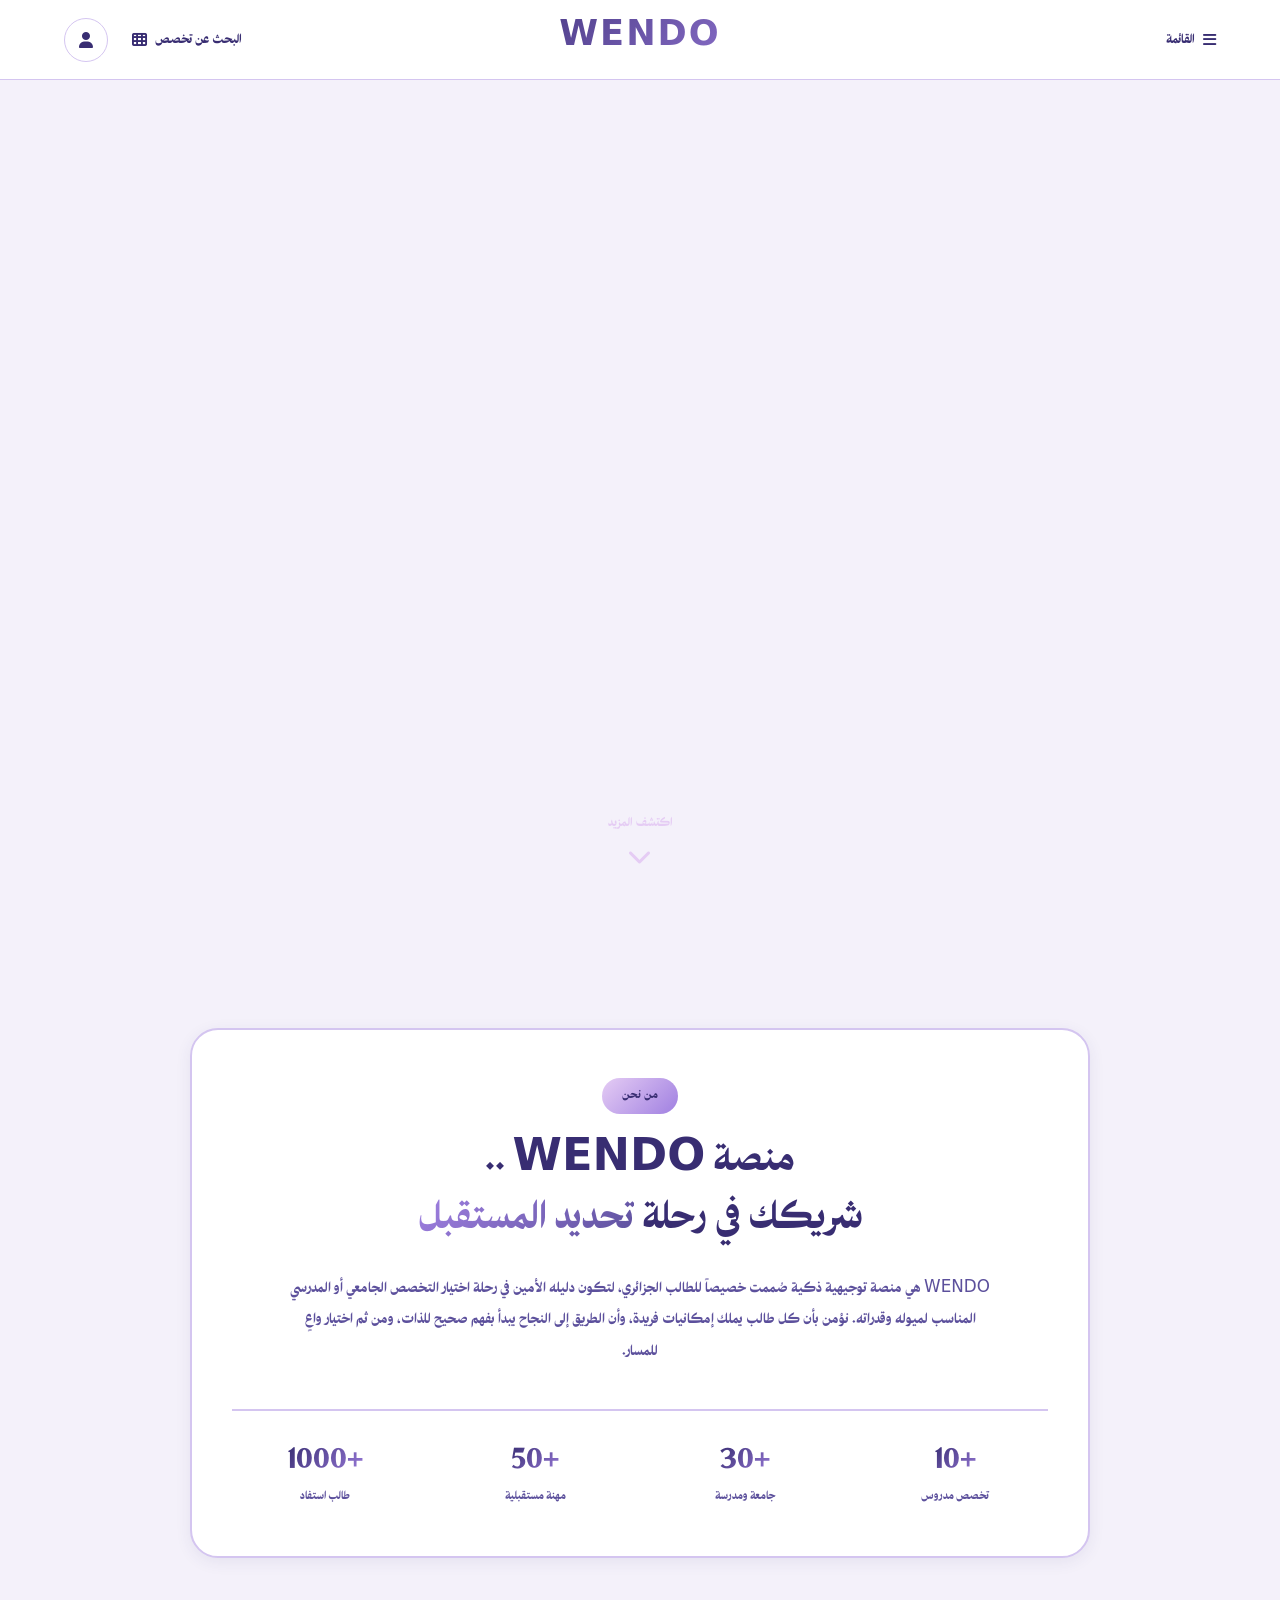
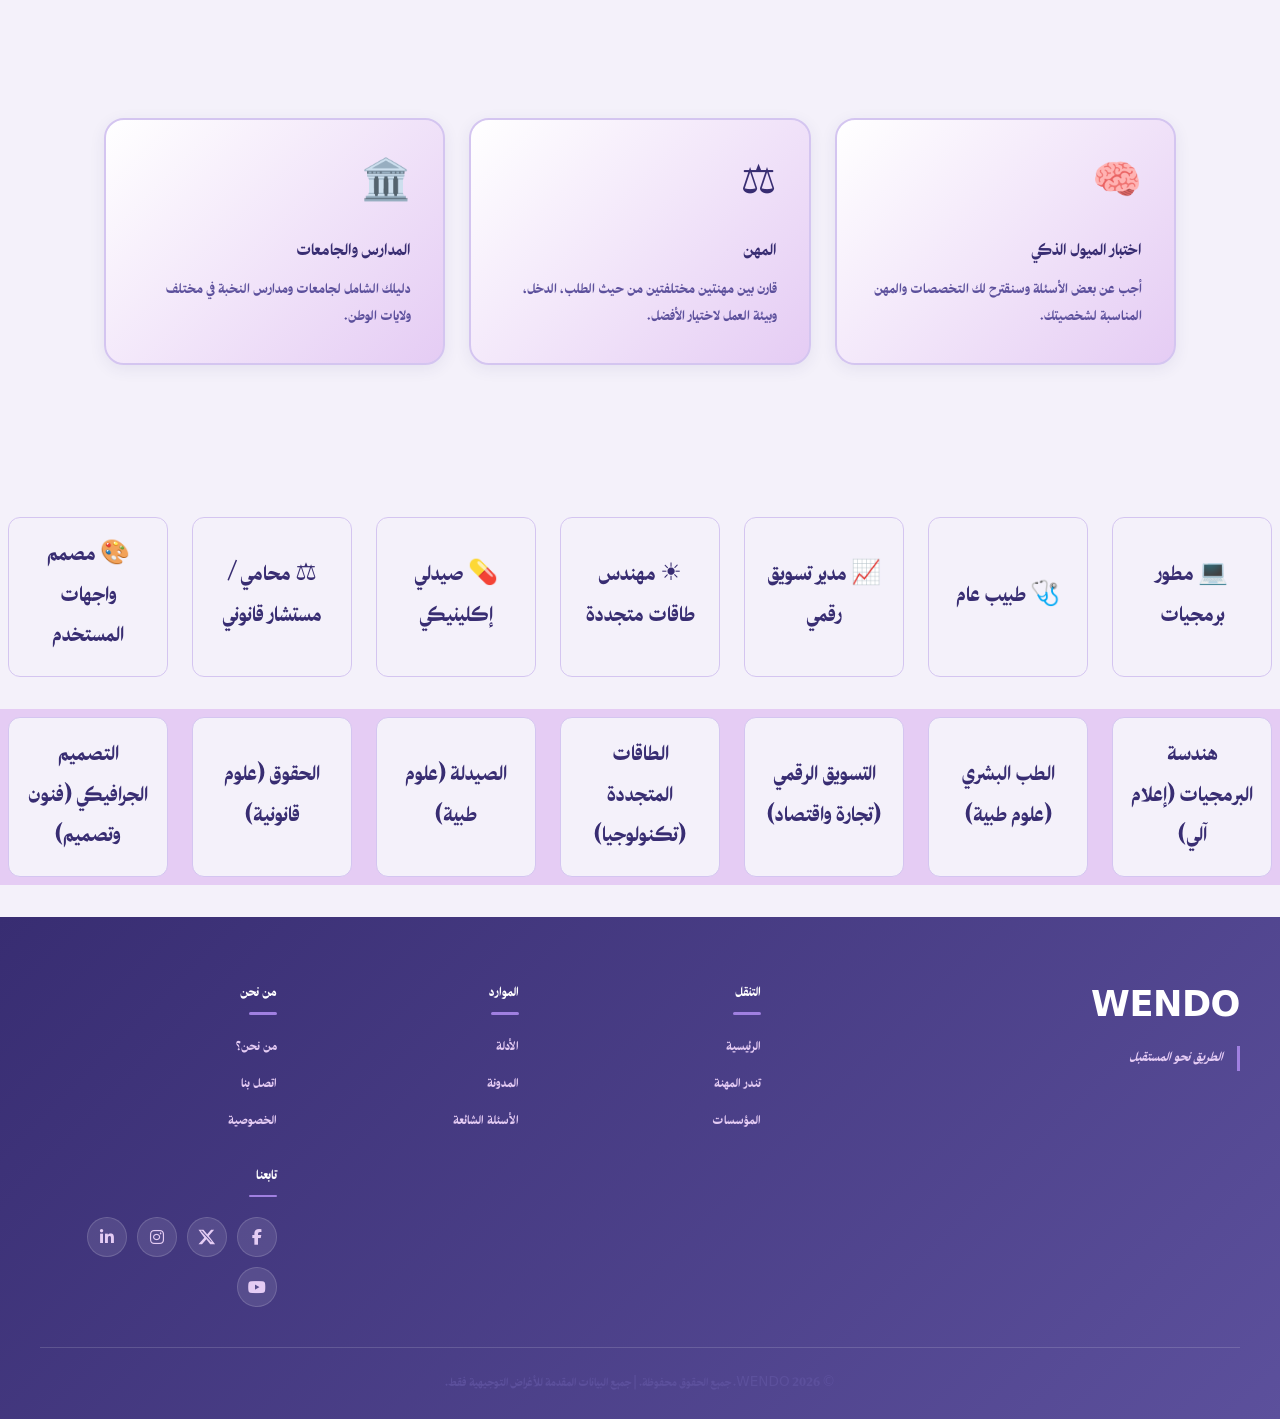
==== commit 8cc307b7: "Add files via upload" ====
--- a/index.html
+++ b/index.html
@@ -646,6 +646,44 @@
             .footer-feature-item .feature-content strong { font-size: 0.8rem; }
             .footer-feature-item .feature-content .feature-desc { font-size: 0.7rem; }
         }
+
+        /* --- إخفاء محتوى الهيرو بشكل افتراضي --- */
+        .hero {
+            opacity: 0;
+            transition: opacity 0.5s ease, transform 0.5s ease;
+            transform: translateY(10px);
+            pointer-events: none;
+        }
+
+        /* عند تمرير الماوس على الفيديو */
+        .hero-video-wrapper:hover .hero {
+            opacity: 1;
+            transform: translateY(0);
+            pointer-events: auto;
+        }
+
+        /* إظهار الـ scroll-indicator بشكل افتراضي وإخفائه عند hover */
+        .scroll-indicator {
+            opacity: 1;
+            transition: opacity 0.5s ease;
+        }
+
+        .hero-video-wrapper:hover .scroll-indicator {
+            opacity: 0;
+            pointer-events: none;
+        }
+
+        /* جعل الفيديو يأخذ خلفية داكنة عند hover لتوضيح النص */
+        .hero-video-wrapper:hover .video-overlay {
+            background: linear-gradient(to bottom, rgba(56, 45, 114, 0.4), rgba(56, 45, 114, 0.6));
+            transition: background 0.5s ease;
+        }
+
+        /* عند عدم التمرير - التدرج شفاف */
+        .video-overlay {
+            background: linear-gradient(to bottom, rgba(0, 0, 0, 0), rgba(0, 0, 0, 0));
+            transition: background 0.5s ease;
+        }
     </style>
 </head>
 <body>
@@ -675,7 +713,6 @@
             <button onclick="window.location.href='mhn.html'; app.toggleMobileMenu()">دليل المهن</button>
             <button onclick="app.startQuiz(); app.toggleMobileMenu()">اختبار الميول</button>
             <button id="nav-dashboard-btn" class="hidden" onclick="app.navigate('dashboard-view'); app.toggleMobileMenu()">مساحتي</button>
-            <button onclick="app.toggleTheme()">🌙 تبديل المظهر</button>
             <button id="menu-login-btn" onclick="app.openModal('login-modal'); app.toggleMobileMenu()">تسجيل الدخول</button>
             <button id="menu-logout-btn" class="hidden" onclick="app.logout(); app.toggleMobileMenu()">تسجيل الخروج</button>
         </div>
@@ -687,13 +724,11 @@
             <source src="vido.mp4" type="video/mp4">
         </video>
         <div class="video-overlay"></div>
-        <div class="hero">
+        <div class="hero" id="hero-content">
             <h1>اكتشف مستقبلك <span style="background: linear-gradient(135deg, #e5ccf4, #a080e1); -webkit-background-clip: text; -webkit-text-fill-color: transparent;">مع WENDO</span></h1>
             <p style="color: #e5ccf4;">المنصة الموجهة للطلاب في الجزائر لاكتشاف التخصصات، الجامعات، والمهن الأنسب لميولك.</p>
             <div class="hero-buttons">
-                <button class="primary-btn large" onclick="app.startQuiz()">ابدأ اختبار الميول الآن</button>
                 <button class="secondary-btn large" onclick="app.navigate('explorer-view')">تصفح التخصصات</button>
-                <button class="secondary-btn large" onclick="window.open('https://zirxis.github.io/ichchaghfi/', '_blank')">ايش شغفك</button>
             </div>
         </div>
         <div class="scroll-indicator" onclick="document.querySelector('.features-grid').scrollIntoView({behavior:'smooth'})">
@@ -703,20 +738,49 @@
     </div>
 
     <main class="app-container">
-
         <section id="landing-view" class="view-section active">
+            <!-- ====== من نحن ====== -->
+            <section id="about-us" class="about-section">
+                <div class="about-container scroll-animate">
+                    <div class="about-badge">من نحن</div>
+                    <h2 class="about-title">منصة WENDO ..<br>شريكك في رحلة <span class="highlight">تحديد المستقبل</span></h2>
+                    <p class="about-desc">
+                        WENDO هي منصة توجيهية ذكية صُممت خصيصاً للطالب الجزائري، لتكون دليله الأمين في رحلة اختيار التخصص الجامعي أو المدرسي المناسب لميوله وقدراته. 
+                        نؤمن بأن كل طالب يملك إمكانيات فريدة، وأن الطريق إلى النجاح يبدأ بفهم صحيح للذات، ومن ثم اختيار واعٍ للمسار.
+                    </p>
+                    <div class="about-stats">
+                        <div class="stat-item">
+                            <span class="stat-number">+10</span>
+                            <span class="stat-label">تخصص مدروس</span>
+                        </div>
+                        <div class="stat-item">
+                            <span class="stat-number">+30</span>
+                            <span class="stat-label">جامعة ومدرسة</span>
+                        </div>
+                        <div class="stat-item">
+                            <span class="stat-number">+50</span>
+                            <span class="stat-label">مهنة مستقبلية</span>
+                        </div>
+                        <div class="stat-item">
+                            <span class="stat-number">+1000</span>
+                            <span class="stat-label">طالب استفاد</span>
+                        </div>
+                    </div>
+                </div>
+            </section>
+
             <div class="features-grid">
-                <div class="feature-card interactive" onclick="app.startQuiz()" role="button" tabindex="0">
+                <div class="feature-card interactive scroll-animate" onclick="app.startQuiz()" role="button" tabindex="0">
                     <div class="icon" style="color: var(--text-primary);">🧠</div>
                     <h3>اختبار الميول الذكي</h3>
                     <p>أجب عن بعض الأسئلة وسنقترح لك التخصصات والمهن المناسبة لشخصيتك.</p>
                 </div>
-                <div class="feature-card interactive" onclick="window.location.href='mhn.html'" role="button" tabindex="0">
+                <div class="feature-card interactive scroll-animate" onclick="window.location.href='mhn.html'" role="button" tabindex="0">
                     <div class="icon" style="color: var(--text-primary);">⚖️</div>
                     <h3>المهن</h3>
                     <p>قارن بين مهنتين مختلفتين من حيث الطلب، الدخل، وبيئة العمل لاختيار الأفضل.</p>
                 </div>
-                <div class="feature-card interactive" onclick="app.navigate('explorer-view')" role="button" tabindex="0">
+                <div class="feature-card interactive scroll-animate" onclick="app.navigate('explorer-view')" role="button" tabindex="0">
                     <div class="icon" style="color: var(--text-primary);">🏛️</div>
                     <h3>المدارس والجامعات</h3>
                     <p>دليلك الشامل لجامعات ومدارس النخبة في مختلف ولايات الوطن.</p>
@@ -746,11 +810,11 @@
                 <h2>ماذا تريد استكشافه؟</h2>
             </div>
             <div class="explorer-grid">
-                <div class="explorer-card interactive" onclick="app.navigate('universities-view')" role="button" tabindex="0">
+                <div class="explorer-card interactive scroll-animate" onclick="app.navigate('universities-view')" role="button" tabindex="0">
                     <div class="icon" style="color: var(--text-primary);">🏛️</div>
                     <h3>الجامعات</h3>
                 </div>
-                <div class="explorer-card interactive" onclick="app.navigate('schools-view')" role="button" tabindex="0">
+                <div class="explorer-card interactive scroll-animate" onclick="app.navigate('schools-view')" role="button" tabindex="0">
                     <div class="icon" style="color: var(--text-primary);">🎓</div>
                     <h3>المدارس العليا</h3>
                 </div>
@@ -853,41 +917,12 @@
         </div>
     </div>
 
-    <footer class="footer">
+    <footer class="footer scroll-animate">
         <div class="footer-content">
             <div class="footer-brand">
                 <h2>WENDO</h2>
                 <p class="tagline">الطريق نحو المستقبل</p>
-                <div class="footer-features">
-                    <div class="footer-feature-item">
-                        <div class="feature-icon"><i class="fas fa-check-circle"></i></div>
-                        <div class="feature-content">
-                            <strong>موثوق ومُتحقق</strong>
-                            <span class="feature-desc">معلومات محدثة وموثوقة</span>
-                        </div>
-                    </div>
-                    <div class="footer-feature-item">
-                        <div class="feature-icon"><i class="fas fa-check-circle"></i></div>
-                        <div class="feature-content">
-                            <strong>بسيط وواضح</strong>
-                            <span class="feature-desc">رحلة سلسة وسهلة الفهم</span>
-                        </div>
-                    </div>
-                    <div class="footer-feature-item">
-                        <div class="feature-icon"><i class="fas fa-hand-holding-heart"></i></div>
-                        <div class="feature-content">
-                            <strong>مرافقة</strong>
-                            <span class="feature-desc">لست وحدك في مواجهة مستقبلك</span>
-                        </div>
-                    </div>
-                    <div class="footer-feature-item">
-                        <div class="feature-icon"><i class="fas fa-search"></i></div>
-                        <div class="feature-content">
-                            <strong>استكشاف</strong>
-                            <span class="feature-desc">اكتشف كل إمكانياتك</span>
-                        </div>
-                    </div>
-                </div>
+                
             </div>
 
             <div class="footer-col">
--- a/app.css
+++ b/app.css
@@ -392,8 +392,15 @@
     left: 0;
     width: 100%;
     height: 100%;
-    background: linear-gradient(to bottom, rgba(56, 45, 114, 0.5), rgba(56, 45, 114, 0.85));
     z-index: 1;
+    /* التدرج شفاف تماماً بشكل افتراضي */
+    background: linear-gradient(to bottom, rgba(0, 0, 0, 0), rgba(0, 0, 0, 0));
+    transition: background 0.5s ease;
+}
+
+/* عند تمرير الماوس: تغطية ضبابية خفيفة (تدرج شبه شفاف) */
+.hero-video-wrapper:hover .video-overlay {
+    background: linear-gradient(to bottom, rgba(56, 45, 114, 0.15), rgba(56, 45, 114, 0.3));
 }
 
 .hero {
@@ -1076,4 +1083,188 @@
 
 [data-theme="dark"] .features-grid .feature-card {
     background: linear-gradient(135deg, #2d2460, #231c44);
+}
+/* ====== من نحن ====== */
+.about-section {
+    padding: 4rem 0;
+    margin-bottom: 2rem;
+    position: relative;
+}
+
+.about-container {
+    max-width: 900px;
+    margin: 0 auto;
+    text-align: center;
+    padding: 3rem 2.5rem;
+    background: var(--surface-color);
+    border-radius: var(--radius-lg);
+    border: 2px solid var(--border-color);
+    box-shadow: var(--shadow-sm);
+    transition: var(--transition);
+}
+
+.about-container:hover {
+    box-shadow: var(--shadow-md);
+    border-color: var(--accent-light);
+}
+
+.about-badge {
+    display: inline-block;
+    padding: 0.4rem 1.2rem;
+    background: linear-gradient(135deg, var(--accent-light), var(--accent-purple));
+    color: var(--text-primary);
+    font-weight: 700;
+    font-size: 0.85rem;
+    border-radius: 30px;
+    letter-spacing: 0.5px;
+    margin-bottom: 1.2rem;
+}
+
+.about-title {
+    font-size: clamp(1.8rem, 4vw, 2.8rem);
+    font-weight: 800;
+    color: var(--text-primary);
+    line-height: 1.3;
+    margin-bottom: 1.5rem;
+}
+
+.about-title .highlight {
+    background: linear-gradient(135deg, var(--accent-purple), var(--accent-color));
+    -webkit-background-clip: text;
+    -webkit-text-fill-color: transparent;
+}
+
+.about-desc {
+    font-size: 1.05rem;
+    line-height: 1.9;
+    color: var(--text-secondary);
+    max-width: 700px;
+    margin: 0 auto 2.5rem;
+}
+
+.about-stats {
+    display: grid;
+    grid-template-columns: repeat(4, 1fr);
+    gap: 1.5rem;
+    padding-top: 2rem;
+    border-top: 2px solid var(--border-color);
+}
+
+.stat-item {
+    display: flex;
+    flex-direction: column;
+    align-items: center;
+}
+
+.stat-number {
+    font-size: 2rem;
+    font-weight: 800;
+    background: linear-gradient(135deg, var(--text-primary), var(--accent-purple));
+    -webkit-background-clip: text;
+    -webkit-text-fill-color: transparent;
+    line-height: 1.2;
+}
+
+.stat-label {
+    font-size: 0.85rem;
+    color: var(--text-secondary);
+    font-weight: 600;
+    margin-top: 0.2rem;
+}
+
+@media (max-width: 768px) {
+    .about-container {
+        padding: 2rem 1.5rem;
+        border-radius: var(--radius-md);
+    }
+    .about-stats {
+        grid-template-columns: repeat(2, 1fr);
+        gap: 1.2rem;
+    }
+    .stat-number {
+        font-size: 1.6rem;
+    }
+}
+
+@media (max-width: 480px) {
+    .about-section {
+        padding: 2rem 0;
+    }
+    .about-container {
+        padding: 1.5rem 1rem;
+    }
+    .about-title {
+        font-size: 1.5rem;
+    }
+    .about-desc {
+        font-size: 0.95rem;
+    }
+    .about-stats {
+        grid-template-columns: 1fr 1fr;
+        gap: 0.8rem;
+    }
+    .stat-number {
+        font-size: 1.4rem;
+    }
+    .stat-label {
+        font-size: 0.75rem;
+    }
+}
+
+/* ===== SCROLL ANIMATION ===== */
+.scroll-animate {
+    opacity: 0;
+    transform: translateY(40px);
+    transition: opacity 0.9s cubic-bezier(0.2, 0.9, 0.3, 1), 
+                transform 0.9s cubic-bezier(0.2, 0.9, 0.3, 1);
+}
+
+.scroll-animate.visible {
+    opacity: 1;
+    transform: translateY(0);
+}
+
+/* تأخيرات اختيارية */
+.scroll-animate:nth-child(1) { transition-delay: 0.05s; }
+.scroll-animate:nth-child(2) { transition-delay: 0.10s; }
+.scroll-animate:nth-child(3) { transition-delay: 0.15s; }
+.scroll-animate:nth-child(4) { transition-delay: 0.20s; }
+.scroll-animate:nth-child(5) { transition-delay: 0.25s; }
+
+/* --- إخفاء محتوى الهيرو بشكل افتراضي --- */
+.hero {
+    opacity: 0;
+    transition: opacity 0.5s ease, transform 0.5s ease;
+    transform: translateY(10px);
+    pointer-events: none;
+}
+
+/* عند تمرير الماوس على الفيديو */
+.hero-video-wrapper:hover .hero {
+    opacity: 1;
+    transform: translateY(0);
+    pointer-events: auto;
+}
+
+/* إظهار الـ scroll-indicator بشكل افتراضي وإخفائه عند hover */
+.scroll-indicator {
+    opacity: 1;
+    transition: opacity 0.5s ease;
+}
+
+.hero-video-wrapper:hover .scroll-indicator {
+    opacity: 0;
+    pointer-events: none;
+}
+
+/* جعل الفيديو يأخذ خلفية داكنة عند hover لتوضيح النص */
+.hero-video-wrapper:hover .video-overlay {
+    background: linear-gradient(to bottom, rgba(56, 45, 114, 0.4), rgba(56, 45, 114, 0.6));
+    transition: background 0.5s ease;
+}
+
+/* عند عدم التمرير - التدرج شفاف */
+.video-overlay {
+    background: linear-gradient(to bottom, rgba(0, 0, 0, 0), rgba(0, 0, 0, 0));
+    transition: background 0.5s ease;
 }
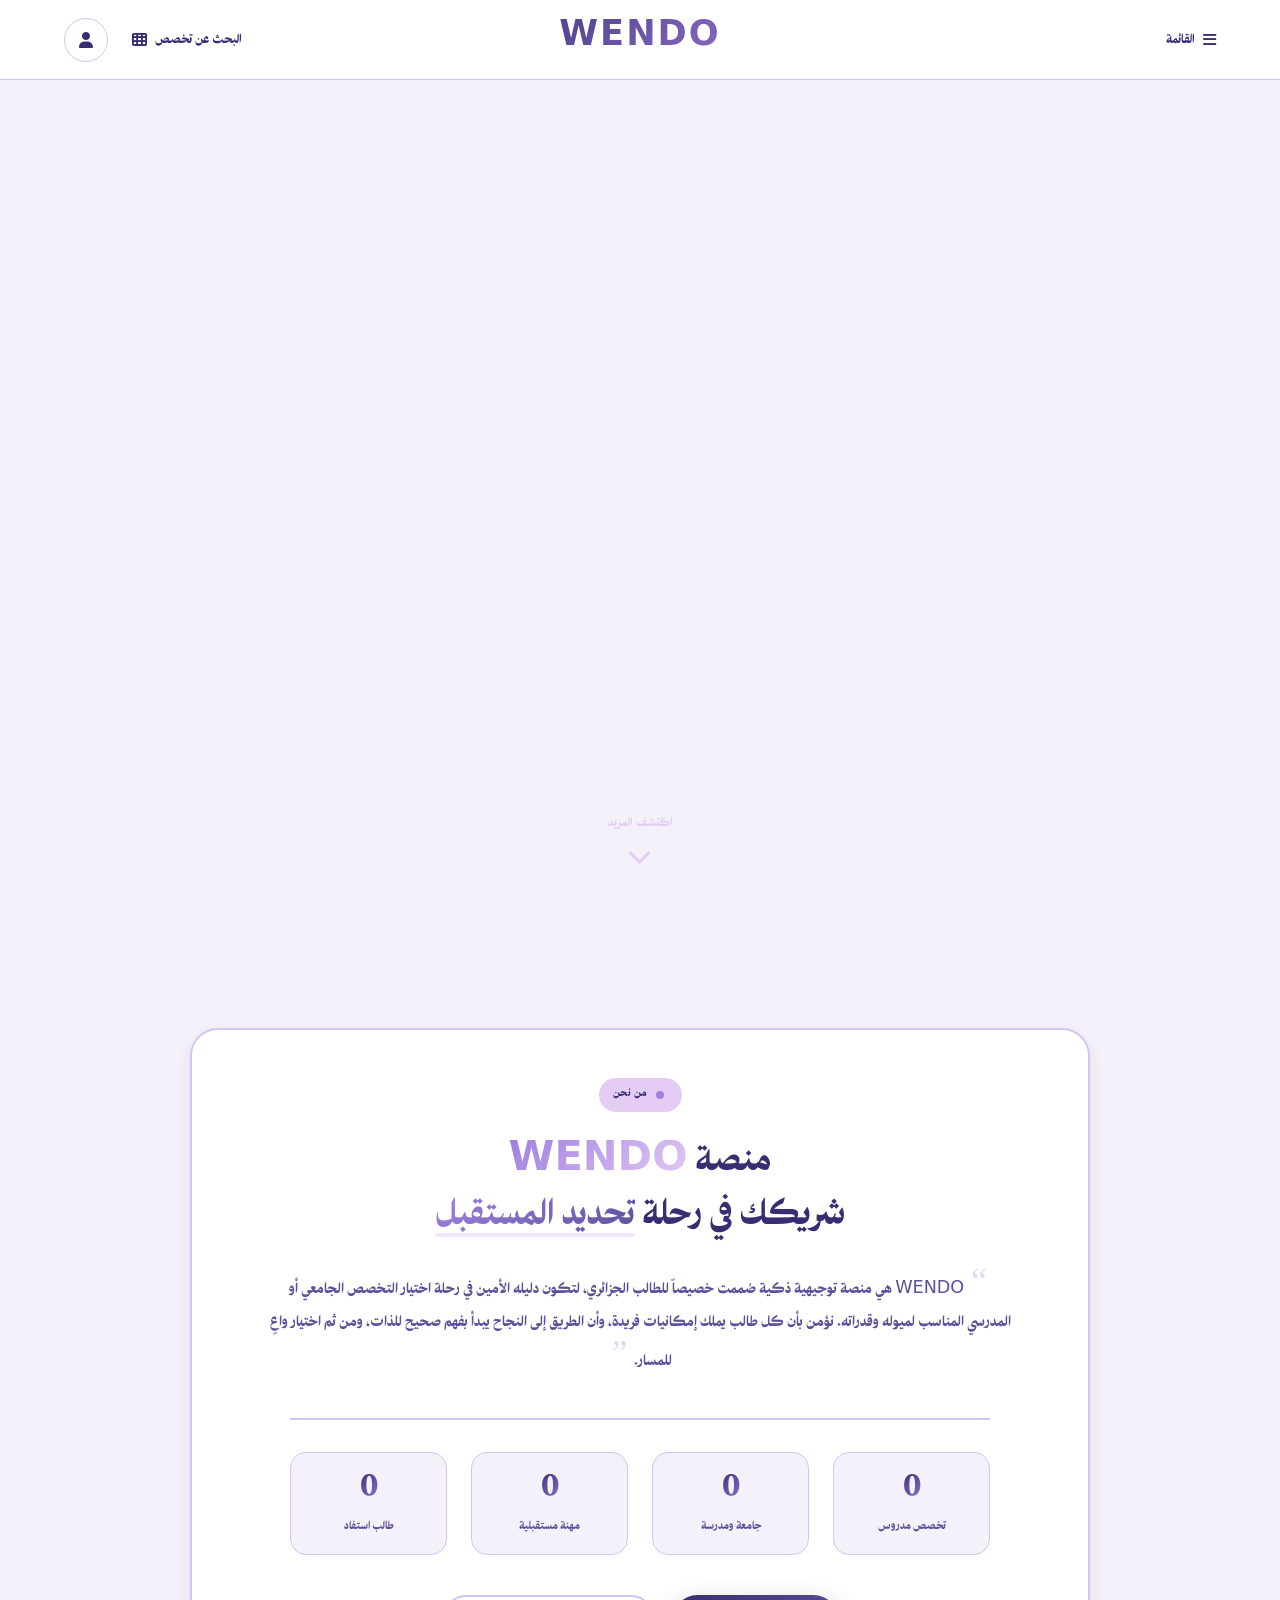
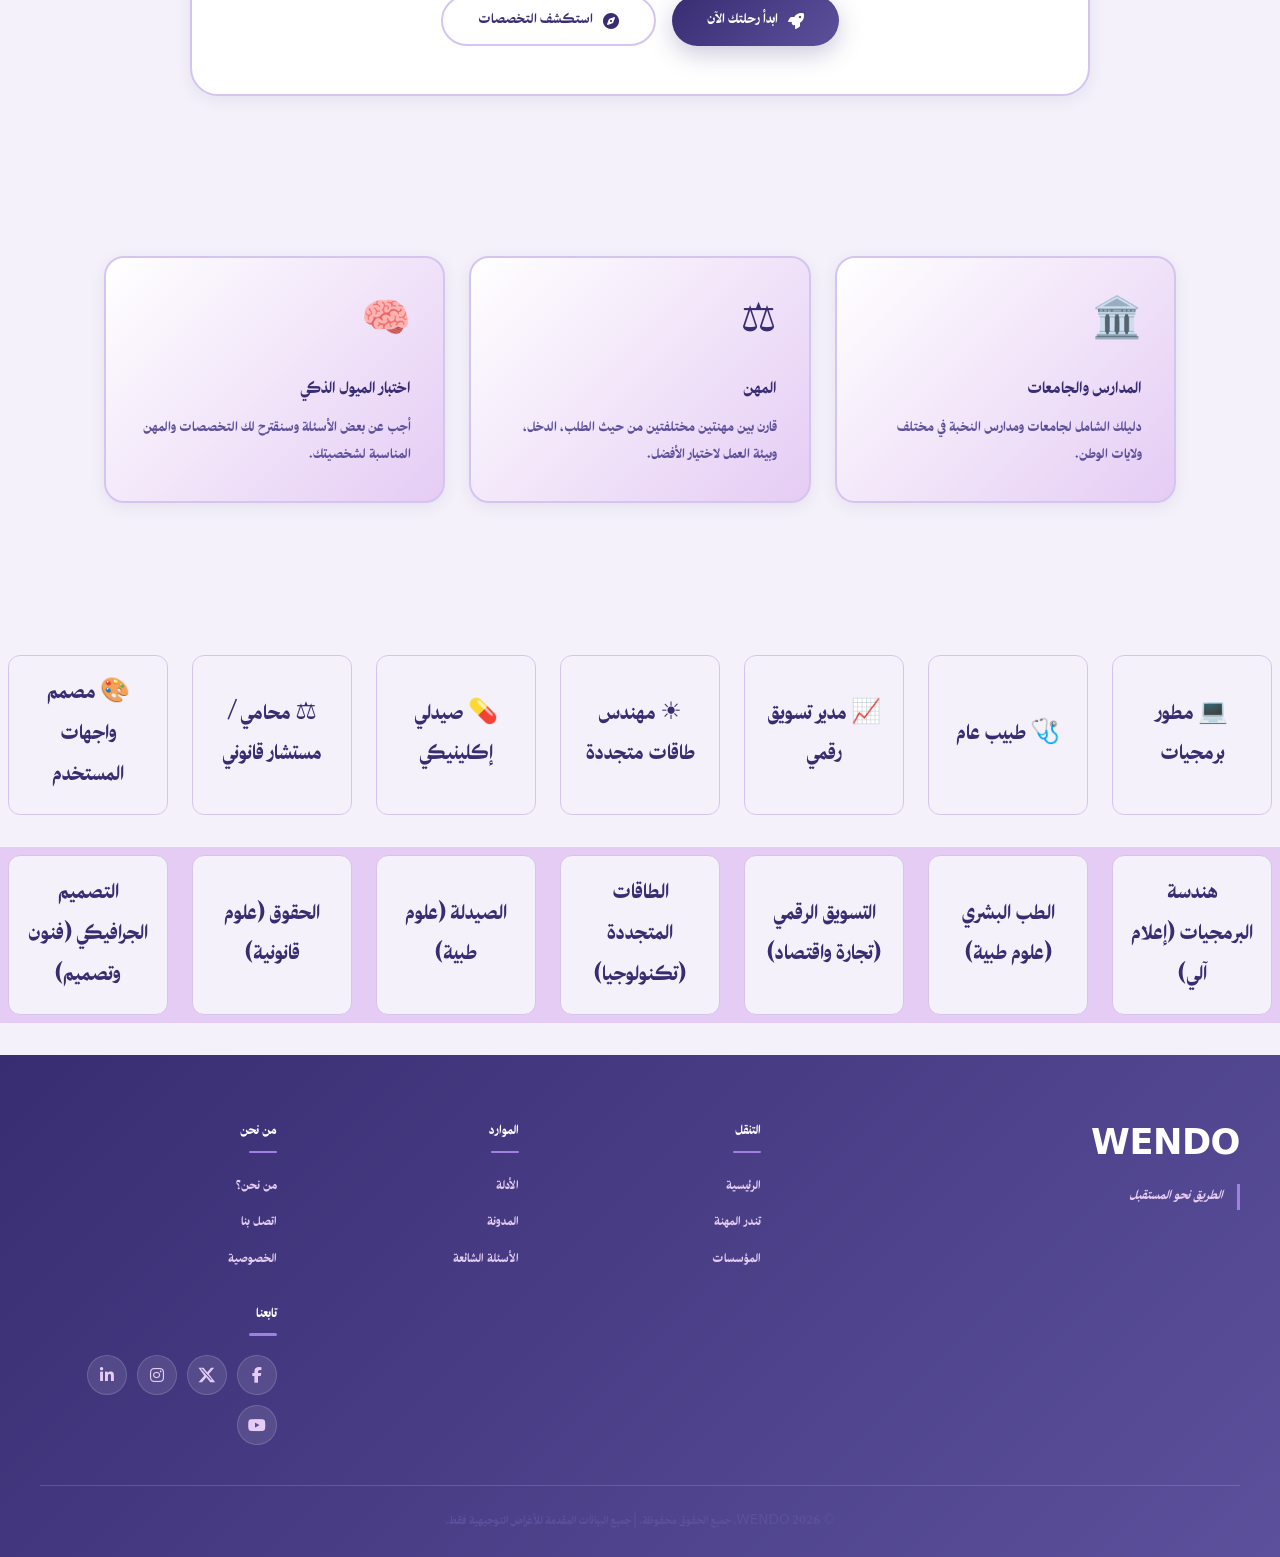
==== commit a121c8b9: "Add files via upload" ====
--- a/index.html
+++ b/index.html
@@ -697,7 +697,7 @@
         </div>
         <div class="nav-brand" onclick="app.navigate('landing-view')" role="button" tabindex="0">WENDO</div>
         <div class="nav-right">
-            <button class="program-finder" onclick="app.navigate('explorer-view')">
+            <button class="program-finder" onclick="window.location.href='sp.html'">
                 <span>البحث عن تخصص</span>
                 <i class="fas fa-th"></i>
             </button>
@@ -709,7 +709,7 @@
         <button class="close-btn" onclick="app.toggleMobileMenu()">×</button>
         <div class="mobile-links">
             <button onclick="app.navigate('landing-view'); app.toggleMobileMenu()">🏠 الرئيسية</button>
-            <button onclick="app.navigate('explorer-view'); app.toggleMobileMenu()">الجامعات والمدارس</button>
+            <button onclick="window.location.href='sp.html'; app.toggleMobileMenu()">الجامعات والمدارس</button>
             <button onclick="window.location.href='mhn.html'; app.toggleMobileMenu()">دليل المهن</button>
             <button onclick="app.startQuiz(); app.toggleMobileMenu()">اختبار الميول</button>
             <button id="nav-dashboard-btn" class="hidden" onclick="app.navigate('dashboard-view'); app.toggleMobileMenu()">مساحتي</button>
@@ -740,50 +740,76 @@
     <main class="app-container">
         <section id="landing-view" class="view-section active">
             <!-- ====== من نحن ====== -->
-            <section id="about-us" class="about-section">
-                <div class="about-container scroll-animate">
-                    <div class="about-badge">من نحن</div>
-                    <h2 class="about-title">منصة WENDO ..<br>شريكك في رحلة <span class="highlight">تحديد المستقبل</span></h2>
-                    <p class="about-desc">
-                        WENDO هي منصة توجيهية ذكية صُممت خصيصاً للطالب الجزائري، لتكون دليله الأمين في رحلة اختيار التخصص الجامعي أو المدرسي المناسب لميوله وقدراته. 
-                        نؤمن بأن كل طالب يملك إمكانيات فريدة، وأن الطريق إلى النجاح يبدأ بفهم صحيح للذات، ومن ثم اختيار واعٍ للمسار.
-                    </p>
-                    <div class="about-stats">
-                        <div class="stat-item">
-                            <span class="stat-number">+10</span>
-                            <span class="stat-label">تخصص مدروس</span>
-                        </div>
-                        <div class="stat-item">
-                            <span class="stat-number">+30</span>
-                            <span class="stat-label">جامعة ومدرسة</span>
-                        </div>
-                        <div class="stat-item">
-                            <span class="stat-number">+50</span>
-                            <span class="stat-label">مهنة مستقبلية</span>
-                        </div>
-                        <div class="stat-item">
-                            <span class="stat-number">+1000</span>
-                            <span class="stat-label">طالب استفاد</span>
-                        </div>
-                    </div>
-                </div>
-            </section>
+<section id="about-us" class="about-section">
+    <div class="about-container scroll-animate">
+        <!-- شارة صغيرة -->
+        <div class="about-badge">
+            <span class="badge-dot"></span>
+            من نحن
+        </div>
+
+        <!-- العنوان الرئيسي -->
+        <h2 class="about-title">
+            منصة <span class="highlight-gradient">WENDO</span>
+            <br>شريكك في رحلة <span class="highlight">تحديد المستقبل</span>
+        </h2>
+
+        <!-- الوصف -->
+        <p class="about-desc">
+            <span class="quote-mark">“</span>
+            WENDO هي منصة توجيهية ذكية صُممت خصيصاً للطالب الجزائري، لتكون دليله الأمين في رحلة اختيار التخصص الجامعي أو المدرسي المناسب لميوله وقدراته. 
+            نؤمن بأن كل طالب يملك إمكانيات فريدة، وأن الطريق إلى النجاح يبدأ بفهم صحيح للذات، ومن ثم اختيار واعٍ للمسار.
+            <span class="quote-mark">”</span>
+        </p>
+
+        <!-- إحصائيات -->
+        <div class="about-stats">
+            <div class="stat-item">
+                <span class="stat-number" data-count="12">0</span>
+                <span class="stat-label">تخصص مدروس</span>
+            </div>
+            <div class="stat-item">
+                <span class="stat-number" data-count="35">0</span>
+                <span class="stat-label">جامعة ومدرسة</span>
+            </div>
+            <div class="stat-item">
+                <span class="stat-number" data-count="50">0</span>
+                <span class="stat-label">مهنة مستقبلية</span>
+            </div>
+            <div class="stat-item">
+                <span class="stat-number" data-count="1200">0</span>
+                <span class="stat-label">طالب استفاد</span>
+            </div>
+        </div>
+
+        <!-- زر دعوة للتفاعل -->
+        <div class="about-cta">
+            <button class="about-btn primary" onclick="app.startQuiz()">
+                <i class="fas fa-rocket"></i> ابدأ رحلتك الآن
+            </button>
+            <button class="about-btn secondary" onclick="window.location.href='sp.html'">
+                <i class="fas fa-compass"></i> استكشف التخصصات
+            </button>
+        </div>
+    </div>
+</section>
 
             <div class="features-grid">
-                <div class="feature-card interactive scroll-animate" onclick="app.startQuiz()" role="button" tabindex="0">
-                    <div class="icon" style="color: var(--text-primary);">🧠</div>
-                    <h3>اختبار الميول الذكي</h3>
-                    <p>أجب عن بعض الأسئلة وسنقترح لك التخصصات والمهن المناسبة لشخصيتك.</p>
+                <div class="feature-card interactive scroll-animate" onclick="window.location.href='sp.html'" role="button" tabindex="0">
+                    <div class="icon" style="color: var(--text-primary);">🏛️</div>
+                    <h3>المدارس والجامعات</h3>
+                    <p>دليلك الشامل لجامعات ومدارس النخبة في مختلف ولايات الوطن.</p>
                 </div>
                 <div class="feature-card interactive scroll-animate" onclick="window.location.href='mhn.html'" role="button" tabindex="0">
                     <div class="icon" style="color: var(--text-primary);">⚖️</div>
                     <h3>المهن</h3>
                     <p>قارن بين مهنتين مختلفتين من حيث الطلب، الدخل، وبيئة العمل لاختيار الأفضل.</p>
                 </div>
-                <div class="feature-card interactive scroll-animate" onclick="app.navigate('explorer-view')" role="button" tabindex="0">
-                    <div class="icon" style="color: var(--text-primary);">🏛️</div>
-                    <h3>المدارس والجامعات</h3>
-                    <p>دليلك الشامل لجامعات ومدارس النخبة في مختلف ولايات الوطن.</p>
+                
+				<div class="feature-card interactive scroll-animate" onclick="app.startQuiz()" role="button" tabindex="0">
+                    <div class="icon" style="color: var(--text-primary);">🧠</div>
+                    <h3>اختبار الميول الذكي</h3>
+                    <p>أجب عن بعض الأسئلة وسنقترح لك التخصصات والمهن المناسبة لشخصيتك.</p>
                 </div>
             </div>
         </section>
--- a/app.css
+++ b/app.css
@@ -1267,4 +1267,166 @@
 .video-overlay {
     background: linear-gradient(to bottom, rgba(0, 0, 0, 0), rgba(0, 0, 0, 0));
     transition: background 0.5s ease;
+}
+/* شارة من نحن */
+.about-badge {
+    display: inline-flex;
+    align-items: center;
+    gap: 8px;
+    background: var(--accent-light);
+    color: var(--text-primary);
+    padding: 6px 18px 6px 14px;
+    border-radius: 30px;
+    font-size: 0.8rem;
+    font-weight: 700;
+    letter-spacing: 0.5px;
+    margin-bottom: 1.5rem;
+}
+
+.badge-dot {
+    width: 8px;
+    height: 8px;
+    background: var(--accent-purple);
+    border-radius: 50%;
+    display: inline-block;
+    animation: pulse-dot 1.8s infinite;
+}
+
+@keyframes pulse-dot {
+    0%, 100% { opacity: 1; transform: scale(1); }
+    50% { opacity: 0.4; transform: scale(0.7); }
+}
+
+/* العنوان */
+.about-title {
+    font-size: 2.6rem;
+    font-weight: 800;
+    line-height: 1.3;
+    color: var(--text-primary);
+    margin-bottom: 1.5rem;
+}
+
+.highlight-gradient {
+    background: linear-gradient(135deg, #a080e1, #e5ccf4);
+    -webkit-background-clip: text;
+    -webkit-text-fill-color: transparent;
+    background-clip: text;
+}
+
+.highlight {
+    color: var(--accent-purple);
+    position: relative;
+}
+.highlight::after {
+    content: '';
+    position: absolute;
+    bottom: 2px;
+    right: 0;
+    width: 100%;
+    height: 4px;
+    background: var(--accent-light);
+    border-radius: 2px;
+    opacity: 0.5;
+}
+
+/* الوصف */
+.about-desc {
+    font-size: 1.1rem;
+    line-height: 1.9;
+    color: var(--text-secondary);
+    max-width: 780px;
+    margin: 0 auto 2.5rem;
+    position: relative;
+    padding: 0 1rem;
+}
+
+.quote-mark {
+    font-size: 2.2rem;
+    color: var(--accent-purple);
+    opacity: 0.3;
+    font-family: serif;
+    display: inline-block;
+    line-height: 0.8;
+    margin: 0 4px;
+}
+
+/* الأزرار */
+.about-cta {
+    display: flex;
+    flex-wrap: wrap;
+    justify-content: center;
+    gap: 1rem;
+    margin-top: 2.5rem;
+}
+
+.about-btn {
+    display: inline-flex;
+    align-items: center;
+    gap: 10px;
+    padding: 0.9rem 2.2rem;
+    border-radius: 40px;
+    font-weight: 700;
+    font-size: 1rem;
+    border: none;
+    cursor: pointer;
+    transition: all 0.3s ease;
+    text-decoration: none;
+}
+
+.about-btn.primary {
+    background: linear-gradient(135deg, var(--text-primary), var(--accent-color));
+    color: #fff;
+    box-shadow: 0 8px 24px rgba(56, 45, 114, 0.25);
+}
+.about-btn.primary:hover {
+    transform: translateY(-3px);
+    box-shadow: 0 12px 32px rgba(56, 45, 114, 0.35);
+}
+
+.about-btn.secondary {
+    background: transparent;
+    color: var(--text-primary);
+    border: 2px solid var(--border-color);
+}
+.about-btn.secondary:hover {
+    background: var(--bg-color);
+    border-color: var(--accent-purple);
+    transform: translateY(-3px);
+}
+
+/* تنسيق الإحصائيات */
+.about-stats {
+    display: grid;
+    grid-template-columns: repeat(4, 1fr);
+    gap: 1.5rem;
+    max-width: 700px;
+    margin: 0 auto 2rem;
+}
+
+.stat-item {
+    text-align: center;
+    padding: 1rem 0.5rem;
+    border-radius: 16px;
+    background: var(--bg-color);
+    border: 1px solid var(--border-color);
+    transition: all 0.3s ease;
+}
+.stat-item:hover {
+    transform: translateY(-4px);
+    box-shadow: var(--shadow-md);
+    border-color: var(--accent-light);
+}
+
+.stat-number {
+    display: block;
+    font-size: 2.2rem;
+    font-weight: 800;
+    color: var(--text-primary);
+    line-height: 1.2;
+}
+
+.stat-label {
+    font-size: 0.85rem;
+    color: var(--text-secondary);
+    font-weight: 600;
 }
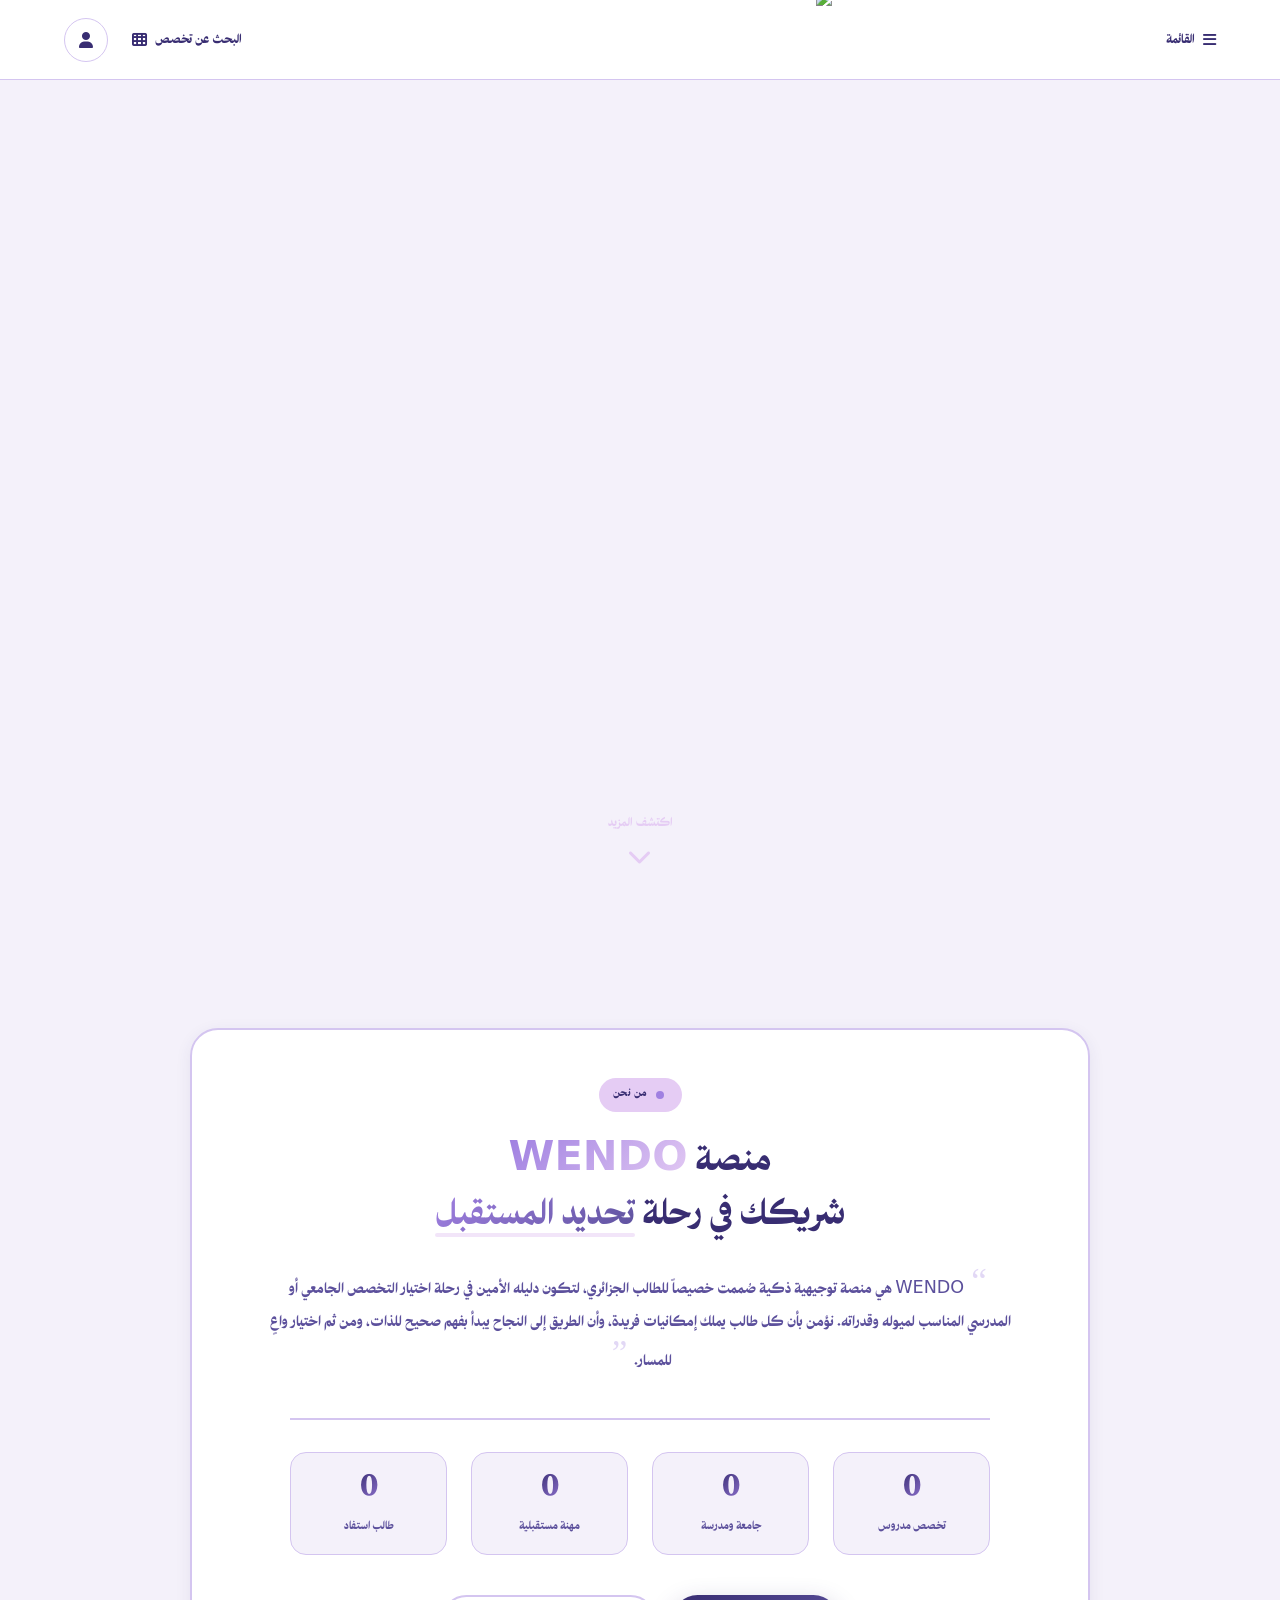
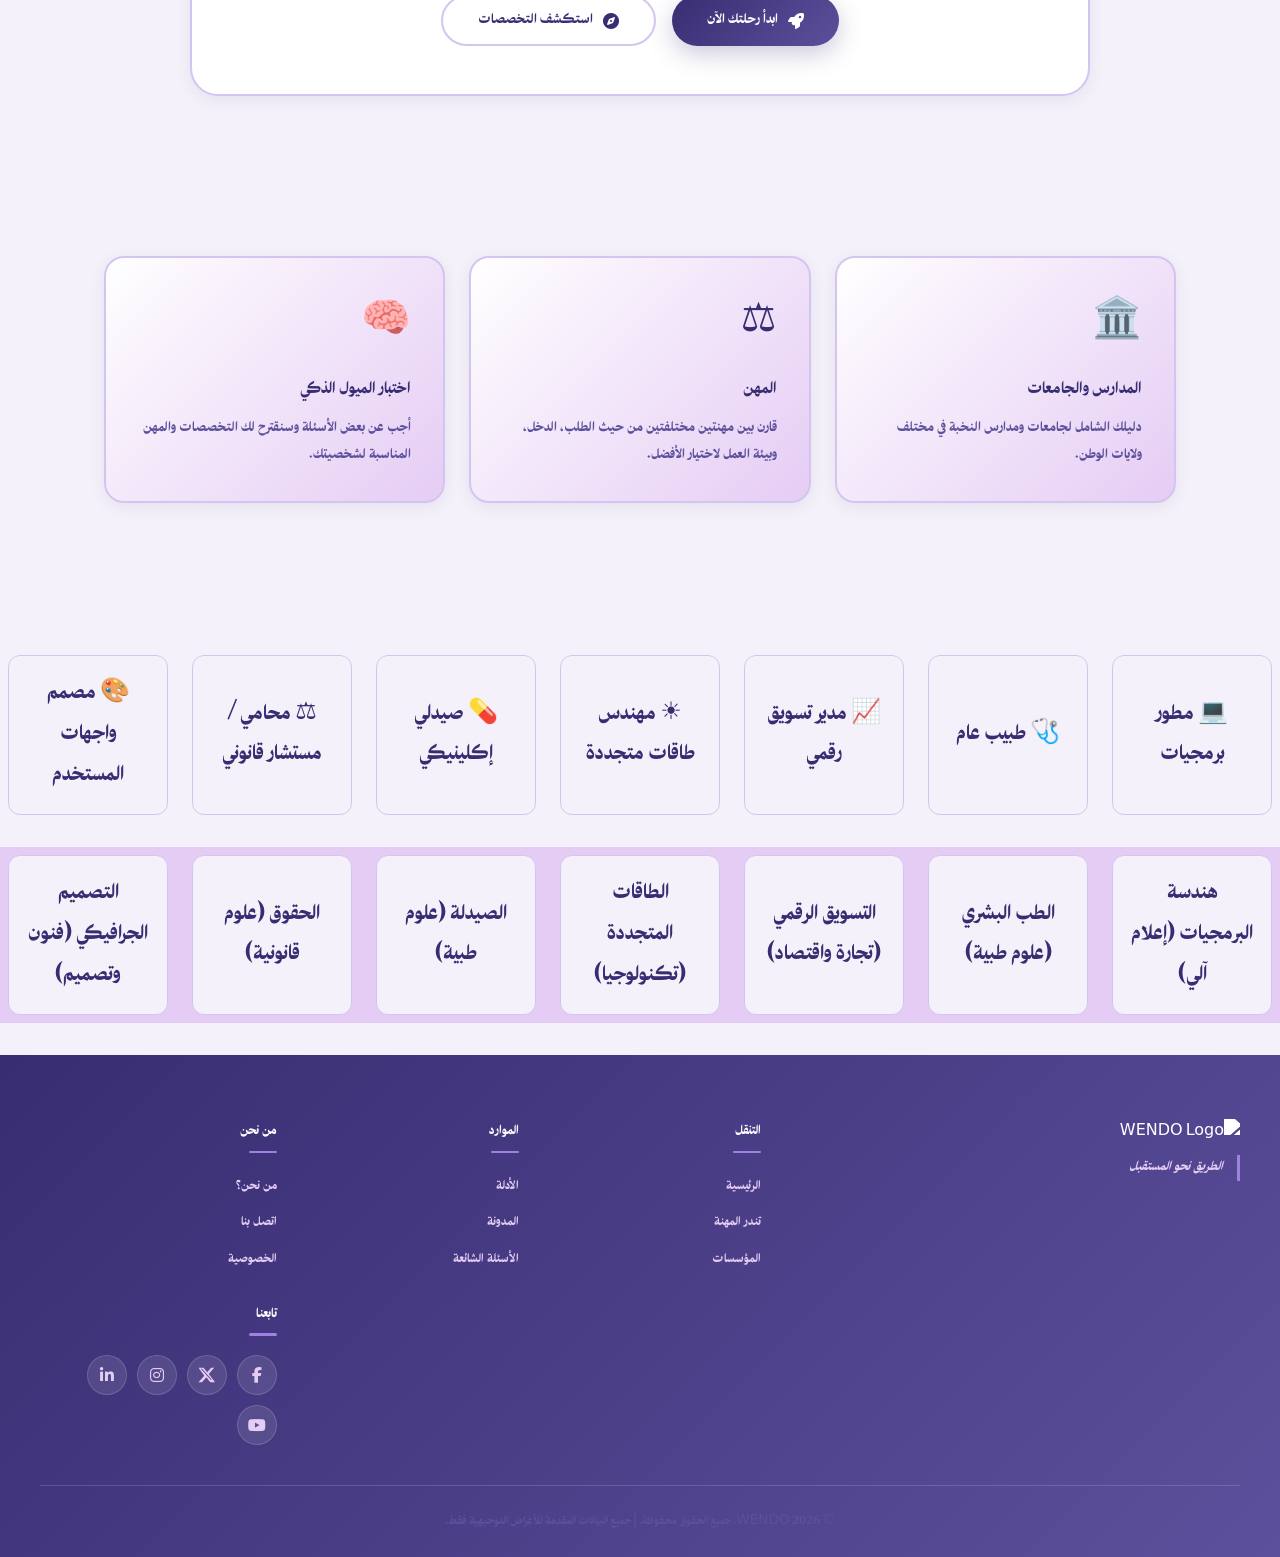
==== commit 8d39c1c5: "Add files via upload" ====
--- a/index.html
+++ b/index.html
@@ -457,6 +457,14 @@
             color: #fff;
             letter-spacing: -0.5px;
         }
+        
+        /* --- تنسيق شعار WENDO في الفوتر --- */
+        .footer .footer-brand .logo-img {
+            height: 68px;
+            width: auto;
+            margin-bottom: 0.5rem;
+            filter: brightness(0) invert(1); /* ليتناسب مع خلفية الفوتر الداكنة */
+        }
 
         .footer .footer-brand .tagline {
             font-size: 0.95rem;
@@ -684,6 +692,18 @@
             background: linear-gradient(to bottom, rgba(0, 0, 0, 0), rgba(0, 0, 0, 0));
             transition: background 0.5s ease;
         }
+        
+        /* --- تنسيق شعار WENDO في شريط التنقل --- */
+        .navbar .nav-brand .logo-img {
+            height: 100px;
+            width: auto;
+            display: block;
+        }
+        .navbar .nav-brand {
+            display: flex;
+            align-items: center;
+            font-size: 0; /* لإخفاء النص الاحتياطي */
+        }
     </style>
 </head>
 <body>
@@ -695,7 +715,9 @@
                 <span>القائمة</span>
             </button>
         </div>
-        <div class="nav-brand" onclick="app.navigate('landing-view')" role="button" tabindex="0">WENDO</div>
+        <div class="nav-brand" onclick="app.navigate('landing-view')" role="button" tabindex="2">
+            <img src="https://i.ibb.co/7J5wCR3s/Artboard-7-copy-2-2x.png" alt="WENDO Logo" class="logo-img">
+        </div>
         <div class="nav-right">
             <button class="program-finder" onclick="window.location.href='sp.html'">
                 <span>البحث عن تخصص</span>
@@ -711,6 +733,7 @@
             <button onclick="app.navigate('landing-view'); app.toggleMobileMenu()">🏠 الرئيسية</button>
             <button onclick="window.location.href='sp.html'; app.toggleMobileMenu()">الجامعات والمدارس</button>
             <button onclick="window.location.href='mhn.html'; app.toggleMobileMenu()">دليل المهن</button>
+			<button onclick="window.location.href='nd.html'; app.toggleMobileMenu()">دليل النظام الجامعي</button>
             <button onclick="app.startQuiz(); app.toggleMobileMenu()">اختبار الميول</button>
             <button id="nav-dashboard-btn" class="hidden" onclick="app.navigate('dashboard-view'); app.toggleMobileMenu()">مساحتي</button>
             <button id="menu-login-btn" onclick="app.openModal('login-modal'); app.toggleMobileMenu()">تسجيل الدخول</button>
@@ -728,7 +751,7 @@
             <h1>اكتشف مستقبلك <span style="background: linear-gradient(135deg, #e5ccf4, #a080e1); -webkit-background-clip: text; -webkit-text-fill-color: transparent;">مع WENDO</span></h1>
             <p style="color: #e5ccf4;">المنصة الموجهة للطلاب في الجزائر لاكتشاف التخصصات، الجامعات، والمهن الأنسب لميولك.</p>
             <div class="hero-buttons">
-                <button class="secondary-btn large" onclick="app.navigate('explorer-view')">تصفح التخصصات</button>
+                <button class="secondary-btn large" onclick="window.location.href='sp.html'">تصفح التخصصات</button>
             </div>
         </div>
         <div class="scroll-indicator" onclick="document.querySelector('.features-grid').scrollIntoView({behavior:'smooth'})">
@@ -946,7 +969,7 @@
     <footer class="footer scroll-animate">
         <div class="footer-content">
             <div class="footer-brand">
-                <h2>WENDO</h2>
+                <img src="https://i.ibb.co/7J5wCR3s/Artboard-7-copy-2-2x.png" alt="WENDO Logo" class="logo-img">
                 <p class="tagline">الطريق نحو المستقبل</p>
                 
             </div>
